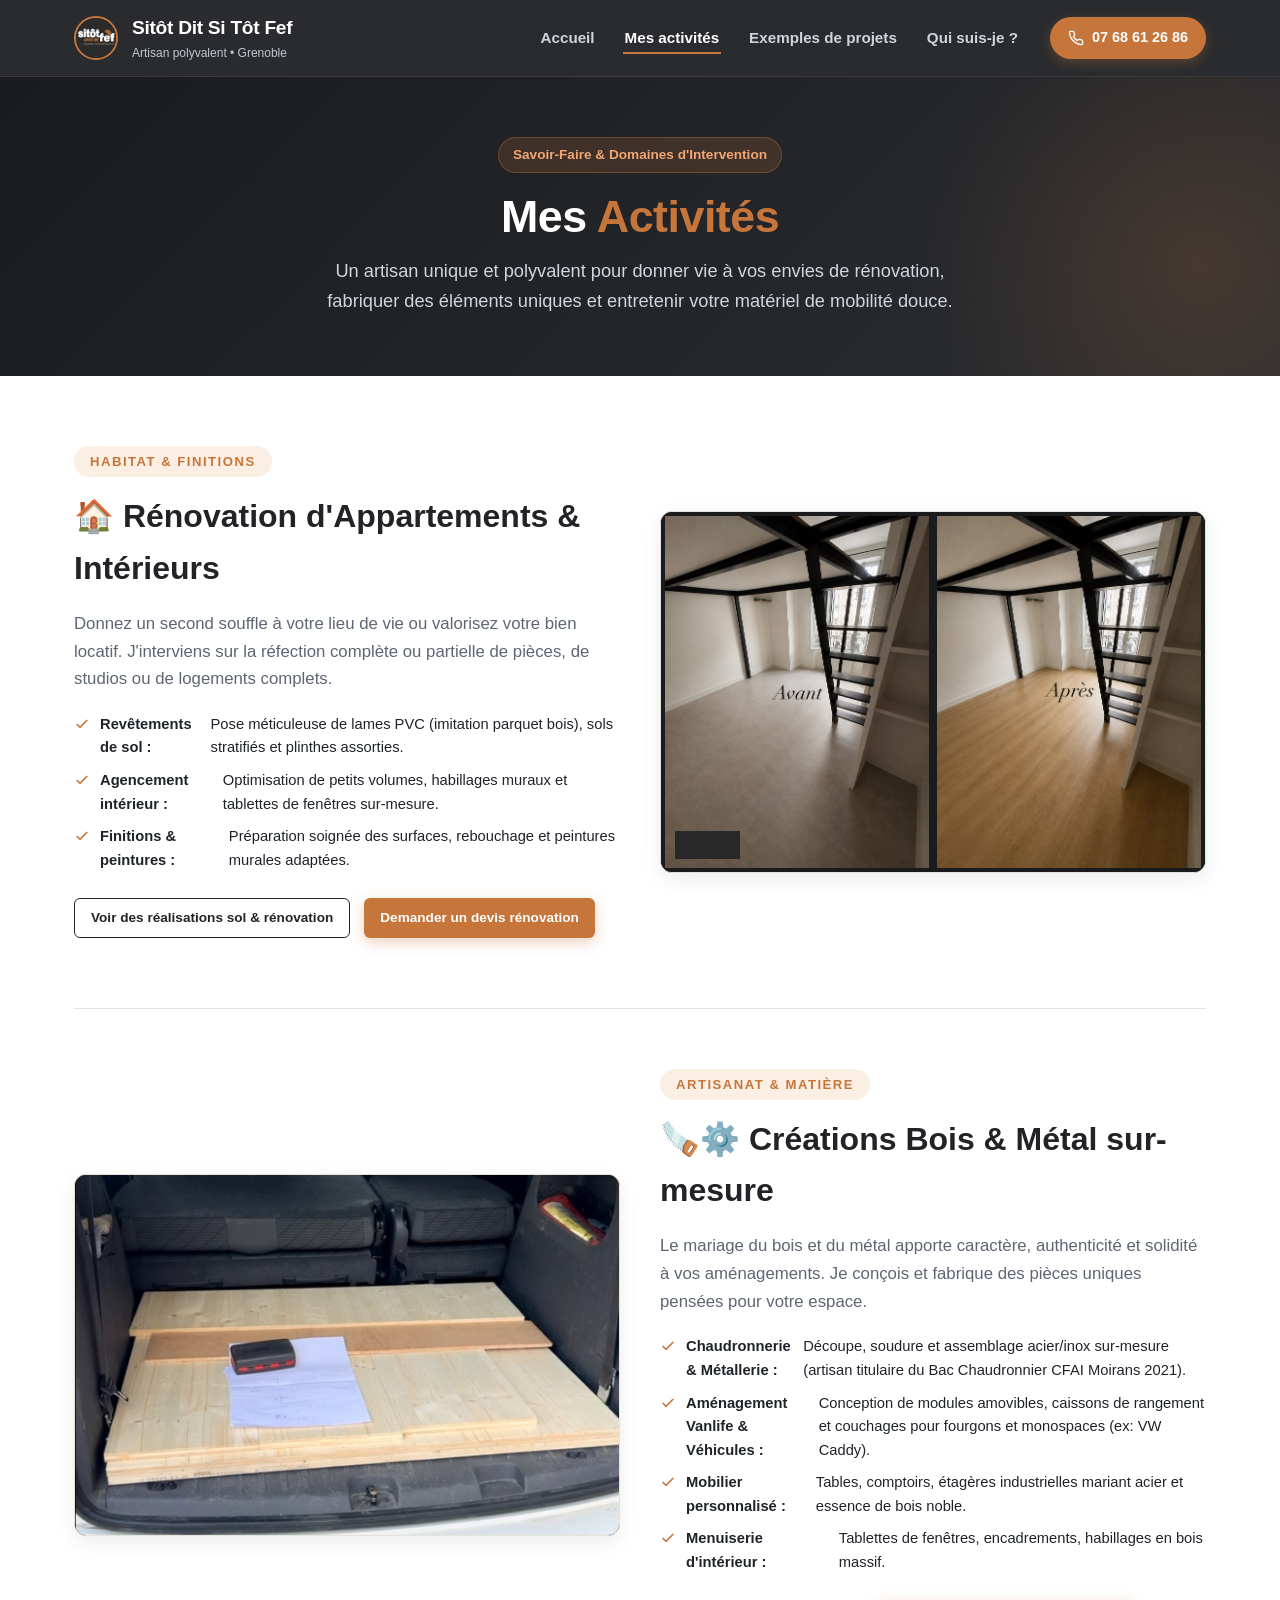
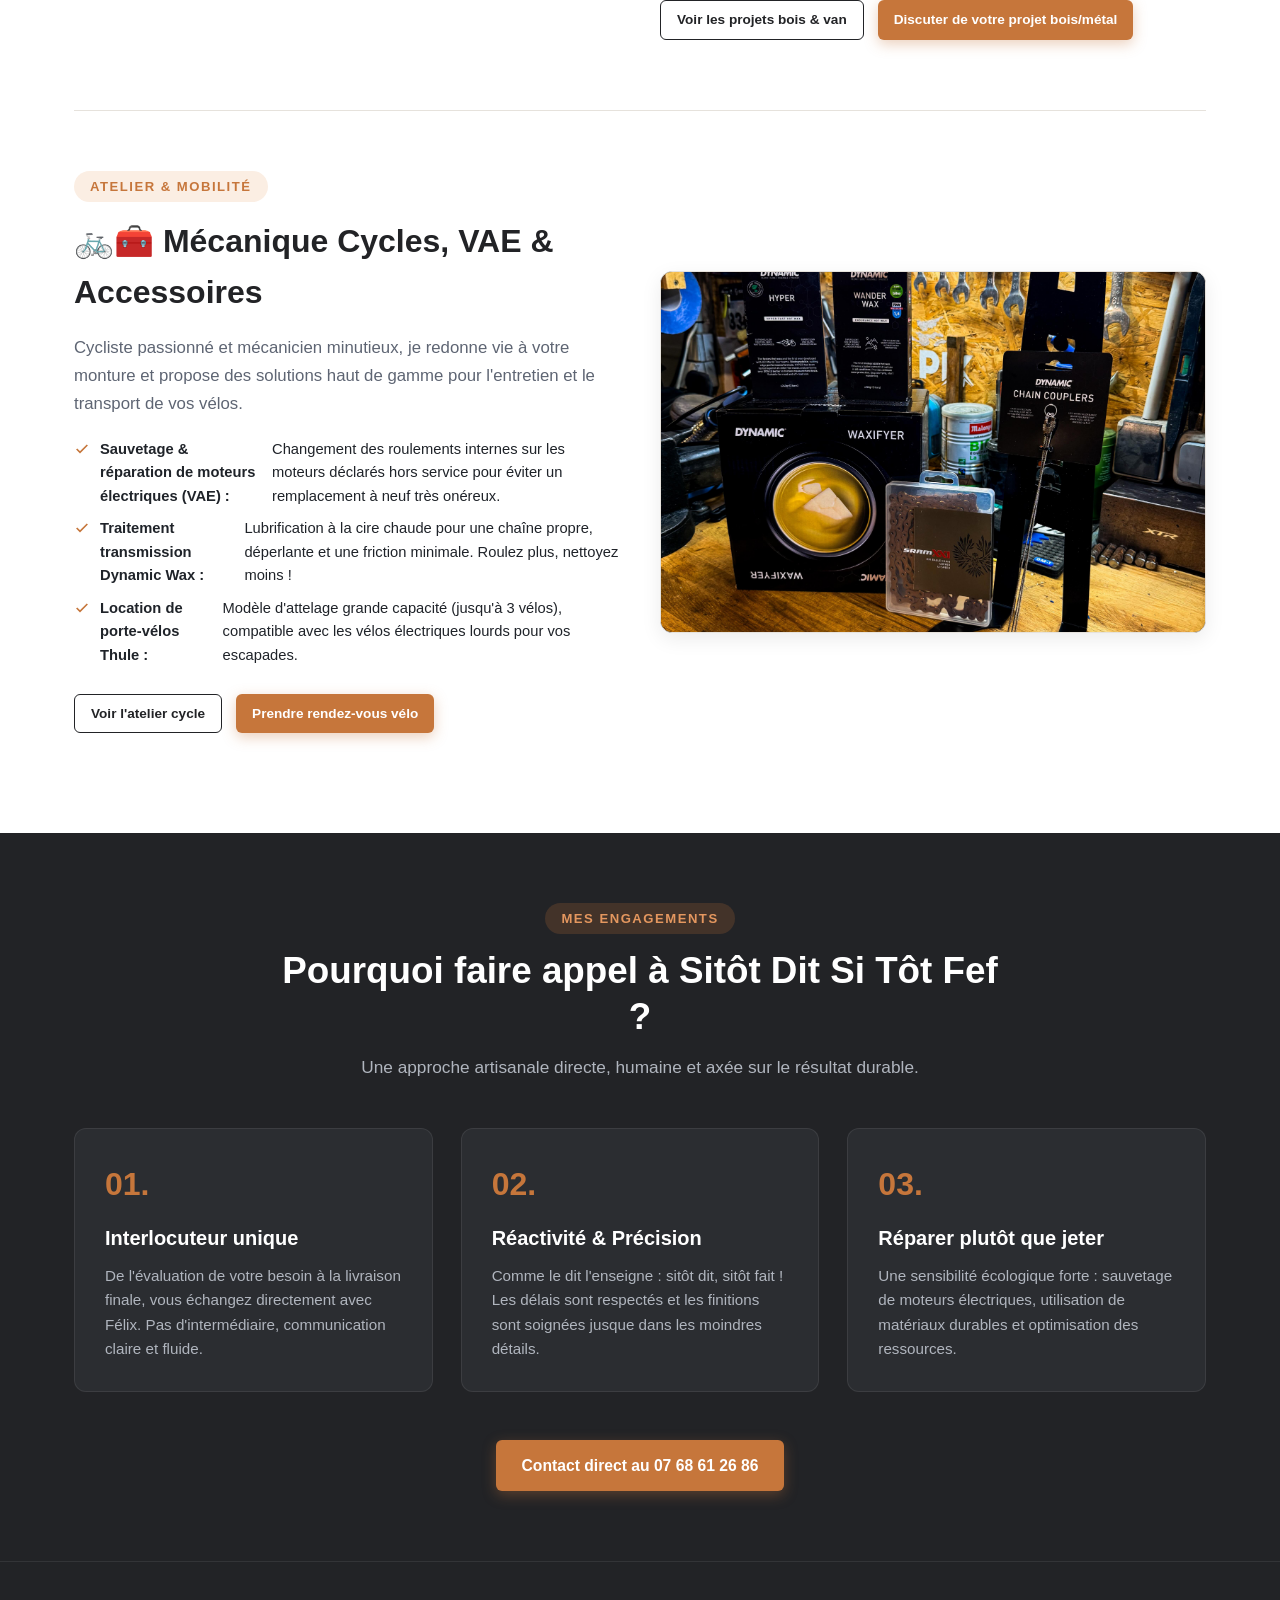
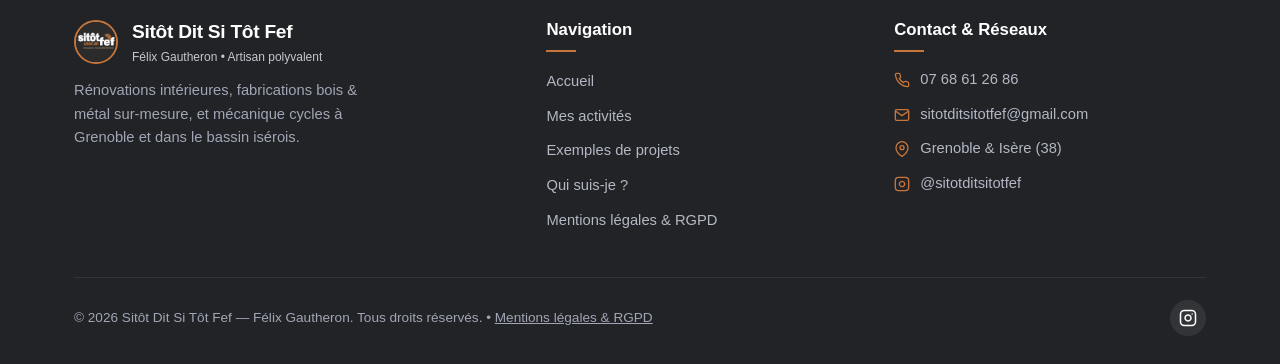
==== activites.html @ c66fec31 "Ajout de l'affichage Avant / Après pour la rénovation dans Mes activités" ====
<!DOCTYPE html>
<html lang="fr">
<head>
  <meta charset="UTF-8">
  <meta name="viewport" content="width=device-width, initial-scale=1.0">
  <title>Mes Activités | Sitôt Dit Si Tôt Fef - Artisan Polyvalent</title>
  <meta name="description" content="Découvrez l'ensemble des activités de Félix Gautheron : rénovation d'appartements, créations bois & métal sur-mesure, mécanique vélo et VAE à Grenoble.">
  <link rel="stylesheet" href="style.css">
</head>
<body>

  <!-- HEADER -->
  <header class="site-header">
    <div class="container nav-container">
      <a href="index.html" class="brand-link" aria-label="Accueil Sitôt Dit Si Tôt Fef">
        <img src="images/logo.jpg" alt="Logo Sitôt Dit Si Tôt Fef" class="brand-logo">
        <div class="brand-text">
          <span class="brand-name">Sitôt Dit Si Tôt Fef</span>
          <span class="brand-tagline">Artisan polyvalent &bull; Grenoble</span>
        </div>
      </a>

      <button class="mobile-menu-btn" aria-label="Ouvrir le menu" aria-expanded="false">
        <svg viewBox="0 0 24 24" fill="none" stroke="currentColor" stroke-width="2" stroke-linecap="round" stroke-linejoin="round">
          <line x1="3" y1="12" x2="21" y2="12"></line>
          <line x1="3" y1="6" x2="21" y2="6"></line>
          <line x1="3" y1="18" x2="21" y2="18"></line>
        </svg>
      </button>

      <nav class="main-nav">
        <ul class="nav-links">
          <li><a href="index.html" class="nav-link">Accueil</a></li>
          <li><a href="activites.html" class="nav-link active">Mes activités</a></li>
          <li><a href="projets.html" class="nav-link">Exemples de projets</a></li>
          <li><a href="qui-suis-je.html" class="nav-link">Qui suis-je ?</a></li>
        </ul>
        <a href="tel:0768612686" class="header-cta-btn">
          <svg width="16" height="16" viewBox="0 0 24 24" fill="none" stroke="currentColor" stroke-width="2" stroke-linecap="round" stroke-linejoin="round">
            <path d="M22 16.92v3a2 2 0 0 1-2.18 2 19.79 19.79 0 0 1-8.63-3.07 19.5 19.5 0 0 1-6-6 19.79 19.79 0 0 1-3.07-8.67A2 2 0 0 1 4.11 2h3a2 2 0 0 1 2 1.72 12.84 12.84 0 0 0 .7 2.81 2 2 0 0 1-.45 2.11L8.09 9.91a16 16 0 0 0 6 6l1.27-1.27a2 2 0 0 1 2.11-.45 12.84 12.84 0 0 0 2.81.7A2 2 0 0 1 22 16.92z"></path>
          </svg>
          07 68 61 26 86
        </a>
      </nav>
    </div>
  </header>

  <!-- BANNIÈRE DE PAGE -->
  <section class="hero" style="padding: 60px 0;">
    <div class="container" style="text-align: center;">
      <span class="hero-badge">Savoir-Faire & Domaines d'Intervention</span>
      <h1 class="hero-title" style="font-size: 2.8rem; margin-bottom: 14px;">Mes <span>Activités</span></h1>
      <p class="hero-description" style="margin: 0 auto; max-width: 680px;">
        Un artisan unique et polyvalent pour donner vie à vos envies de rénovation, fabriquer des éléments uniques et entretenir votre matériel de mobilité douce.
      </p>
    </div>
  </section>

  <!-- SECTION DÉTAIL DES ACTIVITÉS -->
  <main class="section section-light">
    <div class="container">

      <!-- ACTIVITÉ 1 : RÉNOVATION -->
      <div id="renovation" class="activity-item">
        <div class="activity-block">
          <div class="activity-content">
            <span class="section-tag">Habitat & Finitions</span>
            <h2>
              🏠 Rénovation d'Appartements & Intérieurs
            </h2>
            <p class="activity-desc">
              Donnez un second souffle à votre lieu de vie ou valorisez votre bien locatif. J'interviens sur la réfection complète ou partielle de pièces, de studios ou de logements complets.
            </p>
            <ul class="service-list" style="margin-bottom: 26px;">
              <li class="service-list-item">
                <svg viewBox="0 0 24 24" fill="none" stroke="currentColor" stroke-width="2.5"><polyline points="20 6 9 17 4 12"></polyline></svg>
                <strong>Revêtements de sol :</strong> Pose méticuleuse de lames PVC (imitation parquet bois), sols stratifiés et plinthes assorties.
              </li>
              <li class="service-list-item">
                <svg viewBox="0 0 24 24" fill="none" stroke="currentColor" stroke-width="2.5"><polyline points="20 6 9 17 4 12"></polyline></svg>
                <strong>Agencement intérieur :</strong> Optimisation de petits volumes, habillages muraux et tablettes de fenêtres sur-mesure.
              </li>
              <li class="service-list-item">
                <svg viewBox="0 0 24 24" fill="none" stroke="currentColor" stroke-width="2.5"><polyline points="20 6 9 17 4 12"></polyline></svg>
                <strong>Finitions & peintures :</strong> Préparation soignée des surfaces, rebouchage et peintures murales adaptées.
              </li>
            </ul>
            <div class="activity-actions">
              <a href="projets.html?filter=renovation" class="btn btn-outline-dark btn-sm">Voir des réalisations sol & rénovation</a>
              <a href="tel:0768612686" class="btn btn-primary btn-sm">Demander un devis rénovation</a>
            </div>
          </div>
          <div class="activity-media">
            <div class="before-after-grid activity-before-after">
              <div class="before-after-item">
                <img src="images/projet-renovation-sol-avant.jpg" alt="Pose de sol PVC studio à Grenoble - Avant travaux">
                <span class="badge-state avant">Avant</span>
              </div>
              <div class="before-after-item">
                <img src="images/projet-renovation-sol-apres.jpg" alt="Pose de sol PVC studio à Grenoble - Après travaux">
                <span class="badge-state apres">Après</span>
              </div>
            </div>
          </div>
        </div>
      </div>

      <hr style="border: 0; border-top: 1px solid var(--color-border); margin: 60px 0;">

      <!-- ACTIVITÉ 2 : BOIS ET MÉTAL -->
      <div id="bois-metal" class="activity-item">
        <div class="activity-block reverse">
          <div class="activity-content">
            <span class="section-tag">Artisanat & Matière</span>
            <h2>
              🪚⚙️ Créations Bois & Métal sur-mesure
            </h2>
            <p class="activity-desc">
              Le mariage du bois et du métal apporte caractère, authenticité et solidité à vos aménagements. Je conçois et fabrique des pièces uniques pensées pour votre espace.
            </p>
            <ul class="service-list" style="margin-bottom: 26px;">
              <li class="service-list-item">
                <svg viewBox="0 0 24 24" fill="none" stroke="currentColor" stroke-width="2.5"><polyline points="20 6 9 17 4 12"></polyline></svg>
                <strong>Chaudronnerie & Métallerie :</strong> Découpe, soudure et assemblage acier/inox sur-mesure (artisan titulaire du Bac Chaudronnier CFAI Moirans 2021).
              </li>
              <li class="service-list-item">
                <svg viewBox="0 0 24 24" fill="none" stroke="currentColor" stroke-width="2.5"><polyline points="20 6 9 17 4 12"></polyline></svg>
                <strong>Aménagement Vanlife & Véhicules :</strong> Conception de modules amovibles, caissons de rangement et couchages pour fourgons et monospaces (ex: VW Caddy).
              </li>
              <li class="service-list-item">
                <svg viewBox="0 0 24 24" fill="none" stroke="currentColor" stroke-width="2.5"><polyline points="20 6 9 17 4 12"></polyline></svg>
                <strong>Mobilier personnalisé :</strong> Tables, comptoirs, étagères industrielles mariant acier et essence de bois noble.
              </li>
              <li class="service-list-item">
                <svg viewBox="0 0 24 24" fill="none" stroke="currentColor" stroke-width="2.5"><polyline points="20 6 9 17 4 12"></polyline></svg>
                <strong>Menuiserie d'intérieur :</strong> Tablettes de fenêtres, encadrements, habillages en bois massif.
              </li>
            </ul>
            <div class="activity-actions">
              <a href="projets.html?filter=bois-metal" class="btn btn-outline-dark btn-sm">Voir les projets bois & van</a>
              <a href="tel:0768612686" class="btn btn-primary btn-sm">Discuter de votre projet bois/métal</a>
            </div>
          </div>
          <div class="activity-media">
            <img src="images/projet-caddy-vanlife.jpg" alt="Aménagement bois pour Volkswagen Caddy" class="activity-img">
          </div>
        </div>
      </div>

      <hr style="border: 0; border-top: 1px solid var(--color-border); margin: 60px 0;">

      <!-- ACTIVITÉ 3 : CYCLES ET VAE -->
      <div id="cycles" class="activity-item" style="margin-bottom: 30px;">
        <div class="activity-block">
          <div class="activity-content">
            <span class="section-tag">Atelier & Mobilité</span>
            <h2>
              🚲🧰 Mécanique Cycles, VAE & Accessoires
            </h2>
            <p class="activity-desc">
              Cycliste passionné et mécanicien minutieux, je redonne vie à votre monture et propose des solutions haut de gamme pour l'entretien et le transport de vos vélos.
            </p>
            <ul class="service-list" style="margin-bottom: 26px;">
              <li class="service-list-item">
                <svg viewBox="0 0 24 24" fill="none" stroke="currentColor" stroke-width="2.5"><polyline points="20 6 9 17 4 12"></polyline></svg>
                <strong>Sauvetage & réparation de moteurs électriques (VAE) :</strong> Changement des roulements internes sur les moteurs déclarés hors service pour éviter un remplacement à neuf très onéreux.
              </li>
              <li class="service-list-item">
                <svg viewBox="0 0 24 24" fill="none" stroke="currentColor" stroke-width="2.5"><polyline points="20 6 9 17 4 12"></polyline></svg>
                <strong>Traitement transmission Dynamic Wax :</strong> Lubrification à la cire chaude pour une chaîne propre, déperlante et une friction minimale. Roulez plus, nettoyez moins !
              </li>
              <li class="service-list-item">
                <svg viewBox="0 0 24 24" fill="none" stroke="currentColor" stroke-width="2.5"><polyline points="20 6 9 17 4 12"></polyline></svg>
                <strong>Location de porte-vélos Thule :</strong> Modèle d'attelage grande capacité (jusqu'à 3 vélos), compatible avec les vélos électriques lourds pour vos escapades.
              </li>
            </ul>
            <div class="activity-actions">
              <a href="projets.html?filter=cycles" class="btn btn-outline-dark btn-sm">Voir l'atelier cycle</a>
              <a href="tel:0768612686" class="btn btn-primary btn-sm">Prendre rendez-vous vélo</a>
            </div>
          </div>
          <div class="activity-media">
            <img src="images/projet-atelier-wax.jpg" alt="Atelier mécanique vélo et cire Dynamic Wax" class="activity-img">
          </div>
        </div>
      </div>

    </div>
  </main>

  <!-- POURQUOI CHOISIR SITÔT DIT SI TÔT FEF -->
  <section class="section section-dark">
    <div class="container">
      <div class="section-title-wrap">
        <span class="section-tag">Mes Engagements</span>
        <h2 class="section-title">Pourquoi faire appel à Sitôt Dit Si Tôt Fef ?</h2>
        <p class="section-subtitle">Une approche artisanale directe, humaine et axée sur le résultat durable.</p>
      </div>

      <div class="cards-grid">
        <div style="background: #2b2d31; padding: 30px; border-radius: var(--radius-md); border: 1px solid rgba(255,255,255,0.08);">
          <div style="color: var(--color-accent); font-size: 2rem; margin-bottom: 12px; font-weight: 800;">01.</div>
          <h3 style="color: white; font-size: 1.25rem; font-weight: 700; margin-bottom: 10px;">Interlocuteur unique</h3>
          <p style="color: #b0b5be; font-size: 0.95rem;">De l'évaluation de votre besoin à la livraison finale, vous échangez directement avec Félix. Pas d'intermédiaire, communication claire et fluide.</p>
        </div>

        <div style="background: #2b2d31; padding: 30px; border-radius: var(--radius-md); border: 1px solid rgba(255,255,255,0.08);">
          <div style="color: var(--color-accent); font-size: 2rem; margin-bottom: 12px; font-weight: 800;">02.</div>
          <h3 style="color: white; font-size: 1.25rem; font-weight: 700; margin-bottom: 10px;">Réactivité & Précision</h3>
          <p style="color: #b0b5be; font-size: 0.95rem;">Comme le dit l'enseigne : sitôt dit, sitôt fait ! Les délais sont respectés et les finitions sont soignées jusque dans les moindres détails.</p>
        </div>

        <div style="background: #2b2d31; padding: 30px; border-radius: var(--radius-md); border: 1px solid rgba(255,255,255,0.08);">
          <div style="color: var(--color-accent); font-size: 2rem; margin-bottom: 12px; font-weight: 800;">03.</div>
          <h3 style="color: white; font-size: 1.25rem; font-weight: 700; margin-bottom: 10px;">Réparer plutôt que jeter</h3>
          <p style="color: #b0b5be; font-size: 0.95rem;">Une sensibilité écologique forte : sauvetage de moteurs électriques, utilisation de matériaux durables et optimisation des ressources.</p>
        </div>
      </div>

      <div style="text-align: center; margin-top: 48px;">
        <a href="tel:0768612686" class="btn btn-primary">
          Contact direct au 07 68 61 26 86
        </a>
      </div>
    </div>
  </section>

  <!-- FOOTER -->
  <footer class="site-footer">
    <div class="container">
      <div class="footer-grid">
        <div class="footer-col-brand">
          <div class="brand-link">
            <img src="images/logo.jpg" alt="Logo" class="brand-logo">
            <div class="brand-text">
              <span class="brand-name">Sitôt Dit Si Tôt Fef</span>
              <span class="brand-tagline">Félix Gautheron &bull; Artisan polyvalent</span>
            </div>
          </div>
          <p class="footer-desc">
            Rénovations intérieures, fabrications bois & métal sur-mesure, et mécanique cycles à Grenoble et dans le bassin isérois.
          </p>
        </div>

        <div>
          <h4 class="footer-heading">Navigation</h4>
          <ul class="footer-links-list">
            <li><a href="index.html">Accueil</a></li>
            <li><a href="activites.html">Mes activités</a></li>
            <li><a href="projets.html">Exemples de projets</a></li>
            <li><a href="qui-suis-je.html">Qui suis-je ?</a></li>
            <li><a href="mentions-legales.html">Mentions légales & RGPD</a></li>
          </ul>
        </div>

        <div>
          <h4 class="footer-heading">Contact & Réseaux</h4>
          <div class="footer-contact-item">
            <svg viewBox="0 0 24 24" fill="none" stroke="currentColor" stroke-width="2">
              <path d="M22 16.92v3a2 2 0 0 1-2.18 2 19.79 19.79 0 0 1-8.63-3.07 19.5 19.5 0 0 1-6-6 19.79 19.79 0 0 1-3.07-8.67A2 2 0 0 1 4.11 2h3a2 2 0 0 1 2 1.72 12.84 12.84 0 0 0 .7 2.81 2 2 0 0 1-.45 2.11L8.09 9.91a16 16 0 0 0 6 6l1.27-1.27a2 2 0 0 1 2.11-.45 12.84 12.84 0 0 0 2.81.7A2 2 0 0 1 22 16.92z"></path>
            </svg>
            <a href="tel:0768612686">07 68 61 26 86</a>
          </div>
          <div class="footer-contact-item">
            <svg viewBox="0 0 24 24" fill="none" stroke="currentColor" stroke-width="2">
              <path d="M4 4h16c1.1 0 2 .9 2 2v12c0 1.1-.9 2-2 2H4c-1.1 0-2-.9-2-2V6c0-1.1.9-2 2-2z"></path>
              <polyline points="22,6 12,13 2,6"></polyline>
            </svg>
            <a href="mailto:sitotditsitotfef@gmail.com">sitotditsitotfef@gmail.com</a>
          </div>
          <div class="footer-contact-item">
            <svg viewBox="0 0 24 24" fill="none" stroke="currentColor" stroke-width="2">
              <path d="M21 10c0 7-9 13-9 13s-9-6-9-13a9 9 0 0 1 18 0z"></path>
              <circle cx="12" cy="10" r="3"></circle>
            </svg>
            <span>Grenoble & Isère (38)</span>
          </div>
          <div class="footer-contact-item">
            <svg viewBox="0 0 24 24" fill="none" stroke="currentColor" stroke-width="2">
              <rect x="2" y="2" width="20" height="20" rx="5" ry="5"></rect>
              <path d="M16 11.37A4 4 0 1 1 12.63 8 4 4 0 0 1 16 11.37z"></path>
              <line x1="17.5" y1="6.5" x2="17.51" y2="6.5"></line>
            </svg>
            <a href="https://www.instagram.com/sitotditsitotfef/" target="_blank" rel="noopener noreferrer">@sitotditsitotfef</a>
          </div>
        </div>
      </div>

      <div class="footer-bottom">
        <p>&copy; 2026 Sitôt Dit Si Tôt Fef — Félix Gautheron. Tous droits réservés. &bull; <a href="mentions-legales.html" style="text-decoration: underline; color: #a0a6b5;">Mentions légales & RGPD</a></p>
        <div class="social-links">
          <a href="https://www.instagram.com/sitotditsitotfef/" target="_blank" rel="noopener noreferrer" class="social-icon-btn" aria-label="Instagram">
            <svg viewBox="0 0 24 24" fill="none" stroke="currentColor" stroke-width="2" stroke-linecap="round" stroke-linejoin="round">
              <rect x="2" y="2" width="20" height="20" rx="5" ry="5"></rect>
              <path d="M16 11.37A4 4 0 1 1 12.63 8 4 4 0 0 1 16 11.37z"></path>
              <line x1="17.5" y1="6.5" x2="17.51" y2="6.5"></line>
            </svg>
          </a>
        </div>
      </div>
    </div>
  </footer>

  <script src="script.js"></script>
</body>
</html>
---- style.css ----
/* ==========================================================================
   STYLE GLOBAL & VARIABLES - SITÔT DIT SI TÔT FEF
   ========================================================================== */

:root {
  --color-primary: #222326;
  --color-primary-light: #323438;
  --color-accent: #c6763b;
  --color-accent-hover: #b06228;
  --color-accent-light: #fbeee3;
  --color-text-dark: #1f2329;
  --color-text-muted: #5e6573;
  --color-bg-light: #f9f8f5;
  --color-bg-white: #ffffff;
  --color-border: #e6e2dc;
  --color-border-dark: #3a3d42;
  
  --font-main: -apple-system, BlinkMacSystemFont, "Segoe UI", Roboto, "Helvetica Neue", Arial, sans-serif;
  
  --shadow-sm: 0 2px 8px rgba(0, 0, 0, 0.06);
  --shadow-md: 0 6px 20px rgba(0, 0, 0, 0.08);
  --shadow-lg: 0 12px 32px rgba(0, 0, 0, 0.12);
  
  --radius-sm: 6px;
  --radius-md: 12px;
  --radius-lg: 20px;
  --radius-full: 9999px;
  
  --transition: all 0.25s ease-in-out;
}

*, *::before, *::after {
  box-sizing: border-box;
  margin: 0;
  padding: 0;
}

html {
  scroll-behavior: smooth;
}

body {
  font-family: var(--font-main);
  background-color: var(--color-bg-light);
  color: var(--color-text-dark);
  line-height: 1.6;
  font-size: 16px;
  display: flex;
  flex-direction: column;
  min-height: 100vh;
}

img {
  max-width: 100%;
  height: auto;
  display: block;
}

a {
  color: inherit;
  text-decoration: none;
  transition: var(--transition);
}

ul {
  list-style: none;
}

/* ==========================================================================
   LAYOUT & CONTAINER
   ========================================================================== */

.container {
  width: 100%;
  max-width: 1180px;
  margin: 0 auto;
  padding: 0 24px;
}

.section {
  padding: 70px 0;
}

.section-light {
  background-color: var(--color-bg-white);
}

.section-dark {
  background-color: var(--color-primary);
  color: #ffffff;
}

.section-title-wrap {
  text-align: center;
  max-width: 720px;
  margin: 0 auto 46px auto;
}

.section-tag {
  display: inline-block;
  font-size: 0.82rem;
  font-weight: 700;
  text-transform: uppercase;
  letter-spacing: 1.5px;
  color: var(--color-accent);
  background: var(--color-accent-light);
  padding: 5px 16px;
  border-radius: var(--radius-full);
  margin-bottom: 14px;
}

.section-dark .section-tag {
  background: rgba(198, 118, 59, 0.2);
  color: #e4975f;
}

.section-title {
  font-size: 2.3rem;
  font-weight: 800;
  line-height: 1.25;
  color: var(--color-primary);
  margin-bottom: 14px;
}

.section-dark .section-title {
  color: #ffffff;
}

.section-subtitle {
  font-size: 1.08rem;
  color: var(--color-text-muted);
}

.section-dark .section-subtitle {
  color: #b0b5be;
}

/* ==========================================================================
   HEADER & NAVIGATION
   ========================================================================== */

.site-header {
  position: sticky;
  top: 0;
  z-index: 100;
  background-color: rgba(34, 35, 38, 0.96);
  backdrop-filter: blur(10px);
  border-bottom: 1px solid rgba(255, 255, 255, 0.08);
  transition: var(--transition);
}

.nav-container {
  display: flex;
  align-items: center;
  justify-content: space-between;
  height: 76px;
}

.brand-link {
  display: flex;
  align-items: center;
  gap: 14px;
}

.brand-logo {
  width: 44px;
  height: 44px;
  border-radius: 50%;
  object-fit: cover;
  border: 2px solid var(--color-accent);
}

.brand-text {
  display: flex;
  flex-direction: column;
}

.brand-name {
  font-size: 1.2rem;
  font-weight: 800;
  color: #ffffff;
  letter-spacing: -0.3px;
}

.brand-tagline {
  font-size: 0.75rem;
  color: #c4c7d0;
  font-weight: 500;
}

.main-nav {
  display: flex;
  align-items: center;
  gap: 30px;
}

.nav-links {
  display: flex;
  align-items: center;
  gap: 26px;
}

.nav-link {
  color: #d1d4dc;
  font-weight: 600;
  font-size: 0.95rem;
  padding: 8px 2px;
  position: relative;
}

.nav-link::after {
  content: '';
  position: absolute;
  bottom: 0;
  left: 0;
  width: 0%;
  height: 2px;
  background-color: var(--color-accent);
  transition: var(--transition);
}

.nav-link:hover,
.nav-link.active {
  color: #ffffff;
}

.nav-link.active::after,
.nav-link:hover::after {
  width: 100%;
}

.header-cta-btn {
  display: inline-flex;
  align-items: center;
  gap: 8px;
  background-color: var(--color-accent);
  color: #ffffff;
  padding: 9px 18px;
  border-radius: var(--radius-full);
  font-weight: 700;
  font-size: 0.9rem;
  box-shadow: 0 4px 12px rgba(198, 118, 59, 0.3);
}

.header-cta-btn:hover {
  background-color: var(--color-accent-hover);
  transform: translateY(-1px);
}

.mobile-menu-btn {
  display: none;
  background: none;
  border: none;
  color: #ffffff;
  cursor: pointer;
  padding: 8px;
}

.mobile-menu-btn svg {
  width: 28px;
  height: 28px;
  display: block;
}

/* ==========================================================================
   HERO BANNER
   ========================================================================== */

.hero {
  background: linear-gradient(135deg, #1a1b1d 0%, #2b2d31 100%);
  color: #ffffff;
  padding: 85px 0 75px 0;
  position: relative;
  overflow: hidden;
}

.hero::before {
  content: '';
  position: absolute;
  top: -30%;
  right: -15%;
  width: 550px;
  height: 550px;
  background: radial-gradient(circle, rgba(198, 118, 59, 0.18) 0%, rgba(0, 0, 0, 0) 70%);
  pointer-events: none;
}

.hero-grid {
  display: grid;
  grid-template-columns: 1.1fr 0.9fr;
  align-items: center;
  gap: 48px;
}

.hero-badge {
  display: inline-flex;
  align-items: center;
  gap: 8px;
  background: rgba(198, 118, 59, 0.18);
  border: 1px solid rgba(198, 118, 59, 0.35);
  color: #f2a673;
  padding: 6px 14px;
  border-radius: var(--radius-full);
  font-size: 0.85rem;
  font-weight: 700;
  margin-bottom: 18px;
}

.hero-title {
  font-size: 3rem;
  font-weight: 900;
  line-height: 1.15;
  margin-bottom: 20px;
  letter-spacing: -0.5px;
}

.hero-title span {
  color: var(--color-accent);
}

.hero-description {
  font-size: 1.14rem;
  color: #d1d5de;
  margin-bottom: 32px;
  max-width: 560px;
  line-height: 1.65;
}

.hero-actions {
  display: flex;
  flex-wrap: wrap;
  gap: 16px;
  margin-bottom: 34px;
}

.hero-image-wrap {
  display: flex;
  justify-content: center;
  align-items: center;
}

.hero-image-card {
  position: relative;
  border-radius: var(--radius-lg);
  overflow: hidden;
  box-shadow: 0 20px 40px rgba(0, 0, 0, 0.4);
  border: 1px solid rgba(255, 255, 255, 0.1);
  background: #222326;
  max-width: 420px;
}

.hero-image-card img {
  width: 100%;
  height: auto;
  display: block;
}

.hero-pill-overlay {
  position: absolute;
  bottom: 16px;
  left: 16px;
  right: 16px;
  background: rgba(26, 27, 30, 0.9);
  backdrop-filter: blur(8px);
  padding: 12px 16px;
  border-radius: var(--radius-md);
  display: flex;
  align-items: center;
  justify-content: space-between;
  border: 1px solid rgba(255, 255, 255, 0.1);
}

.hero-pill-text {
  font-size: 0.85rem;
  font-weight: 600;
  color: #f0f2f5;
}

.hero-pill-tag {
  font-size: 0.75rem;
  font-weight: 700;
  background: var(--color-accent);
  color: white;
  padding: 3px 10px;
  border-radius: var(--radius-full);
}

.hero-features {
  display: flex;
  flex-wrap: wrap;
  gap: 22px;
  padding-top: 22px;
  border-top: 1px solid rgba(255, 255, 255, 0.1);
}

.hero-feature-item {
  display: flex;
  align-items: center;
  gap: 8px;
  font-size: 0.92rem;
  font-weight: 600;
  color: #ced2dc;
}

.hero-feature-item svg {
  color: var(--color-accent);
  width: 18px;
  height: 18px;
}

/* ==========================================================================
   BUTTONS
   ========================================================================== */

.btn {
  display: inline-flex;
  align-items: center;
  justify-content: center;
  gap: 10px;
  font-weight: 700;
  font-size: 0.98rem;
  padding: 13px 26px;
  border-radius: var(--radius-sm);
  cursor: pointer;
  border: none;
  transition: var(--transition);
  text-align: center;
}

.btn-primary {
  background-color: var(--color-accent);
  color: #ffffff;
  box-shadow: 0 4px 14px rgba(198, 118, 59, 0.35);
}

.btn-primary:hover {
  background-color: var(--color-accent-hover);
  transform: translateY(-2px);
  box-shadow: 0 6px 18px rgba(198, 118, 59, 0.45);
}

.btn-secondary {
  background-color: transparent;
  color: #ffffff;
  border: 1.5px solid rgba(255, 255, 255, 0.35);
}

.btn-secondary:hover {
  background-color: rgba(255, 255, 255, 0.08);
  border-color: #ffffff;
}

.btn-outline-dark {
  background-color: transparent;
  color: var(--color-primary);
  border: 1.5px solid var(--color-primary);
}

.btn-outline-dark:hover {
  background-color: var(--color-primary);
  color: #ffffff;
}

.btn-sm {
  padding: 8px 16px;
  font-size: 0.85rem;
}

/* ==========================================================================
   CARDS & GRIDS
   ========================================================================== */

.cards-grid {
  display: grid;
  grid-template-columns: repeat(auto-fit, minmax(320px, 1fr));
  gap: 28px;
}

.service-card {
  background: var(--color-bg-white);
  border: 1px solid var(--color-border);
  border-radius: var(--radius-md);
  padding: 34px 28px;
  transition: var(--transition);
  display: flex;
  flex-direction: column;
  position: relative;
  overflow: hidden;
}

.service-card::before {
  content: '';
  position: absolute;
  top: 0;
  left: 0;
  width: 4px;
  height: 0;
  background-color: var(--color-accent);
  transition: var(--transition);
}

.service-card:hover {
  transform: translateY(-5px);
  box-shadow: var(--shadow-md);
  border-color: rgba(198, 118, 59, 0.3);
}

.service-card:hover::before {
  height: 100%;
}

.service-icon-wrap {
  width: 58px;
  height: 58px;
  border-radius: var(--radius-md);
  background-color: var(--color-accent-light);
  color: var(--color-accent);
  display: flex;
  align-items: center;
  justify-content: center;
  margin-bottom: 22px;
}

.service-icon-wrap svg {
  width: 28px;
  height: 28px;
}

.service-title {
  font-size: 1.38rem;
  font-weight: 800;
  color: var(--color-primary);
  margin-bottom: 12px;
}

.service-text {
  color: var(--color-text-muted);
  font-size: 0.96rem;
  margin-bottom: 20px;
  flex-grow: 1;
}

.service-list {
  margin-bottom: 22px;
}

.service-list-item {
  display: flex;
  align-items: flex-start;
  gap: 10px;
  font-size: 0.92rem;
  color: var(--color-text-dark);
  margin-bottom: 9px;
}

.service-list-item svg {
  width: 16px;
  height: 16px;
  color: var(--color-accent);
  flex-shrink: 0;
  margin-top: 3px;
}

.card-link-action {
  display: inline-flex;
  align-items: center;
  gap: 8px;
  font-weight: 700;
  font-size: 0.92rem;
  color: var(--color-accent);
  margin-top: auto;
}

.card-link-action:hover {
  color: var(--color-accent-hover);
  transform: translateX(4px);
}

/* ==========================================================================
   PAGE ACTIVITÉS
   ========================================================================== */

.activity-item {
  margin-bottom: 70px;
  scroll-margin-top: 100px;
}

.activity-block {
  display: grid;
  grid-template-columns: 1fr 1fr;
  gap: 40px;
  align-items: center;
}

.activity-content h2 {
  font-size: 2rem;
  font-weight: 800;
  color: var(--color-primary);
  margin-bottom: 16px;
}

.activity-desc {
  color: var(--color-text-muted);
  font-size: 1.05rem;
  margin-bottom: 20px;
  line-height: 1.65;
}

.activity-actions {
  display: flex;
  gap: 14px;
  flex-wrap: wrap;
}

.activity-media {
  border-radius: var(--radius-md);
  overflow: hidden;
  box-shadow: var(--shadow-md);
  border: 1px solid var(--color-border);
  background-color: #222326;
  width: 100%;
}

.activity-img {
  width: 100%;
  height: 360px;
  object-fit: cover;
  display: block;
}

.activity-before-after {
  height: 360px;
  width: 100%;
}

.activity-before-after .before-after-item {
  height: 100%;
}

@media (min-width: 993px) {
  .activity-block.reverse .activity-content {
    order: 2;
  }
  .activity-block.reverse .activity-media {
    order: 1;
  }
}

/* ==========================================================================
   PROJETS & GALLERY
   ========================================================================== */

.filter-bar {
  display: flex;
  justify-content: center;
  flex-wrap: wrap;
  gap: 10px;
  margin-bottom: 38px;
}

.filter-btn {
  background: var(--color-bg-white);
  border: 1px solid var(--color-border);
  color: var(--color-text-muted);
  padding: 8px 20px;
  border-radius: var(--radius-full);
  font-size: 0.92rem;
  font-weight: 600;
  cursor: pointer;
  transition: var(--transition);
}

.filter-btn:hover,
.filter-btn.active {
  background: var(--color-primary);
  color: #ffffff;
  border-color: var(--color-primary);
}

.projects-grid {
  display: grid;
  grid-template-columns: repeat(auto-fill, minmax(330px, 1fr));
  gap: 28px;
}

.project-card {
  background: var(--color-bg-white);
  border-radius: var(--radius-md);
  overflow: hidden;
  border: 1px solid var(--color-border);
  box-shadow: var(--shadow-sm);
  transition: var(--transition);
  display: flex;
  flex-direction: column;
}

.project-card:hover {
  transform: translateY(-5px);
  box-shadow: var(--shadow-lg);
}

.project-img-container {
  position: relative;
  height: 240px;
  overflow: hidden;
  background-color: #222326;
  cursor: pointer;
}

.project-img {
  width: 100%;
  height: 100%;
  object-fit: cover;
  transition: transform 0.4s ease;
}

.project-card:hover .project-img {
  transform: scale(1.05);
}

.project-category-badge {
  position: absolute;
  top: 14px;
  left: 14px;
  background: rgba(34, 35, 38, 0.88);
  color: #ffffff;
  backdrop-filter: blur(4px);
  padding: 4px 12px;
  border-radius: var(--radius-full);
  font-size: 0.76rem;
  font-weight: 700;
  letter-spacing: 0.5px;
}

.zoom-overlay {
  position: absolute;
  inset: 0;
  background: rgba(0, 0, 0, 0.4);
  display: flex;
  align-items: center;
  justify-content: center;
  opacity: 0;
  transition: var(--transition);
  color: #ffffff;
}

.project-img-container:hover .zoom-overlay {
  opacity: 1;
}

.zoom-overlay svg {
  width: 32px;
  height: 32px;
}

.project-content {
  padding: 22px;
  display: flex;
  flex-direction: column;
  flex-grow: 1;
}

.project-title {
  font-size: 1.25rem;
  font-weight: 800;
  color: var(--color-primary);
  margin-bottom: 8px;
}

.project-desc {
  font-size: 0.92rem;
  color: var(--color-text-muted);
  line-height: 1.55;
  margin-bottom: 16px;
  flex-grow: 1;
}

.project-tags {
  display: flex;
  flex-wrap: wrap;
  gap: 7px;
}

.tag-item {
  font-size: 0.76rem;
  background-color: var(--color-bg-light);
  border: 1px solid var(--color-border);
  padding: 3px 10px;
  border-radius: var(--radius-sm);
  color: var(--color-text-dark);
  font-weight: 600;
}

/* ==========================================================================
   QUI SUIS-JE / ABOUT
   ========================================================================== */

.about-grid {
  display: grid;
  grid-template-columns: 0.85fr 1.15fr;
  align-items: center;
  gap: 50px;
}

.about-image-card {
  position: relative;
  border-radius: var(--radius-lg);
  overflow: hidden;
  box-shadow: var(--shadow-lg);
  border: 5px solid #ffffff;
  background: #25262a;
}

.about-image-card img {
  width: 100%;
  height: auto;
  display: block;
}

.about-content h3 {
  font-size: 2rem;
  font-weight: 800;
  color: var(--color-primary);
  margin-bottom: 16px;
}

.about-lead {
  font-size: 1.12rem;
  font-weight: 600;
  color: var(--color-accent);
  margin-bottom: 18px;
}

.about-paragraphs p {
  color: var(--color-text-muted);
  font-size: 0.98rem;
  margin-bottom: 14px;
  line-height: 1.65;
}

.values-grid {
  display: grid;
  grid-template-columns: repeat(2, 1fr);
  gap: 16px;
  margin-top: 24px;
}

.value-item {
  background: var(--color-bg-white);
  border: 1px solid var(--color-border);
  border-radius: var(--radius-sm);
  padding: 16px;
  display: flex;
  align-items: center;
  gap: 14px;
}

.value-icon {
  width: 40px;
  height: 40px;
  border-radius: 50%;
  background: var(--color-accent-light);
  color: var(--color-accent);
  display: flex;
  align-items: center;
  justify-content: center;
  flex-shrink: 0;
}

.value-icon svg {
  width: 20px;
  height: 20px;
}

.value-title {
  font-size: 0.95rem;
  font-weight: 700;
  color: var(--color-primary);
}

.value-sub {
  font-size: 0.8rem;
  color: var(--color-text-muted);
}

/* ==========================================================================
   ONGLETS QUI SUIS-JE & CARTE DIPLÔME
   ========================================================================== */

.about-tabs-nav {
  display: flex;
  gap: 10px;
  margin-bottom: 24px;
  flex-wrap: wrap;
}

.about-tab-btn {
  display: inline-flex;
  align-items: center;
  gap: 8px;
  background: var(--color-bg-light);
  border: 1px solid var(--color-border);
  color: var(--color-text-muted);
  padding: 9px 18px;
  border-radius: var(--radius-full);
  font-size: 0.92rem;
  font-weight: 700;
  cursor: pointer;
  transition: var(--transition);
  font-family: inherit;
}

.about-tab-btn svg {
  width: 17px;
  height: 17px;
}

.about-tab-btn:hover {
  border-color: var(--color-accent);
  color: var(--color-accent);
  background: var(--color-accent-light);
}

.about-tab-btn.active {
  background: var(--color-primary);
  border-color: var(--color-primary);
  color: #ffffff;
  box-shadow: var(--shadow-sm);
}

.about-tab-btn.active svg {
  stroke: #ffffff;
}

.about-tab-pane {
  display: none;
  animation: tabFadeIn 0.3s cubic-bezier(0.16, 1, 0.3, 1);
}

.about-tab-pane.active {
  display: block;
}

@keyframes tabFadeIn {
  from {
    opacity: 0;
    transform: translateY(8px);
  }
  to {
    opacity: 1;
    transform: translateY(0);
  }
}

/* Carte Diplôme */
.diploma-card {
  background: var(--color-bg-white);
  border: 1px solid var(--color-border);
  border-left: 5px solid var(--color-accent);
  border-radius: var(--radius-md);
  padding: 26px;
  box-shadow: var(--shadow-md);
  margin-top: 6px;
  margin-bottom: 16px;
}

.diploma-header {
  display: flex;
  align-items: flex-start;
  justify-content: space-between;
  gap: 16px;
  margin-bottom: 18px;
  flex-wrap: wrap;
}

.diploma-title-wrap {
  display: flex;
  align-items: center;
  gap: 14px;
}

.diploma-icon {
  width: 52px;
  height: 52px;
  border-radius: var(--radius-md);
  background: var(--color-accent-light);
  color: var(--color-accent);
  display: flex;
  align-items: center;
  justify-content: center;
  flex-shrink: 0;
}

.diploma-icon svg {
  width: 28px;
  height: 28px;
}

.diploma-name {
  font-size: 1.25rem;
  font-weight: 800;
  color: var(--color-primary);
  line-height: 1.3;
}

.diploma-school {
  font-size: 0.95rem;
  font-weight: 700;
  color: var(--color-accent);
  display: flex;
  align-items: center;
  gap: 6px;
  margin-top: 3px;
}

.diploma-year-badge {
  display: inline-flex;
  align-items: center;
  gap: 6px;
  background: var(--color-primary);
  color: #ffffff;
  padding: 6px 14px;
  border-radius: var(--radius-full);
  font-size: 0.85rem;
  font-weight: 700;
  letter-spacing: 0.5px;
}

.diploma-details {
  background: var(--color-bg-light);
  border-radius: var(--radius-sm);
  border: 1px solid var(--color-border);
  padding: 18px 20px;
  margin-top: 14px;
}

.diploma-details h4 {
  font-size: 0.95rem;
  font-weight: 800;
  color: var(--color-primary);
  margin-bottom: 12px;
  display: flex;
  align-items: center;
  gap: 8px;
  text-transform: uppercase;
  letter-spacing: 0.5px;
}

.diploma-skills-list {
  display: grid;
  grid-template-columns: repeat(auto-fit, minmax(240px, 1fr));
  gap: 12px;
}

.diploma-skill-item {
  display: flex;
  align-items: flex-start;
  gap: 10px;
  font-size: 0.9rem;
  color: var(--color-text-dark);
  line-height: 1.45;
}

.diploma-skill-item svg {
  width: 17px;
  height: 17px;
  color: var(--color-accent);
  flex-shrink: 0;
  margin-top: 2px;
}

.diploma-note {
  margin-top: 18px;
  font-size: 0.93rem;
  font-style: italic;
  color: var(--color-text-muted);
  border-top: 1px dashed var(--color-border);
  padding-top: 14px;
  line-height: 1.55;
}

/* ==========================================================================
   CONTACT SECTION
   ========================================================================== */

.contact-wrapper {
  display: grid;
  grid-template-columns: 1fr 1fr;
  gap: 46px;
  background: var(--color-bg-white);
  border: 1px solid var(--color-border);
  border-radius: var(--radius-lg);
  padding: 46px;
  box-shadow: var(--shadow-sm);
}

.contact-info {
  display: flex;
  flex-direction: column;
  justify-content: center;
}

.contact-info h3 {
  font-size: 2rem;
  font-weight: 800;
  color: var(--color-primary);
  margin-bottom: 12px;
}

.contact-info p {
  color: var(--color-text-muted);
  margin-bottom: 26px;
  font-size: 1.02rem;
}

.contact-cards-list {
  display: flex;
  flex-direction: column;
  gap: 16px;
}

.contact-channel-card {
  display: flex;
  align-items: center;
  gap: 16px;
  padding: 15px 18px;
  background: var(--color-bg-light);
  border: 1px solid var(--color-border);
  border-radius: var(--radius-md);
  transition: var(--transition);
}

.contact-channel-card:hover {
  border-color: var(--color-accent);
  background: #fff;
  transform: translateX(4px);
}

.channel-icon {
  width: 44px;
  height: 44px;
  border-radius: 50%;
  background: var(--color-accent);
  color: white;
  display: flex;
  align-items: center;
  justify-content: center;
  flex-shrink: 0;
}

.channel-icon svg {
  width: 22px;
  height: 22px;
}

.channel-label {
  font-size: 0.8rem;
  text-transform: uppercase;
  font-weight: 700;
  color: var(--color-text-muted);
}

.channel-value {
  font-size: 1.08rem;
  font-weight: 800;
  color: var(--color-primary);
}

/* Contact Form */
.contact-form-wrap {
  background: var(--color-bg-light);
  border-radius: var(--radius-md);
  padding: 30px;
  border: 1px solid var(--color-border);
}

.form-group {
  margin-bottom: 16px;
}

.form-label {
  display: block;
  font-size: 0.88rem;
  font-weight: 600;
  color: var(--color-primary);
  margin-bottom: 6px;
}

.form-control {
  width: 100%;
  padding: 11px 14px;
  font-size: 0.95rem;
  font-family: inherit;
  border: 1px solid var(--color-border);
  border-radius: var(--radius-sm);
  background: #ffffff;
  color: var(--color-text-dark);
  transition: var(--transition);
}

.form-control:focus {
  outline: none;
  border-color: var(--color-accent);
  box-shadow: 0 0 0 3px rgba(198, 118, 59, 0.15);
}

textarea.form-control {
  resize: vertical;
  min-height: 110px;
}

/* ==========================================================================
   FOOTER
   ========================================================================== */

.site-footer {
  background-color: var(--color-primary);
  color: #a0a6b5;
  padding: 55px 0 28px 0;
  margin-top: auto;
  border-top: 1px solid rgba(255, 255, 255, 0.08);
}

.footer-grid {
  display: grid;
  grid-template-columns: 1.4fr 1fr 1fr;
  gap: 36px;
  margin-bottom: 36px;
}

.footer-col-brand .brand-name {
  color: #ffffff;
}

.footer-desc {
  font-size: 0.92rem;
  margin-top: 12px;
  line-height: 1.6;
  max-width: 320px;
}

.footer-heading {
  font-size: 1.05rem;
  font-weight: 700;
  color: #ffffff;
  margin-bottom: 16px;
  position: relative;
}

.footer-heading::after {
  content: '';
  display: block;
  width: 30px;
  height: 2px;
  background-color: var(--color-accent);
  margin-top: 6px;
}

.footer-links-list li {
  margin-bottom: 9px;
}

.footer-links-list a {
  color: #b3b8c5;
  font-size: 0.92rem;
}

.footer-links-list a:hover {
  color: #ffffff;
  padding-left: 4px;
}

.footer-contact-item {
  display: flex;
  align-items: center;
  gap: 10px;
  font-size: 0.92rem;
  margin-bottom: 11px;
  color: #b3b8c5;
}

.footer-contact-item svg {
  width: 16px;
  height: 16px;
  color: var(--color-accent);
  flex-shrink: 0;
}

.footer-bottom {
  border-top: 1px solid rgba(255, 255, 255, 0.08);
  padding-top: 22px;
  display: flex;
  align-items: center;
  justify-content: space-between;
  font-size: 0.85rem;
}

.social-links {
  display: flex;
  gap: 12px;
}

.social-icon-btn {
  width: 36px;
  height: 36px;
  border-radius: 50%;
  background: rgba(255, 255, 255, 0.08);
  display: flex;
  align-items: center;
  justify-content: center;
  color: #ffffff;
  transition: var(--transition);
}

.social-icon-btn:hover {
  background: var(--color-accent);
  transform: translateY(-2px);
}

.social-icon-btn svg {
  width: 18px;
  height: 18px;
}

/* ==========================================================================
   MODAL / LIGHTBOX
   ========================================================================== */

.lightbox-modal {
  position: fixed;
  inset: 0;
  background: rgba(0, 0, 0, 0.92);
  z-index: 1000;
  display: none;
  align-items: center;
  justify-content: center;
  padding: 24px;
  backdrop-filter: blur(5px);
}

.lightbox-modal.active {
  display: flex;
}

.lightbox-content {
  position: relative;
  max-width: 860px;
  width: 100%;
  background: #1e2023;
  border-radius: var(--radius-md);
  overflow: hidden;
  box-shadow: 0 25px 50px rgba(0,0,0,0.5);
  animation: modalFadeIn 0.25s ease-out;
}

@keyframes modalFadeIn {
  from { opacity: 0; transform: scale(0.95); }
  to { opacity: 1; transform: scale(1); }
}

.lightbox-img-wrap {
  max-height: 72vh;
  display: flex;
  align-items: center;
  justify-content: center;
  background: #121315;
}

.lightbox-img-wrap img {
  max-height: 72vh;
  width: auto;
  max-width: 100%;
  object-fit: contain;
}

.lightbox-info {
  padding: 16px 22px;
  color: #ffffff;
  background: #1e2023;
}

.lightbox-title {
  font-size: 1.2rem;
  font-weight: 700;
  margin-bottom: 4px;
}

.lightbox-desc {
  font-size: 0.88rem;
  color: #b0b5be;
}

.lightbox-close {
  position: absolute;
  top: 12px;
  right: 12px;
  background: rgba(0, 0, 0, 0.65);
  border: none;
  color: #ffffff;
  width: 36px;
  height: 36px;
  border-radius: 50%;
  cursor: pointer;
  display: flex;
  align-items: center;
  justify-content: center;
  transition: var(--transition);
  z-index: 10;
}

.lightbox-close:hover {
  background: var(--color-accent);
}

/* ==========================================================================
   RESPONSIVE MEDIA QUERIES
   ========================================================================== */

@media (max-width: 992px) {
  .hero-grid {
    grid-template-columns: 1fr;
    text-align: center;
  }
  
  .hero-description {
    margin-left: auto;
    margin-right: auto;
  }
  
  .hero-actions {
    justify-content: center;
  }
  
  .hero-features {
    justify-content: center;
  }
  
  .about-grid {
    grid-template-columns: 1fr;
    gap: 36px;
  }
  
  .contact-wrapper {
    grid-template-columns: 1fr;
    padding: 30px;
  }
  
  .footer-grid {
    grid-template-columns: 1fr 1fr;
  }

  .activity-block {
    grid-template-columns: 1fr;
    gap: 32px;
  }

  .activity-block .activity-content,
  .activity-block .activity-media {
    order: unset !important;
  }

  .activity-img,
  .activity-before-after {
    height: 300px;
  }
}

@media (max-width: 768px) {
  .hero-title {
    font-size: 2.3rem;
  }
  
  .section {
    padding: 50px 0;
  }
  
  .section-title {
    font-size: 1.85rem;
  }
  
  .main-nav {
    display: none;
  }
  
  .mobile-menu-btn {
    display: block;
  }
  
  .mobile-nav-active .main-nav {
    display: flex;
    flex-direction: column;
    position: absolute;
    top: 76px;
    left: 0;
    right: 0;
    background: #1c1d1f;
    padding: 24px;
    border-bottom: 1px solid rgba(255, 255, 255, 0.1);
    box-shadow: 0 10px 20px rgba(0,0,0,0.3);
  }
  
  .mobile-nav-active .nav-links {
    flex-direction: column;
    width: 100%;
    gap: 14px;
    margin-bottom: 18px;
  }
  
  .mobile-nav-active .nav-link {
    width: 100%;
    font-size: 1.05rem;
    padding: 6px 0;
  }
  
  .mobile-nav-active .header-cta-btn {
    width: 100%;
    justify-content: center;
  }
  
  .values-grid {
    grid-template-columns: 1fr;
  }
  
  .footer-grid {
    grid-template-columns: 1fr;
  }
  
  .footer-bottom {
    flex-direction: column;
    gap: 14px;
    text-align: center;
  }
}

/* ==========================================================================
   AVANT / APRÈS COMPOSANT
   ========================================================================== */

.before-after-grid {
  display: grid;
  grid-template-columns: 1fr 1fr;
  gap: 8px;
  background-color: #1a1b1d;
  padding: 4px;
}

.before-after-item {
  position: relative;
  height: 240px;
  overflow: hidden;
  cursor: pointer;
}

.before-after-item img {
  width: 100%;
  height: 100%;
  object-fit: cover;
  transition: transform 0.4s ease;
}

.before-after-item:hover img {
  transform: scale(1.05);
}

.badge-state {
  position: absolute;
  bottom: 10px;
  left: 10px;
  padding: 3px 10px;
  border-radius: var(--radius-full);
  font-size: 0.75rem;
  font-weight: 800;
  letter-spacing: 0.5px;
  text-transform: uppercase;
  backdrop-filter: blur(4px);
  z-index: 2;
}

.badge-state.avant {
  background: rgba(30, 32, 36, 0.85);
  color: #ffffff;
  border: 1px solid rgba(255, 255, 255, 0.2);
}

.badge-state.apres {
  background: var(--color-accent);
  color: #ffffff;
  box-shadow: 0 2px 8px rgba(198, 118, 59, 0.4);
}
@media (max-width: 768px) {
  .activity-item {
    margin-bottom: 50px;
  }
  .activity-block {
    grid-template-columns: 1fr !important;
    gap: 22px;
  }
  .activity-content h2 {
    font-size: 1.6rem;
  }
  .activity-img,
  .activity-before-after {
    width: 100%;
    height: 240px;
  }
  .projects-grid {
    grid-template-columns: 1fr;
    gap: 20px;
  }
  .projects-grid .project-card[style*="grid-column: span 2"] {
    grid-column: span 1 !important;
  }
  .cards-grid {
    grid-template-columns: 1fr;
    gap: 20px;
  }
  .before-after-grid {
    grid-template-columns: 1fr 1fr;
    gap: 6px;
    padding: 3px;
  }
  .before-after-item {
    height: 220px;
  }
}
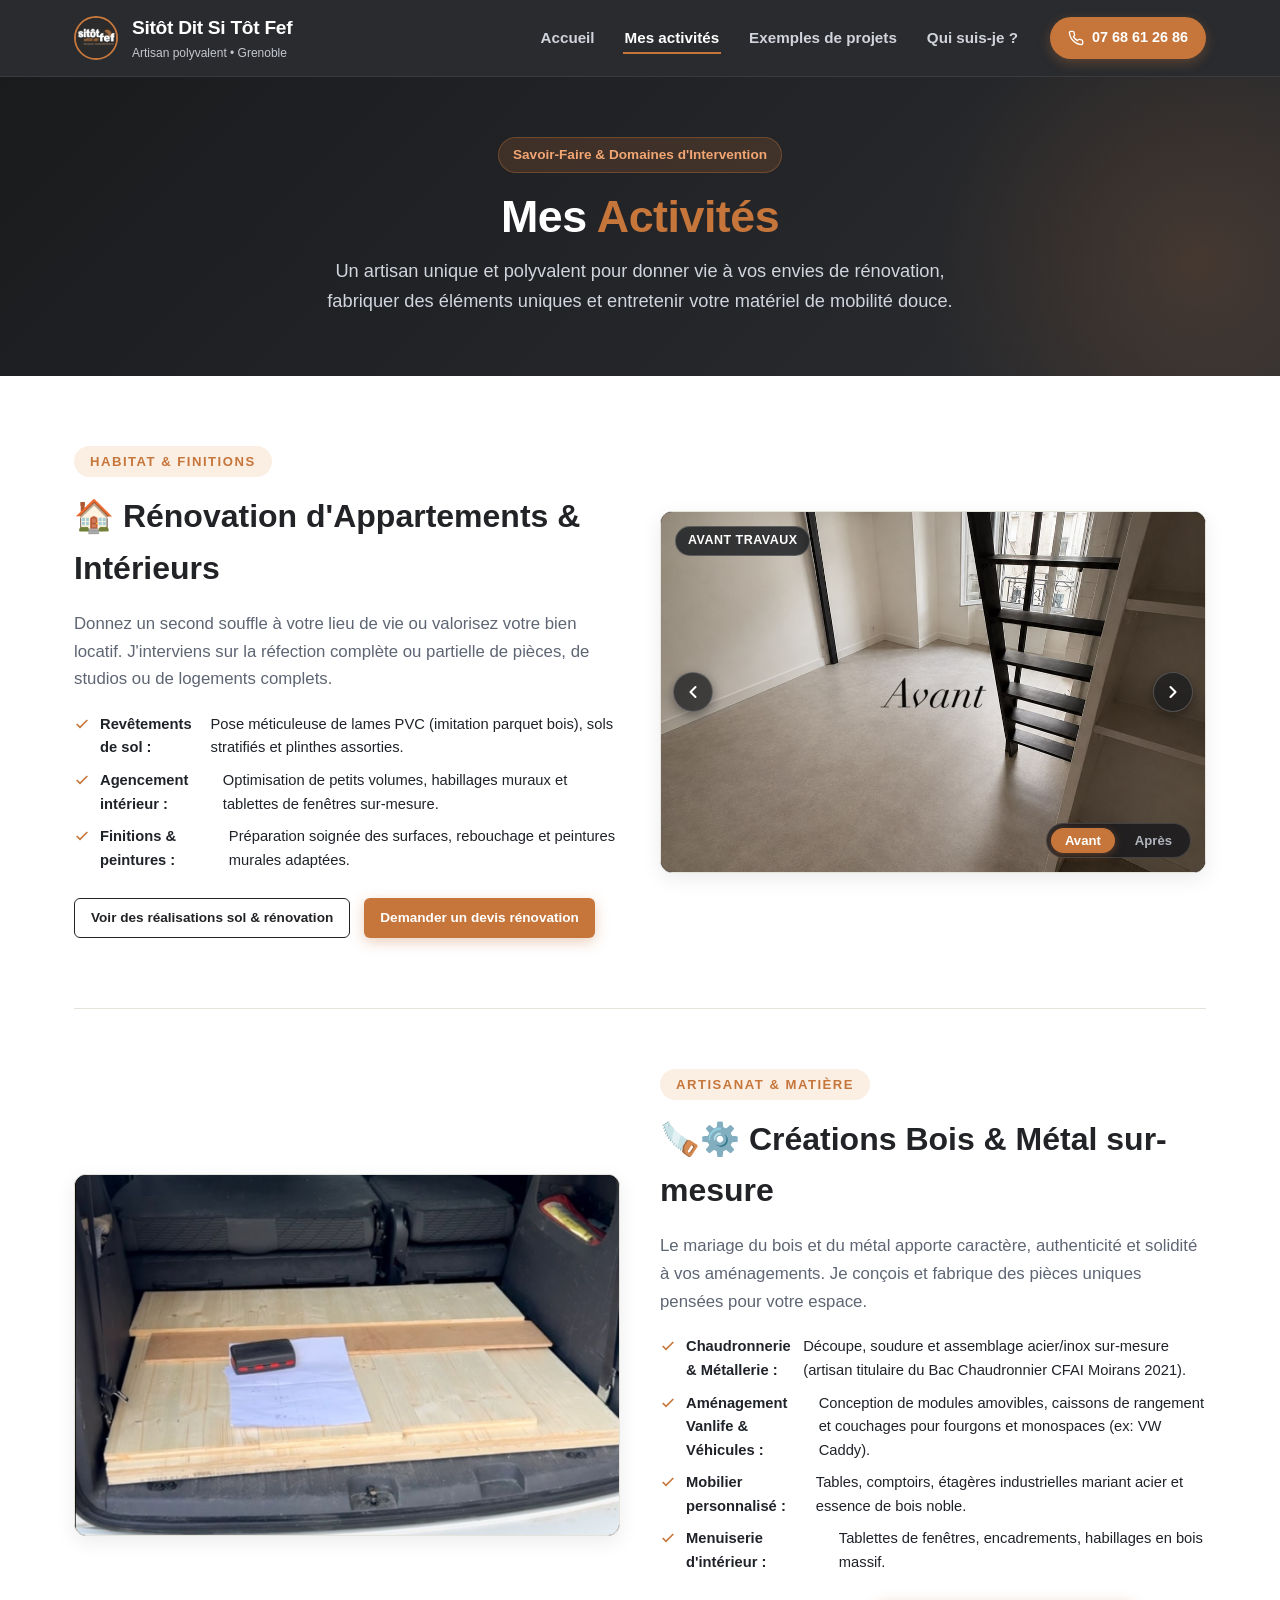
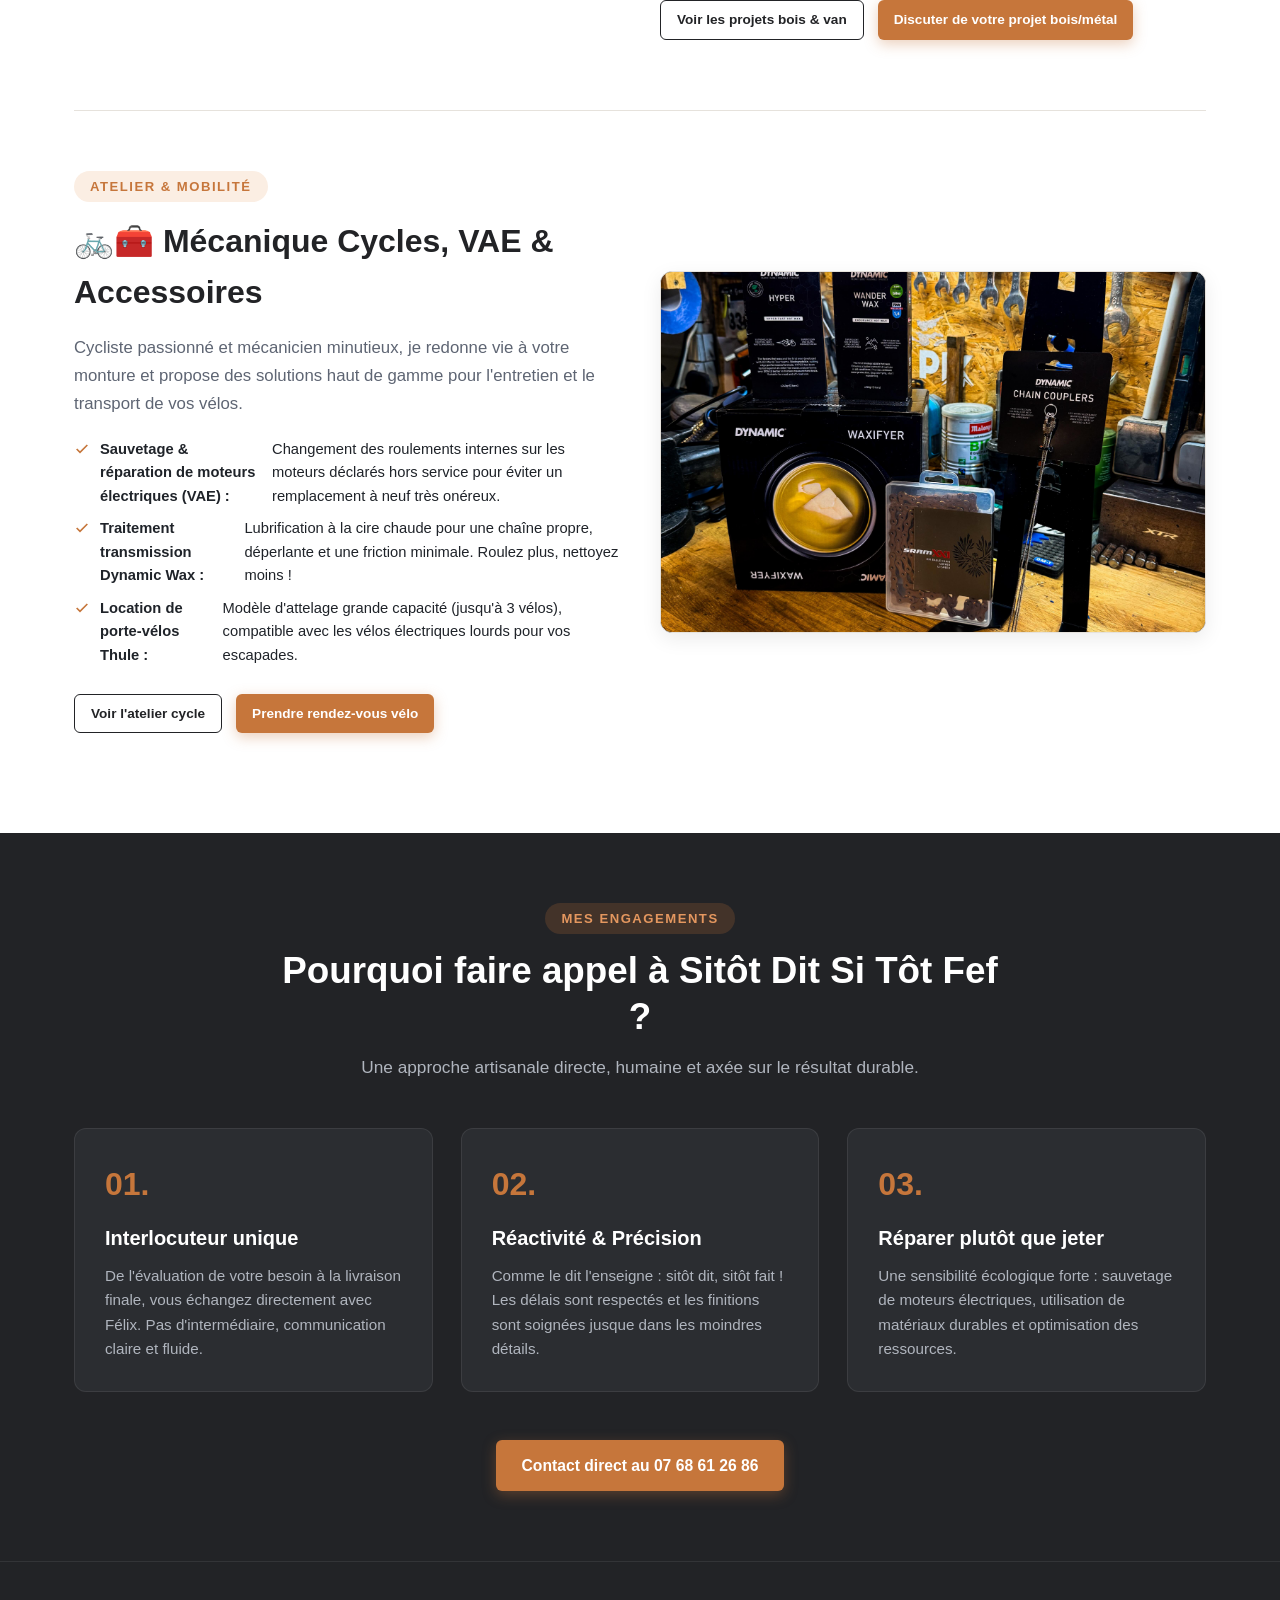
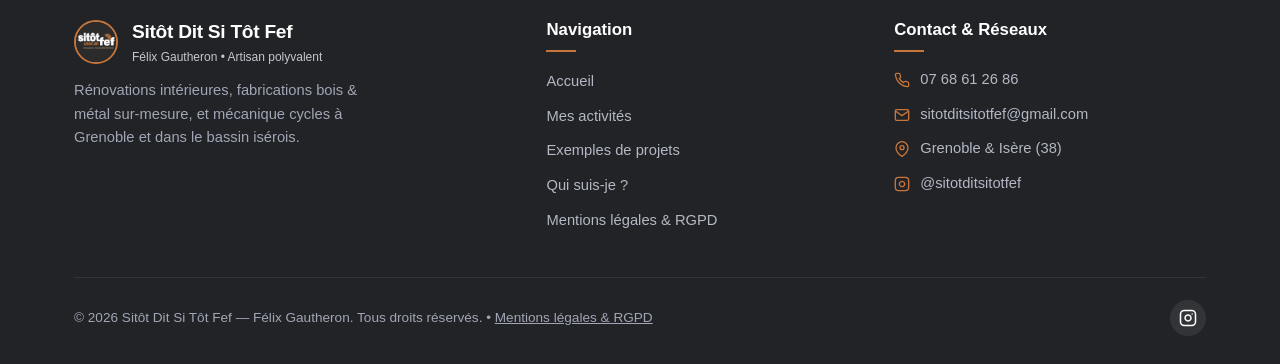
==== commit 73bed648: "Remplacement de l'affichage côte à côte par un carrousel défilant Avant / Après" ====
--- a/activites.html
+++ b/activites.html
@@ -91,14 +91,36 @@
             </div>
           </div>
           <div class="activity-media">
-            <div class="before-after-grid activity-before-after">
-              <div class="before-after-item">
-                <img src="images/projet-renovation-sol-avant.jpg" alt="Pose de sol PVC studio à Grenoble - Avant travaux">
-                <span class="badge-state avant">Avant</span>
+            <div class="before-after-carousel" aria-label="Défilement photo Avant / Après rénovation">
+              <div class="carousel-track">
+                <!-- Slide 1 : Avant -->
+                <div class="carousel-slide active">
+                  <img src="images/projet-renovation-sol-avant.jpg" alt="Pose de sol PVC studio à Grenoble - Avant travaux">
+                  <span class="carousel-badge avant">Avant travaux</span>
+                </div>
+                <!-- Slide 2 : Après -->
+                <div class="carousel-slide">
+                  <img src="images/projet-renovation-sol-apres.jpg" alt="Pose de sol PVC studio à Grenoble - Après travaux">
+                  <span class="carousel-badge apres">Après travaux</span>
+                </div>
               </div>
-              <div class="before-after-item">
-                <img src="images/projet-renovation-sol-apres.jpg" alt="Pose de sol PVC studio à Grenoble - Après travaux">
-                <span class="badge-state apres">Après</span>
+
+              <!-- Boutons précédent / suivant -->
+              <button type="button" class="carousel-btn prev" aria-label="Photo précédente">
+                <svg viewBox="0 0 24 24" fill="none" stroke="currentColor" stroke-width="2.5" stroke-linecap="round" stroke-linejoin="round">
+                  <polyline points="15 18 9 12 15 6"></polyline>
+                </svg>
+              </button>
+              <button type="button" class="carousel-btn next" aria-label="Photo suivante">
+                <svg viewBox="0 0 24 24" fill="none" stroke="currentColor" stroke-width="2.5" stroke-linecap="round" stroke-linejoin="round">
+                  <polyline points="9 18 15 12 9 6"></polyline>
+                </svg>
+              </button>
+
+              <!-- Sélecteurs Avant / Après -->
+              <div class="carousel-pills">
+                <button type="button" class="carousel-pill active" data-slide="0">Avant</button>
+                <button type="button" class="carousel-pill" data-slide="1">Après</button>
               </div>
             </div>
           </div>
--- a/style.css
+++ b/style.css
@@ -637,6 +637,141 @@
   height: 100%;
 }
 
+/* Carousel défilant Avant / Après */
+.before-after-carousel {
+  position: relative;
+  width: 100%;
+  height: 360px;
+  overflow: hidden;
+  background-color: #1a1b1d;
+  user-select: none;
+  touch-action: pan-y;
+}
+
+.carousel-track {
+  display: flex;
+  width: 100%;
+  height: 100%;
+  transition: transform 0.45s cubic-bezier(0.25, 1, 0.5, 1);
+}
+
+.carousel-slide {
+  position: relative;
+  flex: 0 0 100%;
+  width: 100%;
+  height: 100%;
+  overflow: hidden;
+}
+
+.carousel-slide img {
+  width: 100%;
+  height: 100%;
+  object-fit: cover;
+  display: block;
+}
+
+.carousel-badge {
+  position: absolute;
+  top: 14px;
+  left: 14px;
+  padding: 4px 12px;
+  border-radius: var(--radius-full);
+  font-size: 0.78rem;
+  font-weight: 700;
+  letter-spacing: 0.5px;
+  text-transform: uppercase;
+  backdrop-filter: blur(4px);
+  z-index: 3;
+}
+
+.carousel-badge.avant {
+  background: rgba(30, 32, 36, 0.85);
+  color: #ffffff;
+  border: 1px solid rgba(255, 255, 255, 0.2);
+}
+
+.carousel-badge.apres {
+  background: var(--color-accent);
+  color: #ffffff;
+  box-shadow: 0 2px 8px rgba(198, 118, 59, 0.4);
+}
+
+.carousel-btn {
+  position: absolute;
+  top: 50%;
+  transform: translateY(-50%);
+  width: 40px;
+  height: 40px;
+  border-radius: 50%;
+  background: rgba(26, 27, 30, 0.75);
+  backdrop-filter: blur(6px);
+  border: 1px solid rgba(255, 255, 255, 0.2);
+  color: #ffffff;
+  display: flex;
+  align-items: center;
+  justify-content: center;
+  cursor: pointer;
+  z-index: 5;
+  transition: var(--transition);
+  box-shadow: 0 4px 12px rgba(0, 0, 0, 0.4);
+}
+
+.carousel-btn svg {
+  width: 20px;
+  height: 20px;
+}
+
+.carousel-btn:hover {
+  background: var(--color-accent);
+  border-color: var(--color-accent);
+  color: #ffffff;
+  transform: translateY(-50%) scale(1.08);
+}
+
+.carousel-btn.prev {
+  left: 12px;
+}
+
+.carousel-btn.next {
+  right: 12px;
+}
+
+.carousel-pills {
+  position: absolute;
+  bottom: 14px;
+  right: 14px;
+  display: flex;
+  gap: 6px;
+  background: rgba(26, 27, 30, 0.85);
+  backdrop-filter: blur(8px);
+  padding: 4px;
+  border-radius: var(--radius-full);
+  border: 1px solid rgba(255, 255, 255, 0.15);
+  z-index: 5;
+}
+
+.carousel-pill {
+  border: none;
+  background: transparent;
+  color: #b0b5be;
+  font-size: 0.82rem;
+  font-weight: 700;
+  padding: 5px 14px;
+  border-radius: var(--radius-full);
+  cursor: pointer;
+  transition: var(--transition);
+}
+
+.carousel-pill:hover {
+  color: #ffffff;
+}
+
+.carousel-pill.active {
+  background: var(--color-accent);
+  color: #ffffff;
+  box-shadow: 0 2px 8px rgba(198, 118, 59, 0.4);
+}
+
 @media (min-width: 993px) {
   .activity-block.reverse .activity-content {
     order: 2;
@@ -1460,7 +1595,8 @@
   }
 
   .activity-img,
-  .activity-before-after {
+  .activity-before-after,
+  .before-after-carousel {
     height: 300px;
   }
 }
@@ -1599,9 +1735,32 @@
     font-size: 1.6rem;
   }
   .activity-img,
-  .activity-before-after {
+  .activity-before-after,
+  .before-after-carousel {
     width: 100%;
     height: 240px;
+  }
+  .carousel-btn {
+    width: 34px;
+    height: 34px;
+  }
+  .carousel-btn svg {
+    width: 16px;
+    height: 16px;
+  }
+  .carousel-btn.prev {
+    left: 8px;
+  }
+  .carousel-btn.next {
+    right: 8px;
+  }
+  .carousel-pills {
+    bottom: 10px;
+    right: 10px;
+  }
+  .carousel-pill {
+    font-size: 0.75rem;
+    padding: 4px 10px;
   }
   .projects-grid {
     grid-template-columns: 1fr;
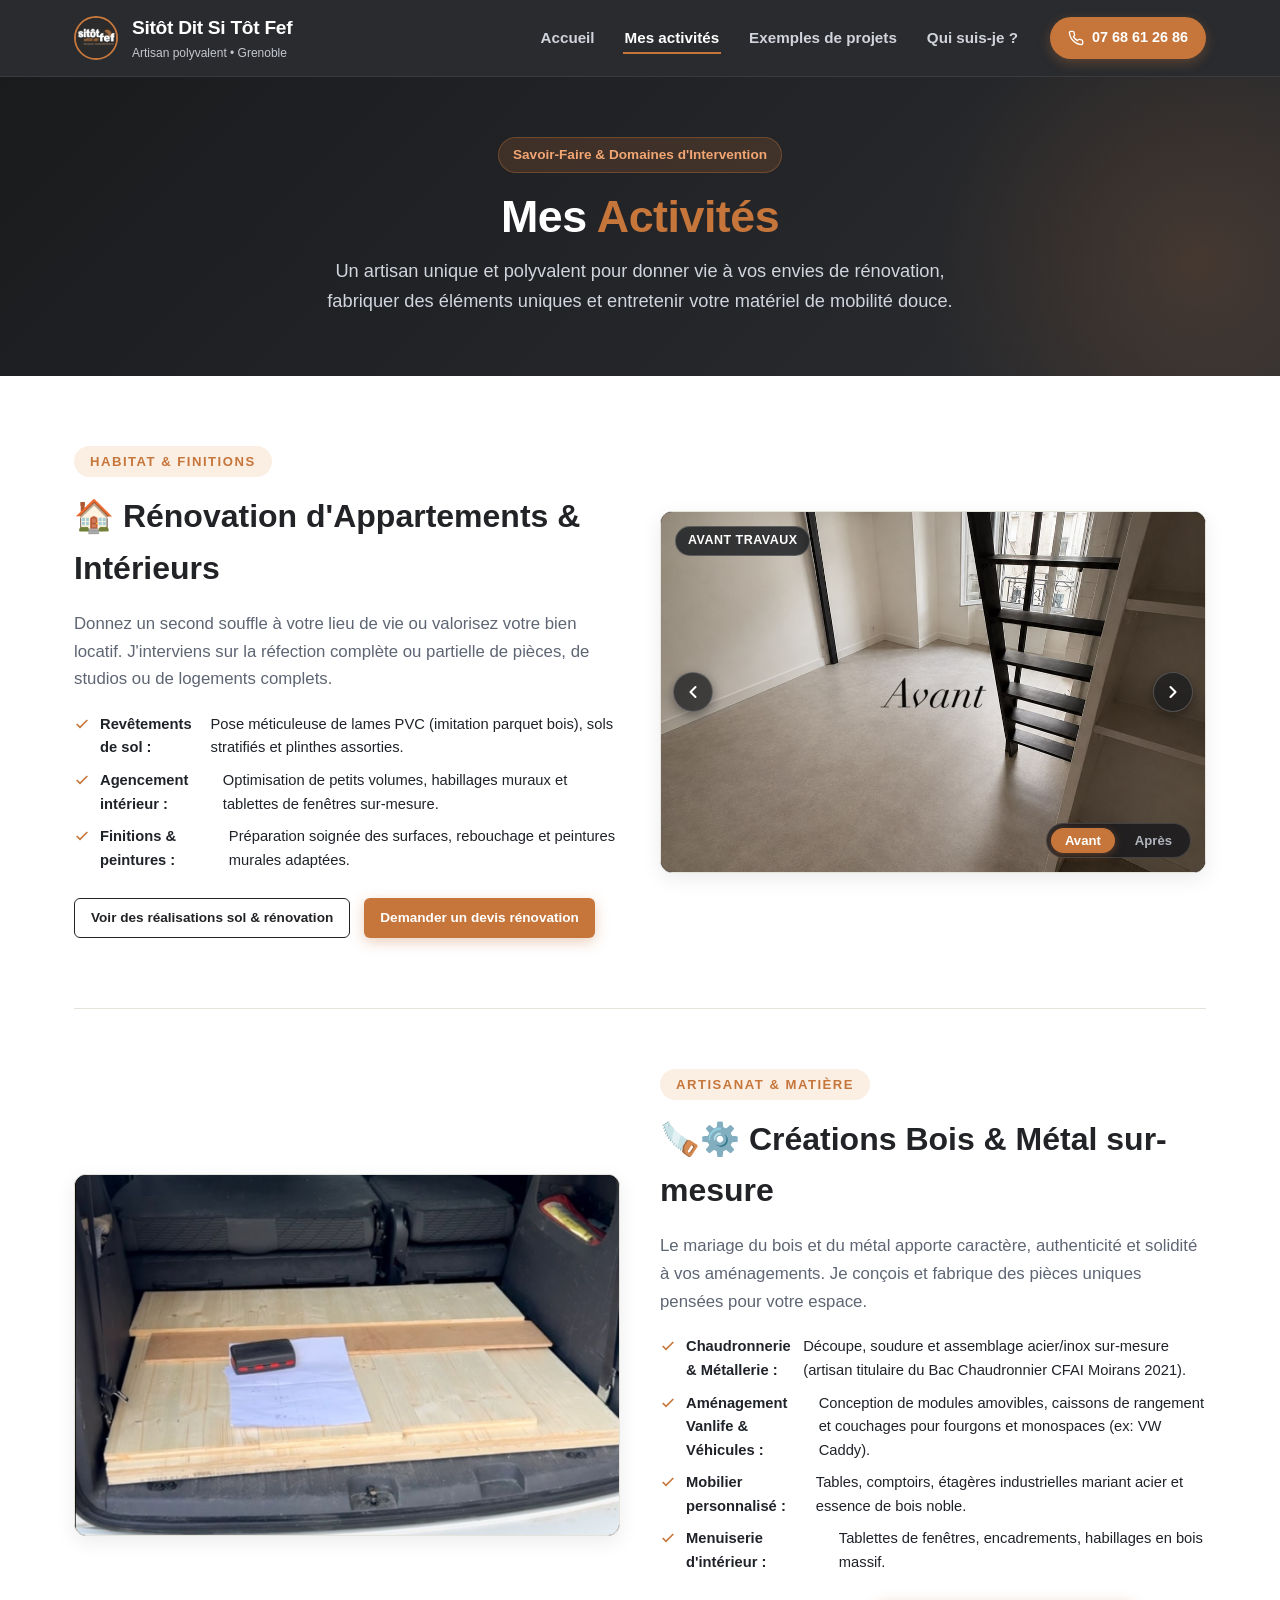
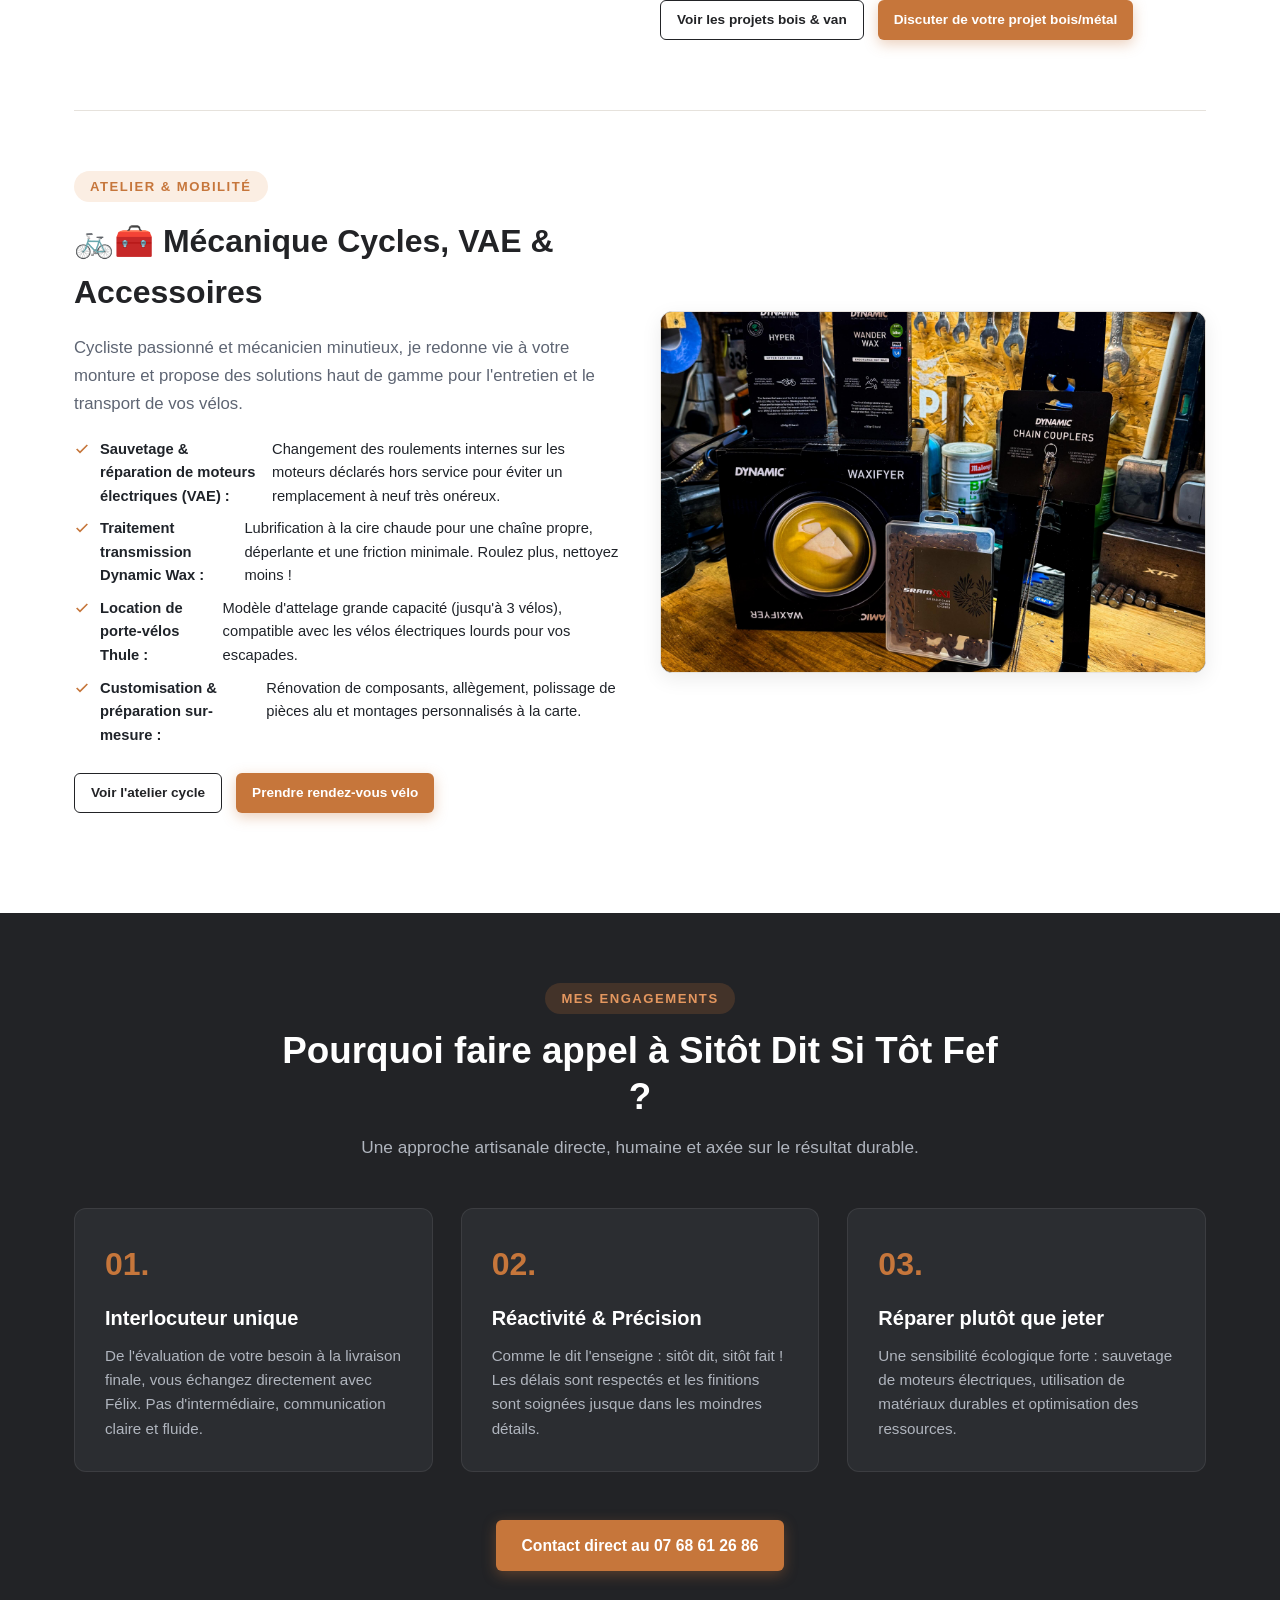
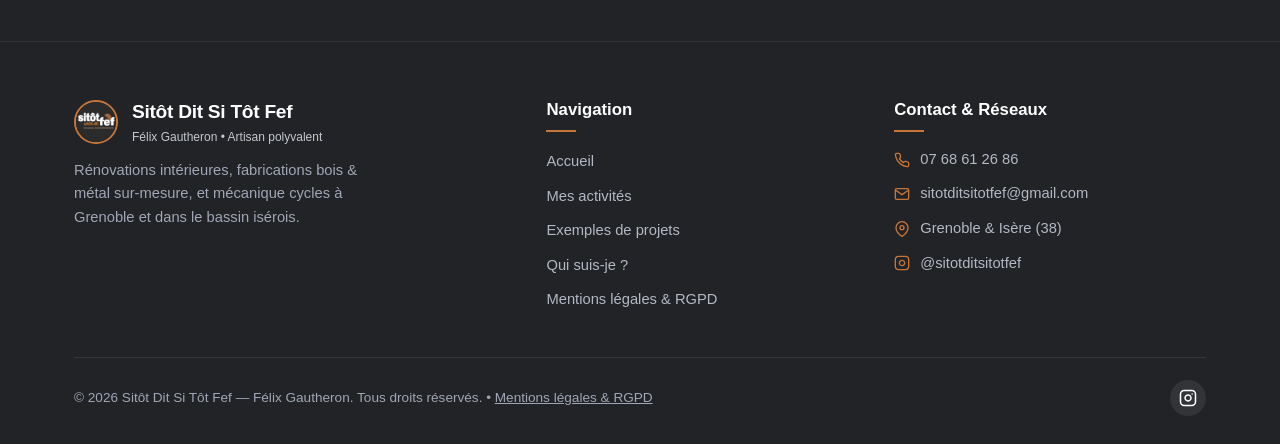
==== commit 9bf9c11a: "Ajout du projet Customisation vélo (rénovation et polissage dérailleur)" ====
--- a/activites.html
+++ b/activites.html
@@ -18,6 +18,14 @@
           <span class="brand-name">Sitôt Dit Si Tôt Fef</span>
           <span class="brand-tagline">Artisan polyvalent &bull; Grenoble</span>
         </div>
+      </a>
+
+      <!-- Bouton appel direct mobile (à droite de Sitôt Dit Si Tôt Fef) -->
+      <a href="tel:0768612686" class="header-phone-mobile" aria-label="Téléphoner au 07 68 61 26 86">
+        <svg viewBox="0 0 24 24" fill="none" stroke="currentColor" stroke-width="2.2" stroke-linecap="round" stroke-linejoin="round">
+          <path d="M22 16.92v3a2 2 0 0 1-2.18 2 19.79 19.79 0 0 1-8.63-3.07 19.5 19.5 0 0 1-6-6 19.79 19.79 0 0 1-3.07-8.67A2 2 0 0 1 4.11 2h3a2 2 0 0 1 2 1.72 12.84 12.84 0 0 0 .7 2.81 2 2 0 0 1-.45 2.11L8.09 9.91a16 16 0 0 0 6 6l1.27-1.27a2 2 0 0 1 2.11-.45 12.84 12.84 0 0 0 2.81.7A2 2 0 0 1 22 16.92z"></path>
+        </svg>
+        <span>07 68 61 26 86</span>
       </a>
 
       <button class="mobile-menu-btn" aria-label="Ouvrir le menu" aria-expanded="false">
@@ -195,6 +203,10 @@
                 <svg viewBox="0 0 24 24" fill="none" stroke="currentColor" stroke-width="2.5"><polyline points="20 6 9 17 4 12"></polyline></svg>
                 <strong>Location de porte-vélos Thule :</strong> Modèle d'attelage grande capacité (jusqu'à 3 vélos), compatible avec les vélos électriques lourds pour vos escapades.
               </li>
+              <li class="service-list-item">
+                <svg viewBox="0 0 24 24" fill="none" stroke="currentColor" stroke-width="2.5"><polyline points="20 6 9 17 4 12"></polyline></svg>
+                <strong>Customisation & préparation sur-mesure :</strong> Rénovation de composants, allègement, polissage de pièces alu et montages personnalisés à la carte.
+              </li>
             </ul>
             <div class="activity-actions">
               <a href="projets.html?filter=cycles" class="btn btn-outline-dark btn-sm">Voir l'atelier cycle</a>
--- a/style.css
+++ b/style.css
@@ -247,6 +247,10 @@
   transform: translateY(-1px);
 }
 
+.header-phone-mobile {
+  display: none;
+}
+
 .mobile-menu-btn {
   display: none;
   background: none;
@@ -1617,6 +1621,55 @@
   .main-nav {
     display: none;
   }
+
+  .header-phone-mobile {
+    display: inline-flex;
+    align-items: center;
+    gap: 6px;
+    background-color: var(--color-accent);
+    color: #ffffff;
+    padding: 6px 11px;
+    border-radius: var(--radius-full);
+    font-size: 0.8rem;
+    font-weight: 700;
+    text-decoration: none;
+    white-space: nowrap;
+    box-shadow: 0 2px 8px rgba(198, 118, 59, 0.35);
+    flex-shrink: 0;
+    transition: var(--transition);
+    margin-left: auto;
+    margin-right: 6px;
+  }
+
+  .header-phone-mobile:hover,
+  .header-phone-mobile:active {
+    background-color: var(--color-accent-hover);
+    transform: translateY(-1px);
+  }
+
+  .header-phone-mobile svg {
+    width: 13px;
+    height: 13px;
+    flex-shrink: 0;
+  }
+
+  .brand-logo {
+    width: 38px;
+    height: 38px;
+  }
+
+  .brand-link {
+    gap: 10px;
+  }
+
+  .brand-name {
+    font-size: 1.05rem;
+    white-space: nowrap;
+  }
+
+  .brand-tagline {
+    font-size: 0.68rem;
+  }
   
   .mobile-menu-btn {
     display: block;
@@ -1782,3 +1835,29 @@
     height: 220px;
   }
 }
+
+@media (max-width: 480px) {
+  .nav-container {
+    padding: 0 10px;
+  }
+
+  .brand-name {
+    font-size: 0.95rem;
+  }
+
+  .brand-tagline {
+    display: none;
+  }
+
+  .header-phone-mobile {
+    padding: 5px 9px;
+    font-size: 0.74rem;
+    gap: 4px;
+    margin-right: 2px;
+  }
+
+  .header-phone-mobile svg {
+    width: 12px;
+    height: 12px;
+  }
+}
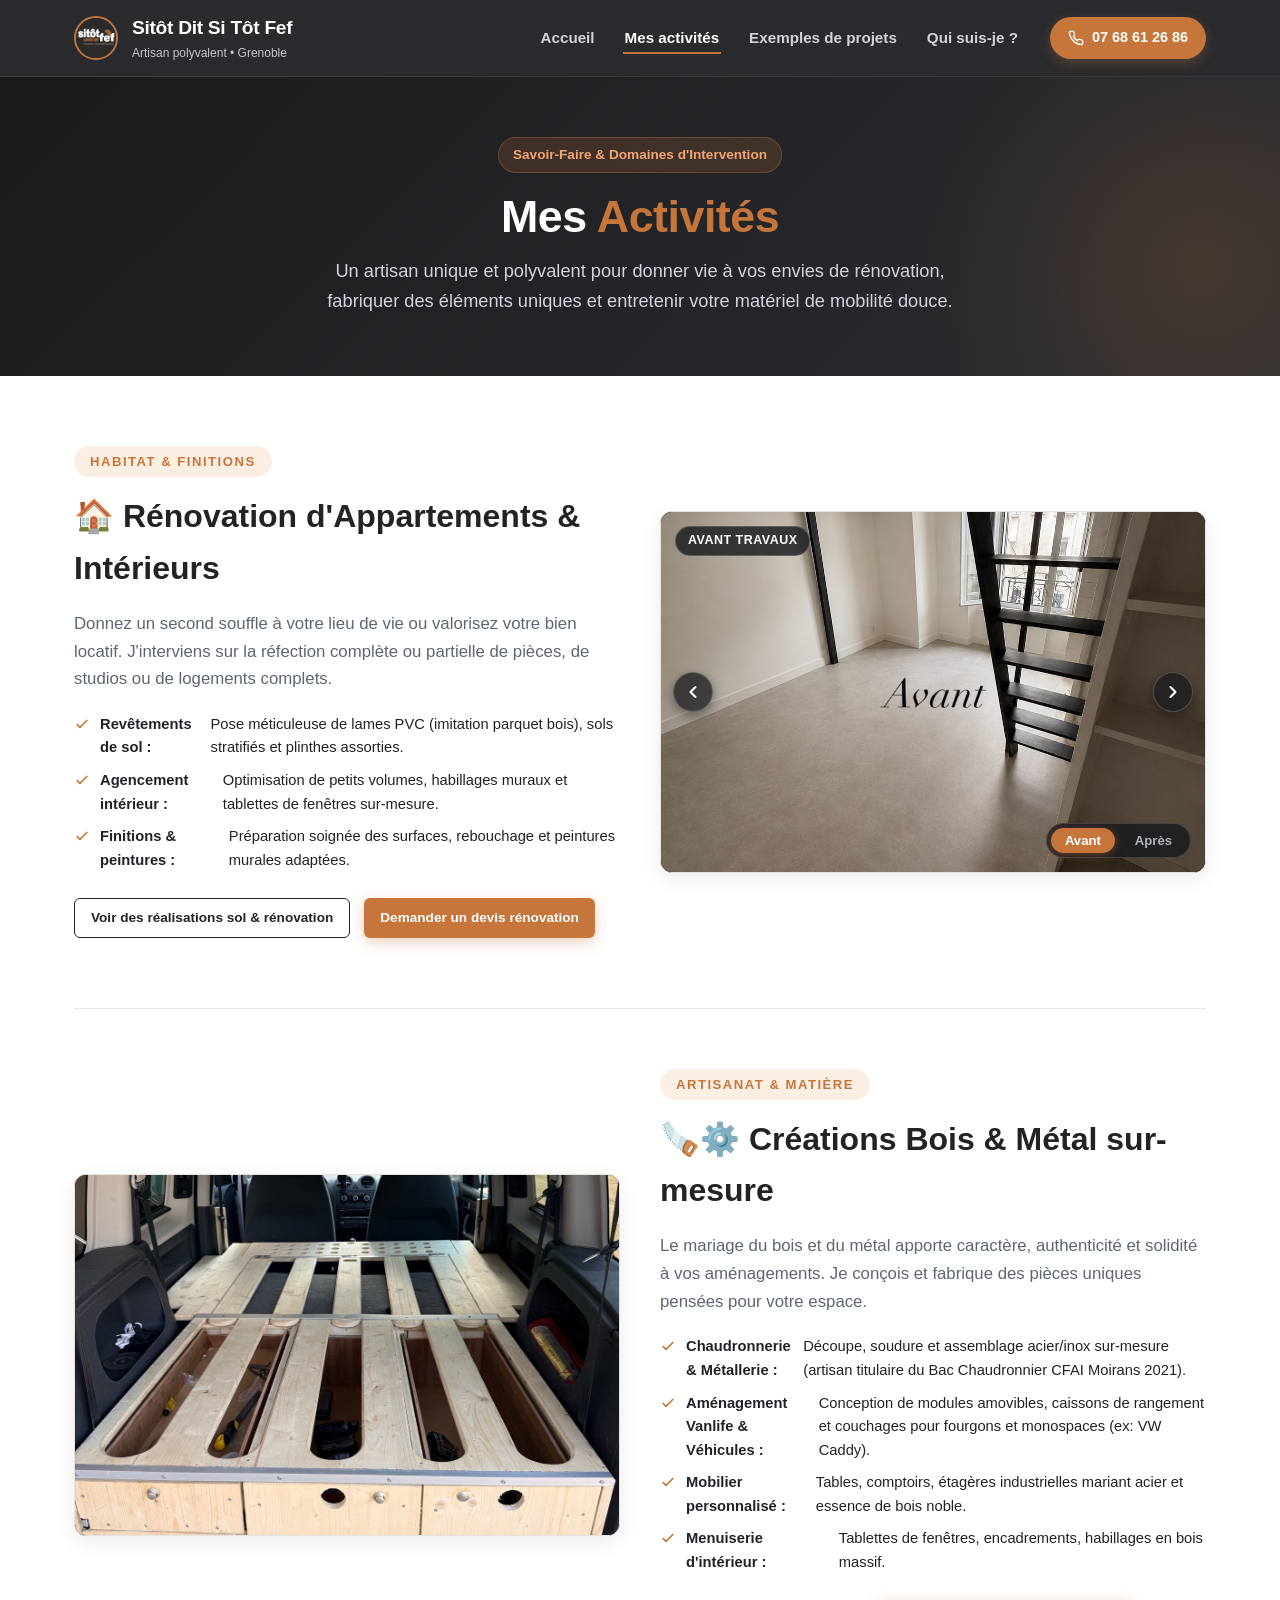
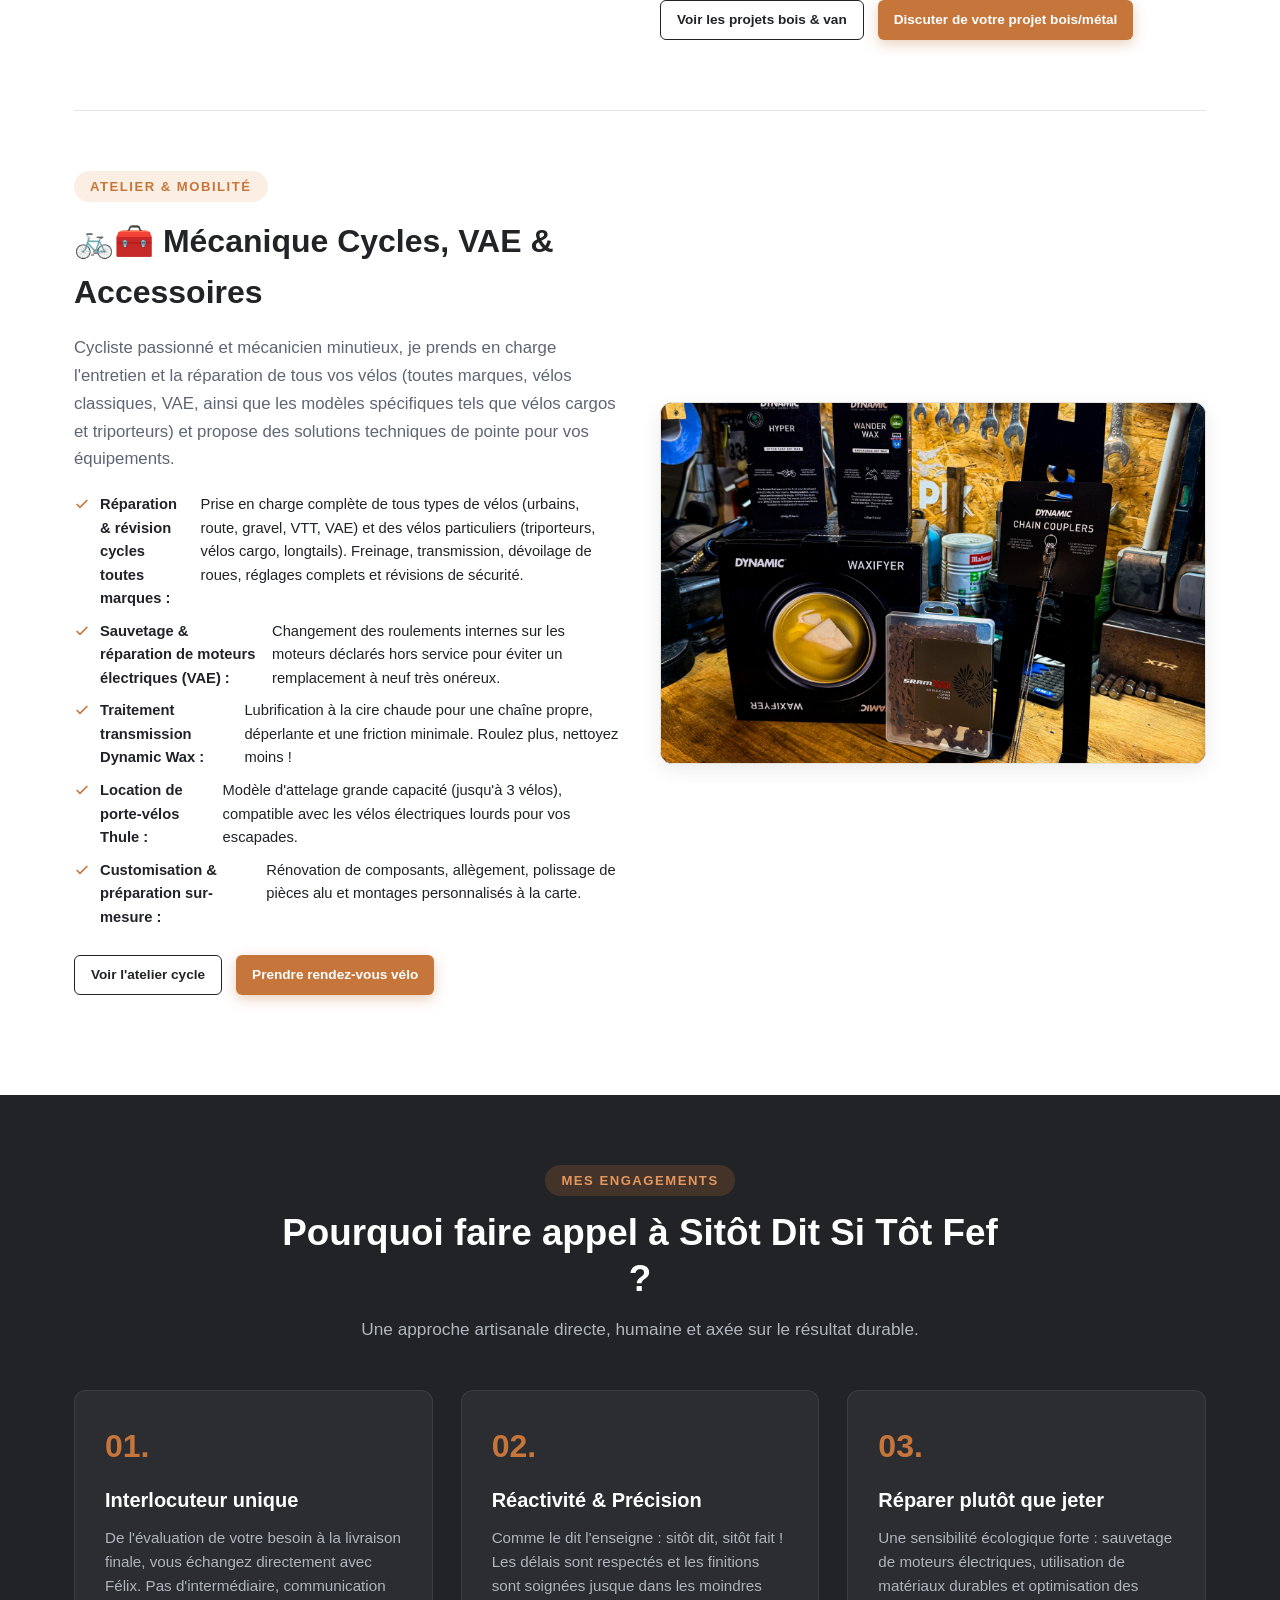
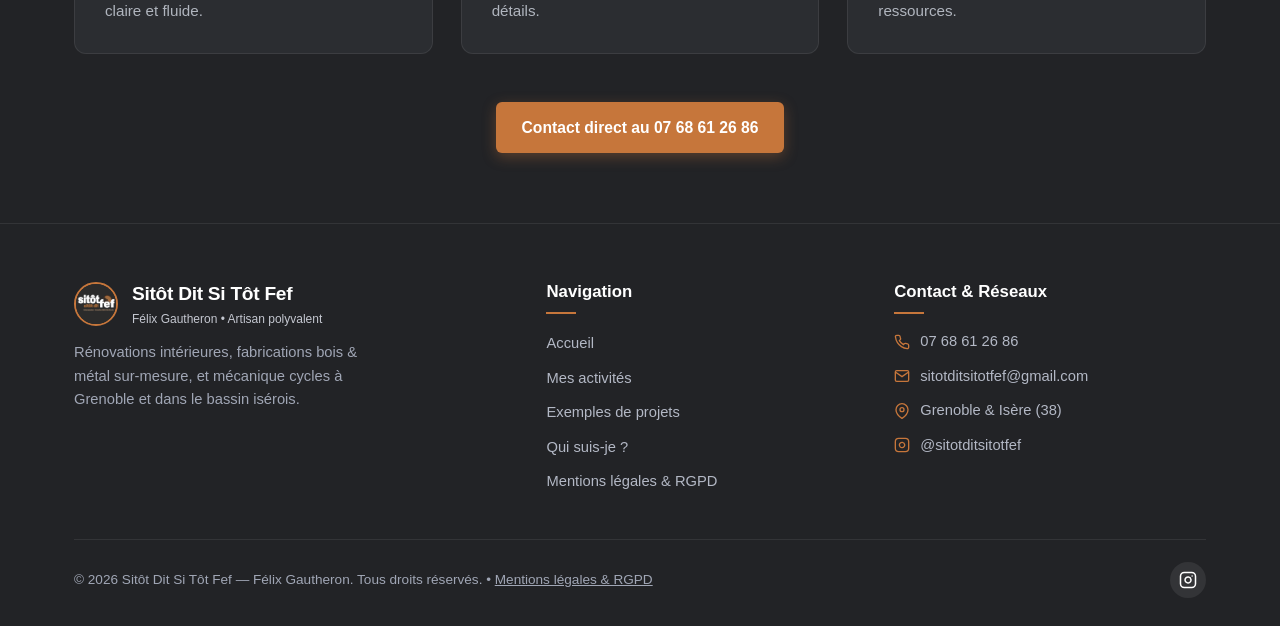
==== commit e558bc41: "Mise en avant de la réparation cycles toutes marques et vélos particuliers (cargos, triporteurs)" ====
--- a/activites.html
+++ b/activites.html
@@ -188,9 +188,13 @@
               🚲🧰 Mécanique Cycles, VAE & Accessoires
             </h2>
             <p class="activity-desc">
-              Cycliste passionné et mécanicien minutieux, je redonne vie à votre monture et propose des solutions haut de gamme pour l'entretien et le transport de vos vélos.
+              Cycliste passionné et mécanicien minutieux, je prends en charge l'entretien et la réparation de tous vos vélos (toutes marques, vélos classiques, VAE, ainsi que les modèles spécifiques tels que vélos cargos et triporteurs) et propose des solutions techniques de pointe pour vos équipements.
             </p>
             <ul class="service-list" style="margin-bottom: 26px;">
+              <li class="service-list-item">
+                <svg viewBox="0 0 24 24" fill="none" stroke="currentColor" stroke-width="2.5"><polyline points="20 6 9 17 4 12"></polyline></svg>
+                <strong>Réparation & révision cycles toutes marques :</strong> Prise en charge complète de tous types de vélos (urbains, route, gravel, VTT, VAE) et des vélos particuliers (triporteurs, vélos cargo, longtails). Freinage, transmission, dévoilage de roues, réglages complets et révisions de sécurité.
+              </li>
               <li class="service-list-item">
                 <svg viewBox="0 0 24 24" fill="none" stroke="currentColor" stroke-width="2.5"><polyline points="20 6 9 17 4 12"></polyline></svg>
                 <strong>Sauvetage & réparation de moteurs électriques (VAE) :</strong> Changement des roulements internes sur les moteurs déclarés hors service pour éviter un remplacement à neuf très onéreux.
--- a/style.css
+++ b/style.css
@@ -910,7 +910,7 @@
   font-size: 0.92rem;
   color: var(--color-text-muted);
   line-height: 1.55;
-  margin-bottom: 16px;
+  margin-bottom: 0;
   flex-grow: 1;
 }
 
@@ -1776,6 +1776,339 @@
   color: #ffffff;
   box-shadow: 0 2px 8px rgba(198, 118, 59, 0.4);
 }
+
+/* ==========================================================================
+   IMAGE COMPARISON SLIDER (EFFET GLISSER AVANT / APRÈS)
+   ========================================================================== */
+
+.image-comparison {
+  --position: 50%;
+  position: relative;
+  width: 100%;
+  height: 270px;
+  overflow: hidden;
+  background-color: #1a1b1d;
+  user-select: none;
+  -webkit-user-select: none;
+  touch-action: pan-y;
+  cursor: ew-resize;
+}
+
+.image-comparison .comparison-img {
+  position: absolute;
+  top: 0;
+  left: 0;
+  width: 100%;
+  height: 100%;
+  object-fit: cover;
+  object-position: center 62%;
+  pointer-events: none;
+  display: block;
+}
+
+.image-comparison .comparison-overlay {
+  position: absolute;
+  inset: 0;
+  width: 100%;
+  height: 100%;
+  clip-path: inset(0 calc(100% - var(--position, 50%)) 0 0);
+  pointer-events: none;
+  transition: clip-path 0.35s cubic-bezier(0.2, 0.9, 0.3, 1);
+}
+
+.image-comparison.dragging .comparison-overlay,
+.image-comparison.dragging .comparison-handle {
+  transition: none !important;
+}
+
+.image-comparison .comparison-handle {
+  position: absolute;
+  top: 0;
+  bottom: 0;
+  left: var(--position, 50%);
+  transform: translateX(-50%);
+  width: 3px;
+  background: #ffffff;
+  pointer-events: none;
+  z-index: 6;
+  box-shadow: 0 0 10px rgba(0, 0, 0, 0.6);
+  transition: left 0.35s cubic-bezier(0.2, 0.9, 0.3, 1);
+}
+
+.image-comparison .handle-circle {
+  position: absolute;
+  top: 50%;
+  left: 50%;
+  transform: translate(-50%, -50%);
+  width: 38px;
+  height: 38px;
+  border-radius: 50%;
+  background: rgba(255, 255, 255, 0.95);
+  backdrop-filter: blur(4px);
+  box-shadow: 0 3px 12px rgba(0, 0, 0, 0.45);
+  display: flex;
+  align-items: center;
+  justify-content: center;
+  gap: 2px;
+  color: var(--color-primary);
+  border: 2px solid var(--color-accent);
+  transition: transform 0.2s ease, background 0.2s ease;
+}
+
+.image-comparison:hover .handle-circle {
+  transform: translate(-50%, -50%) scale(1.08);
+  background: #ffffff;
+}
+
+.image-comparison.dragging .handle-circle {
+  transform: translate(-50%, -50%) scale(1.12);
+  background: var(--color-accent);
+  color: #ffffff;
+  border-color: #ffffff;
+}
+
+.image-comparison .handle-circle svg {
+  width: 14px;
+  height: 14px;
+}
+
+.comparison-hint {
+  position: absolute;
+  top: 14px;
+  right: 52px;
+  background: rgba(26, 27, 30, 0.85);
+  color: #ffffff;
+  padding: 4px 10px;
+  border-radius: var(--radius-full);
+  font-size: 0.74rem;
+  font-weight: 700;
+  letter-spacing: 0.4px;
+  display: flex;
+  align-items: center;
+  gap: 4px;
+  backdrop-filter: blur(6px);
+  border: 1px solid rgba(255, 255, 255, 0.18);
+  z-index: 5;
+  pointer-events: none;
+  animation: hintPulse 2.5s infinite;
+}
+
+.comparison-hint svg {
+  width: 11px;
+  height: 11px;
+}
+
+@keyframes hintPulse {
+  0%, 100% { opacity: 0.9; }
+  50% { opacity: 0.55; }
+}
+
+.comparison-badge {
+  position: absolute;
+  bottom: 12px;
+  padding: 4px 12px;
+  border-radius: var(--radius-full);
+  font-size: 0.74rem;
+  font-weight: 800;
+  letter-spacing: 0.5px;
+  text-transform: uppercase;
+  color: #ffffff;
+  backdrop-filter: blur(6px);
+  z-index: 5;
+  cursor: pointer;
+  border: 1px solid rgba(255, 255, 255, 0.2);
+  transition: var(--transition);
+  font-family: inherit;
+}
+
+.comparison-badge.left {
+  left: 12px;
+  background: rgba(30, 32, 36, 0.88);
+}
+
+.comparison-badge.left:hover {
+  background: rgba(45, 48, 54, 0.95);
+  transform: translateY(-2px);
+}
+
+.comparison-badge.right {
+  right: 12px;
+  background: var(--color-accent);
+  box-shadow: 0 2px 8px rgba(198, 118, 59, 0.4);
+  border-color: rgba(255, 255, 255, 0.3);
+}
+
+.comparison-badge.right:hover {
+  background: #b56730;
+  transform: translateY(-2px);
+}
+
+.comparison-zoom-btn {
+  position: absolute;
+  top: 14px;
+  right: 14px;
+  width: 30px;
+  height: 30px;
+  border-radius: 50%;
+  background: rgba(26, 27, 30, 0.8);
+  backdrop-filter: blur(4px);
+  border: 1px solid rgba(255, 255, 255, 0.2);
+  color: #ffffff;
+  display: flex;
+  align-items: center;
+  justify-content: center;
+  cursor: pointer;
+  z-index: 7;
+  transition: var(--transition);
+}
+
+.comparison-zoom-btn:hover {
+  background: var(--color-accent);
+  border-color: var(--color-accent);
+  transform: scale(1.1);
+}
+
+.comparison-zoom-btn svg {
+  width: 14px;
+  height: 14px;
+}
+
+/* ==========================================================================
+   PHOTO SWITCHER COMPONENT (Bouton pour alterner entre photos)
+   ========================================================================== */
+
+.photo-switcher {
+  position: relative;
+  height: 250px;
+  overflow: hidden;
+  background-color: #1a1b1d;
+  cursor: pointer;
+  user-select: none;
+}
+
+.photo-switcher .switcher-img {
+  position: absolute;
+  top: 0;
+  left: 0;
+  width: 100%;
+  height: 100%;
+  object-fit: cover;
+  opacity: 0;
+  visibility: hidden;
+  transition: opacity 0.35s ease, transform 0.4s ease, visibility 0.35s ease;
+  pointer-events: none;
+}
+
+.photo-switcher .switcher-img.active {
+  opacity: 1;
+  visibility: visible;
+  pointer-events: auto;
+  z-index: 1;
+}
+
+.project-card:hover .photo-switcher .switcher-img.active {
+  transform: scale(1.05);
+}
+
+.photo-switcher-badge {
+  position: absolute;
+  top: 14px;
+  right: 14px;
+  padding: 4px 12px;
+  border-radius: var(--radius-full);
+  font-size: 0.74rem;
+  font-weight: 700;
+  letter-spacing: 0.4px;
+  backdrop-filter: blur(8px);
+  background: rgba(26, 27, 30, 0.85);
+  color: #ffffff;
+  border: 1px solid rgba(255, 255, 255, 0.2);
+  z-index: 5;
+  transition: var(--transition);
+}
+
+.photo-switch-btn {
+  position: absolute;
+  bottom: 12px;
+  right: 12px;
+  display: inline-flex;
+  align-items: center;
+  gap: 8px;
+  background: rgba(24, 25, 28, 0.9);
+  color: #ffffff;
+  border: 1px solid rgba(255, 255, 255, 0.25);
+  border-radius: var(--radius-full);
+  padding: 7px 16px;
+  font-size: 0.8rem;
+  font-weight: 700;
+  letter-spacing: 0.3px;
+  cursor: pointer;
+  backdrop-filter: blur(8px);
+  box-shadow: 0 4px 14px rgba(0, 0, 0, 0.35);
+  transition: all 0.25s cubic-bezier(0.4, 0, 0.2, 1);
+  font-family: inherit;
+  z-index: 6;
+}
+
+.photo-switch-btn svg {
+  width: 15px;
+  height: 15px;
+  stroke: var(--color-accent);
+  transition: transform 0.3s ease;
+}
+
+.photo-switch-btn:hover {
+  background: var(--color-accent);
+  color: #ffffff;
+  border-color: var(--color-accent);
+  transform: translateY(-2px);
+  box-shadow: 0 6px 18px rgba(198, 118, 59, 0.45);
+}
+
+.photo-switch-btn:hover svg {
+  stroke: #ffffff;
+  transform: rotate(180deg);
+}
+
+.photo-switch-btn:active {
+  transform: translateY(0);
+}
+
+.photo-switcher-dots {
+  position: absolute;
+  bottom: 15px;
+  left: 14px;
+  display: flex;
+  gap: 6px;
+  z-index: 5;
+  background: rgba(26, 27, 30, 0.8);
+  padding: 5px 9px;
+  border-radius: var(--radius-full);
+  backdrop-filter: blur(6px);
+  border: 1px solid rgba(255, 255, 255, 0.15);
+}
+
+.switcher-dot {
+  width: 7px;
+  height: 7px;
+  border-radius: 50%;
+  background: rgba(255, 255, 255, 0.4);
+  border: none;
+  padding: 0;
+  cursor: pointer;
+  transition: all 0.25s ease;
+}
+
+.switcher-dot:hover {
+  background: rgba(255, 255, 255, 0.8);
+}
+
+.switcher-dot.active {
+  width: 18px;
+  border-radius: 4px;
+  background: var(--color-accent);
+}
+
 @media (max-width: 768px) {
   .activity-item {
     margin-bottom: 50px;
@@ -1834,6 +2167,18 @@
   .before-after-item {
     height: 220px;
   }
+  .image-comparison {
+    height: 250px;
+  }
+  .comparison-hint {
+    font-size: 0.68rem;
+    padding: 3px 8px;
+    right: 48px;
+  }
+  .comparison-badge {
+    font-size: 0.68rem;
+    padding: 3px 10px;
+  }
 }
 
 @media (max-width: 480px) {
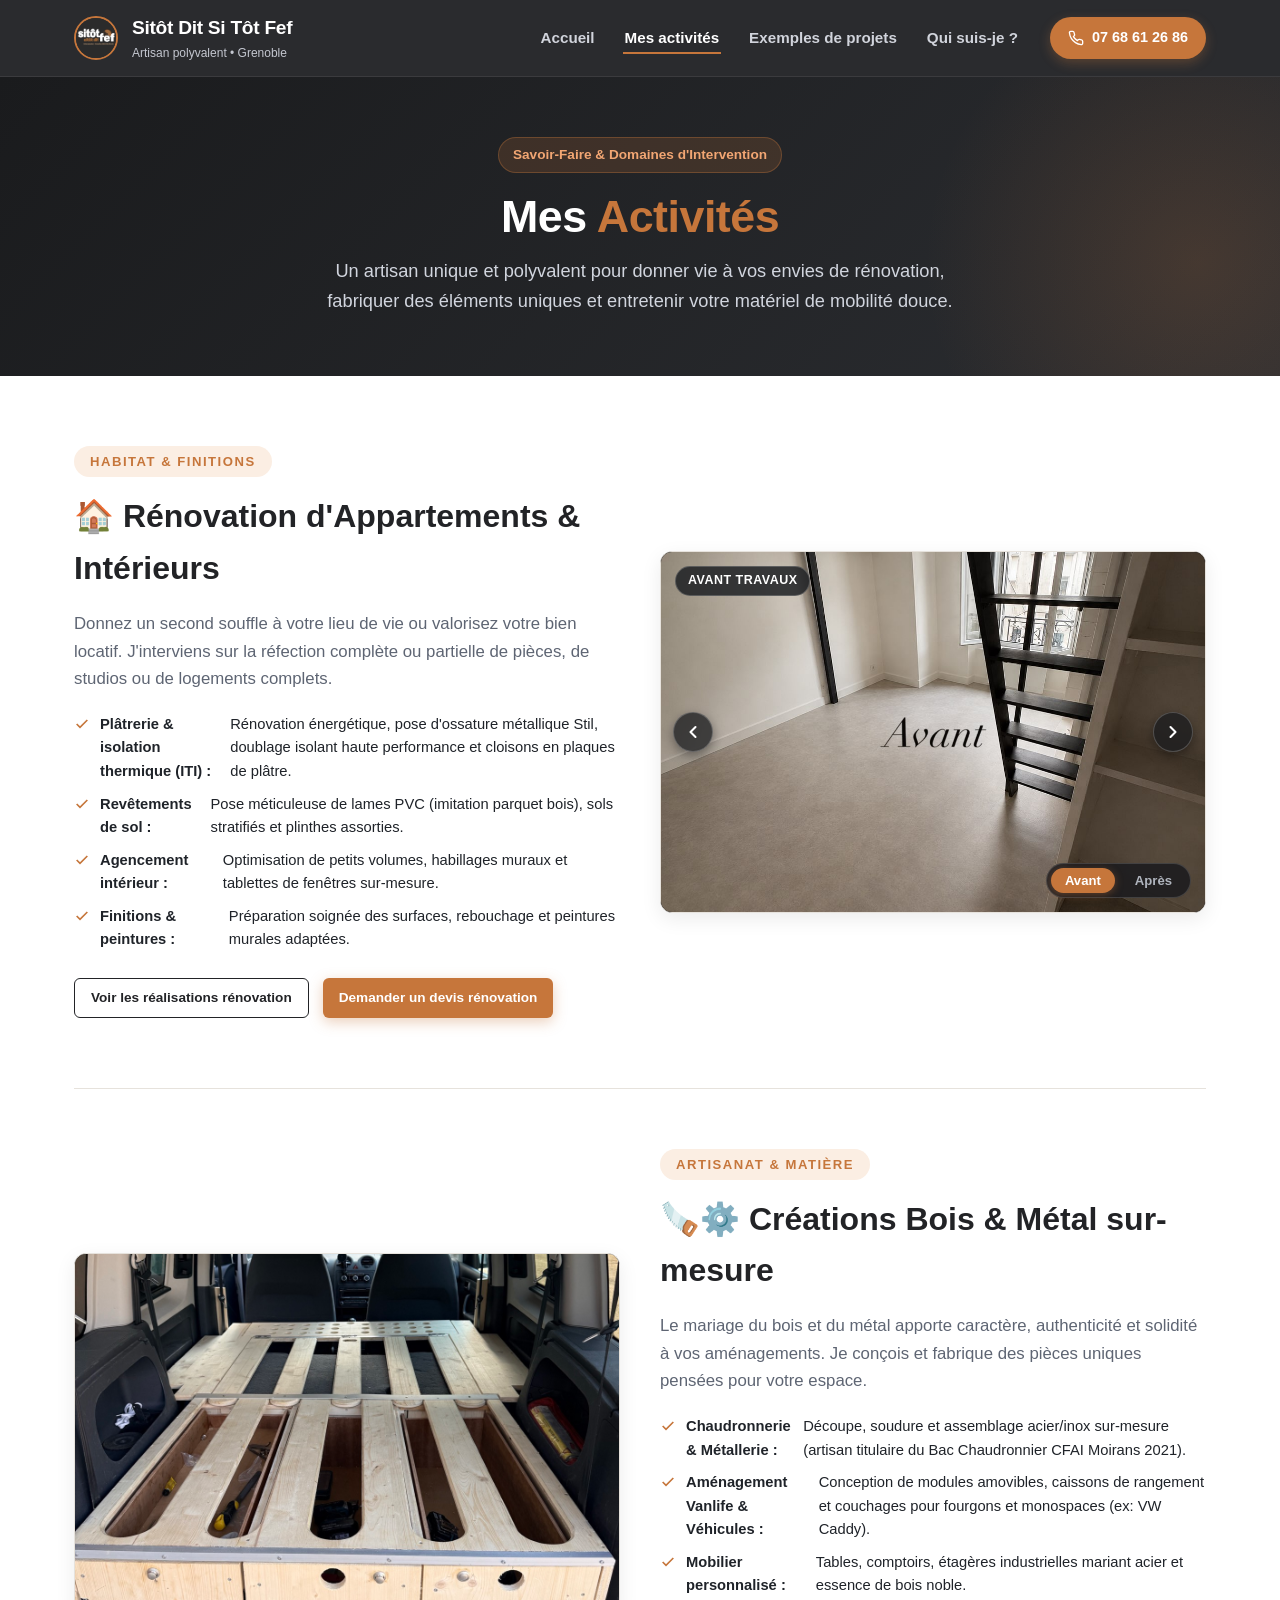
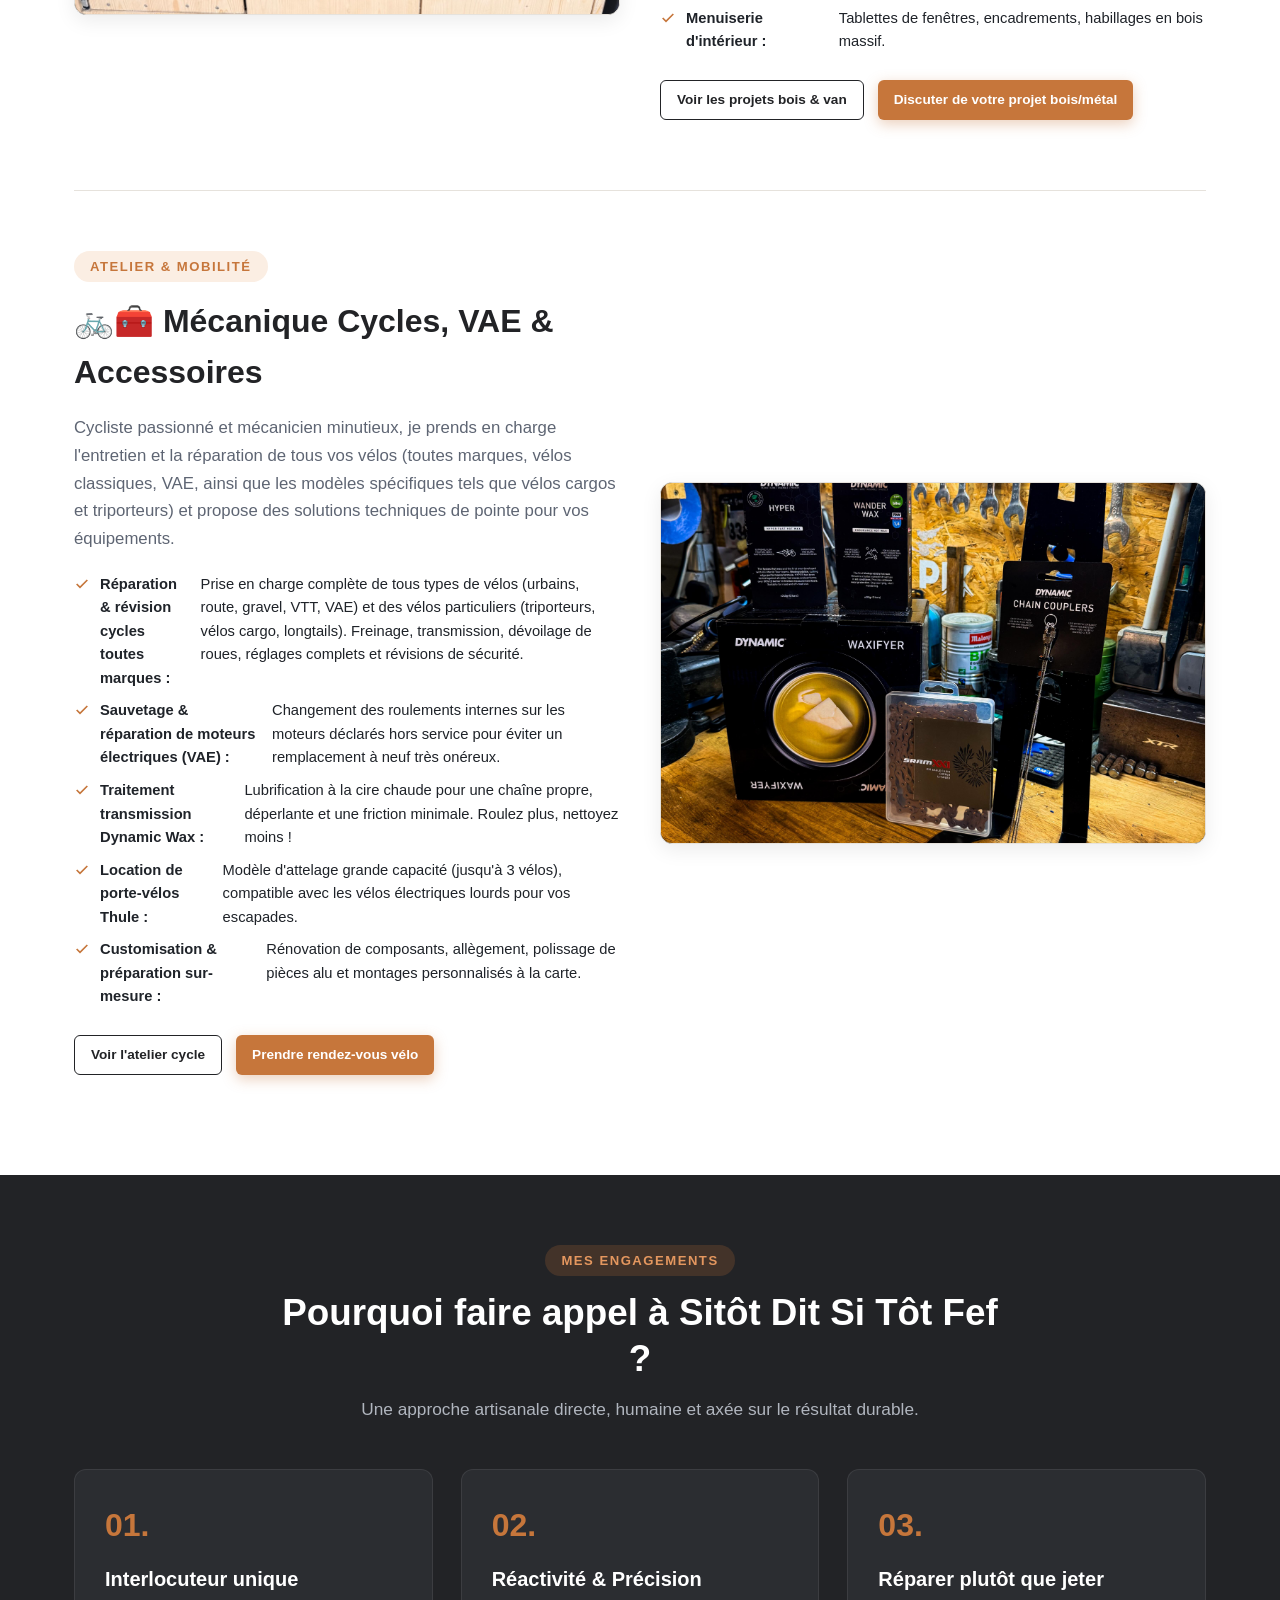
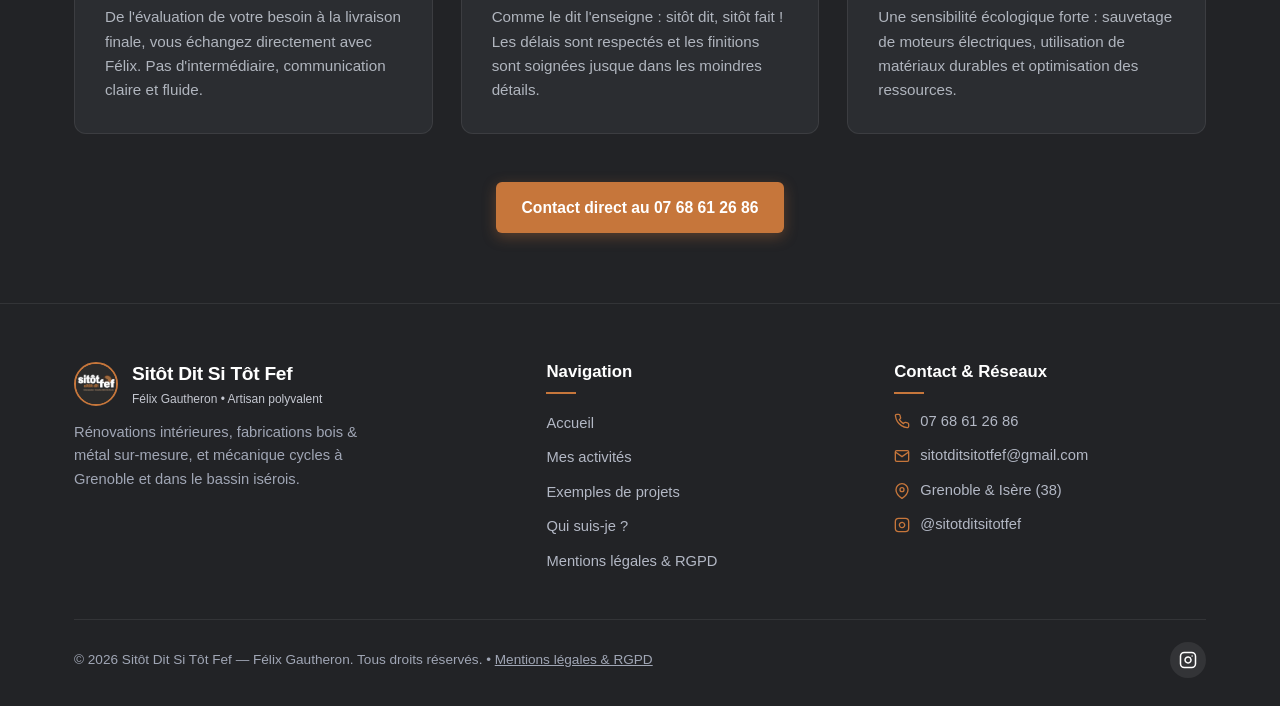
==== commit b3138d76: "Ajout du projet Chantier Placo & Rénovation énergétique (isolation par l'intérieur ITI) avec galerie" ====
--- a/activites.html
+++ b/activites.html
@@ -82,6 +82,10 @@
             <ul class="service-list" style="margin-bottom: 26px;">
               <li class="service-list-item">
                 <svg viewBox="0 0 24 24" fill="none" stroke="currentColor" stroke-width="2.5"><polyline points="20 6 9 17 4 12"></polyline></svg>
+                <strong>Plâtrerie & isolation thermique (ITI) :</strong> Rénovation énergétique, pose d'ossature métallique Stil, doublage isolant haute performance et cloisons en plaques de plâtre.
+              </li>
+              <li class="service-list-item">
+                <svg viewBox="0 0 24 24" fill="none" stroke="currentColor" stroke-width="2.5"><polyline points="20 6 9 17 4 12"></polyline></svg>
                 <strong>Revêtements de sol :</strong> Pose méticuleuse de lames PVC (imitation parquet bois), sols stratifiés et plinthes assorties.
               </li>
               <li class="service-list-item">
@@ -94,7 +98,7 @@
               </li>
             </ul>
             <div class="activity-actions">
-              <a href="projets.html?filter=renovation" class="btn btn-outline-dark btn-sm">Voir des réalisations sol & rénovation</a>
+              <a href="projets.html?filter=renovation" class="btn btn-outline-dark btn-sm">Voir les réalisations rénovation</a>
               <a href="tel:0768612686" class="btn btn-primary btn-sm">Demander un devis rénovation</a>
             </div>
           </div>
--- a/style.css
+++ b/style.css
@@ -2109,6 +2109,94 @@
   background: var(--color-accent);
 }
 
+.photo-switch-arrow {
+  position: absolute;
+  top: 50%;
+  transform: translateY(-50%);
+  width: 38px;
+  height: 38px;
+  border-radius: 50%;
+  background: rgba(24, 25, 28, 0.8);
+  border: 1px solid rgba(255, 255, 255, 0.25);
+  color: #ffffff;
+  display: flex;
+  align-items: center;
+  justify-content: center;
+  cursor: pointer;
+  z-index: 7;
+  backdrop-filter: blur(6px);
+  transition: all 0.25s cubic-bezier(0.4, 0, 0.2, 1);
+  padding: 0;
+  box-shadow: 0 4px 12px rgba(0, 0, 0, 0.35);
+}
+
+.photo-switch-arrow:hover {
+  background: var(--color-accent);
+  border-color: var(--color-accent);
+  color: #ffffff;
+  transform: translateY(-50%) scale(1.1);
+  box-shadow: 0 6px 16px rgba(198, 118, 59, 0.45);
+}
+
+.photo-switch-arrow:active {
+  transform: translateY(-50%) scale(0.95);
+}
+
+.photo-switch-arrow.photo-switch-prev {
+  left: 14px;
+}
+
+.photo-switch-arrow.photo-switch-next {
+  right: 14px;
+}
+
+.photo-switch-arrow svg {
+  width: 18px;
+  height: 18px;
+  stroke: currentColor;
+}
+
+.photo-counter-badge {
+  position: absolute;
+  top: 14px;
+  right: 14px;
+  padding: 4px 12px;
+  border-radius: var(--radius-full);
+  font-size: 0.74rem;
+  font-weight: 700;
+  letter-spacing: 0.4px;
+  backdrop-filter: blur(8px);
+  background: rgba(26, 27, 30, 0.85);
+  color: #ffffff;
+  border: 1px solid rgba(255, 255, 255, 0.2);
+  z-index: 5;
+  transition: var(--transition);
+}
+
+.photo-switcher.gallery-large {
+  height: 380px;
+}
+
+@media (max-width: 768px) {
+  .photo-switcher.gallery-large {
+    height: 280px;
+  }
+  .photo-switch-arrow {
+    width: 32px;
+    height: 32px;
+  }
+  .photo-switch-arrow svg {
+    width: 15px;
+    height: 15px;
+  }
+  .photo-switch-arrow.photo-switch-prev {
+    left: 8px;
+  }
+  .photo-switch-arrow.photo-switch-next {
+    right: 8px;
+  }
+}
+
 @media (max-width: 768px) {
   .activity-item {
     margin-bottom: 50px;
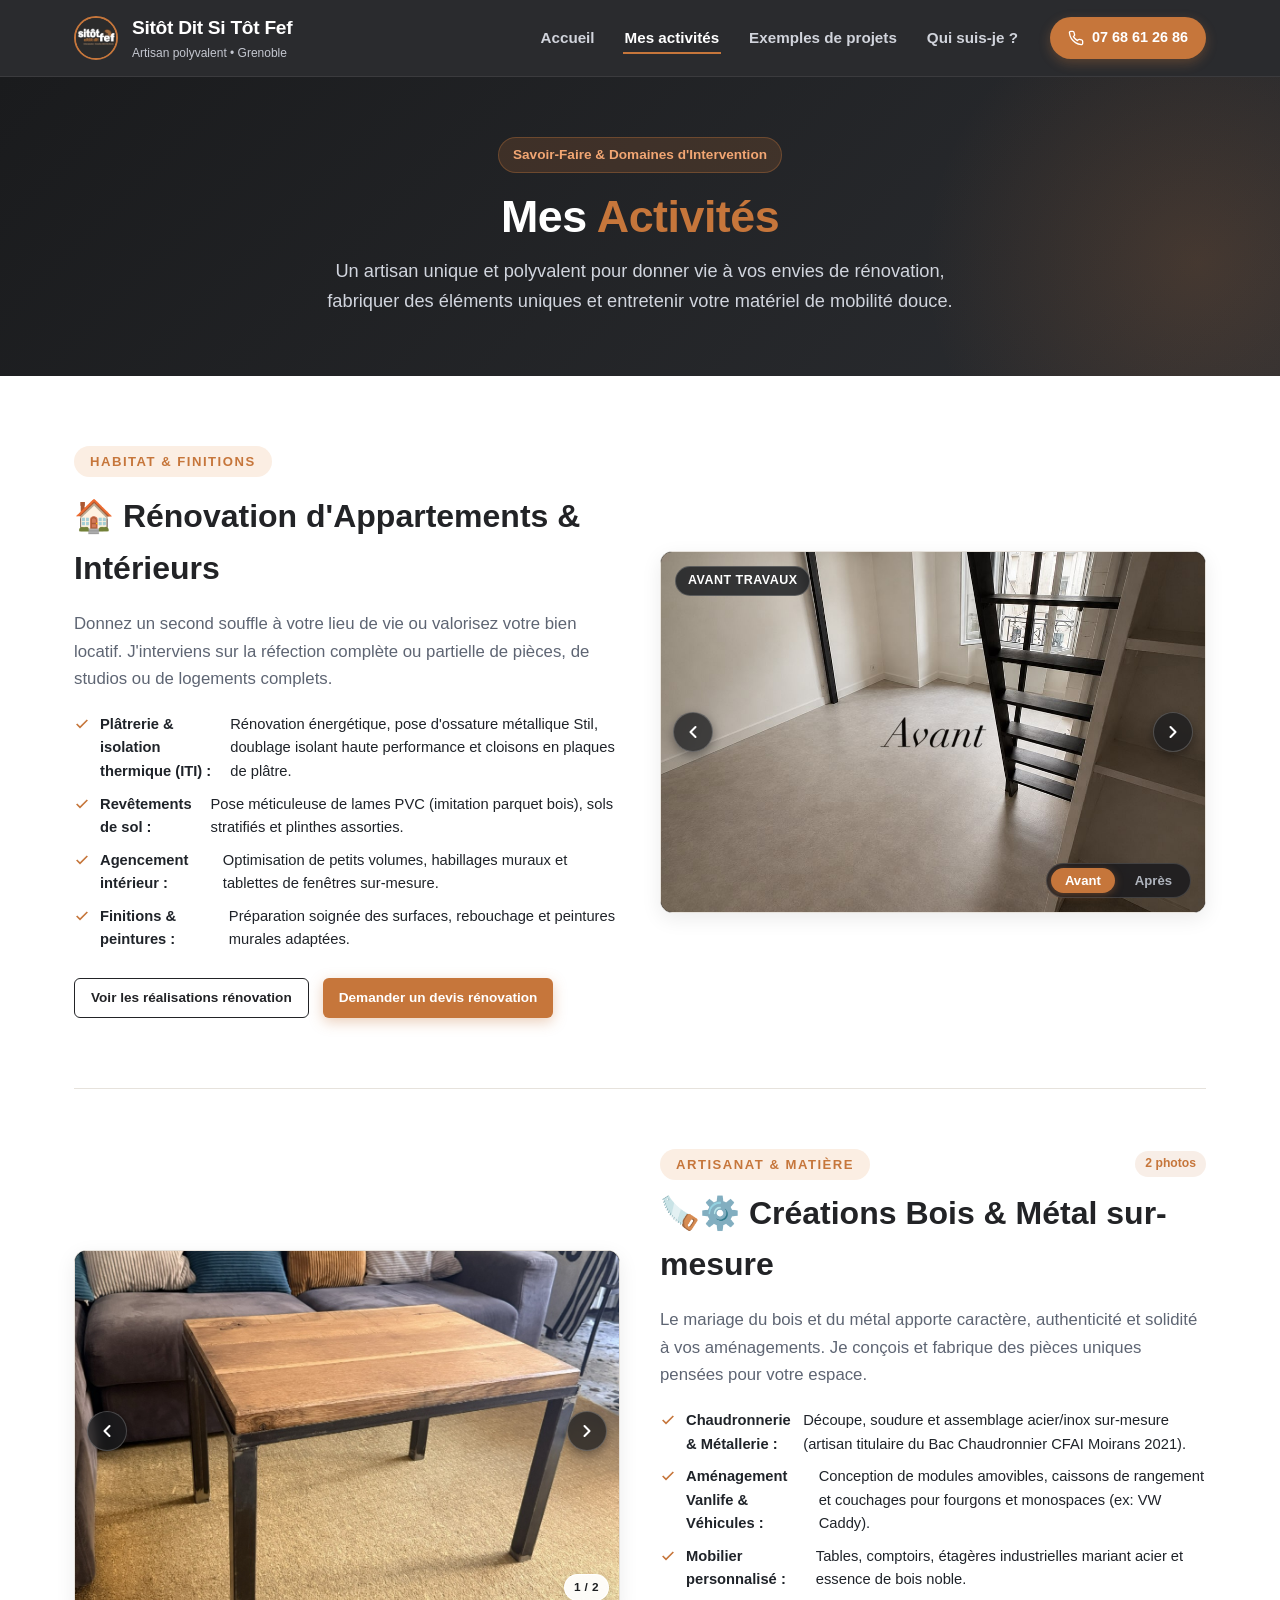
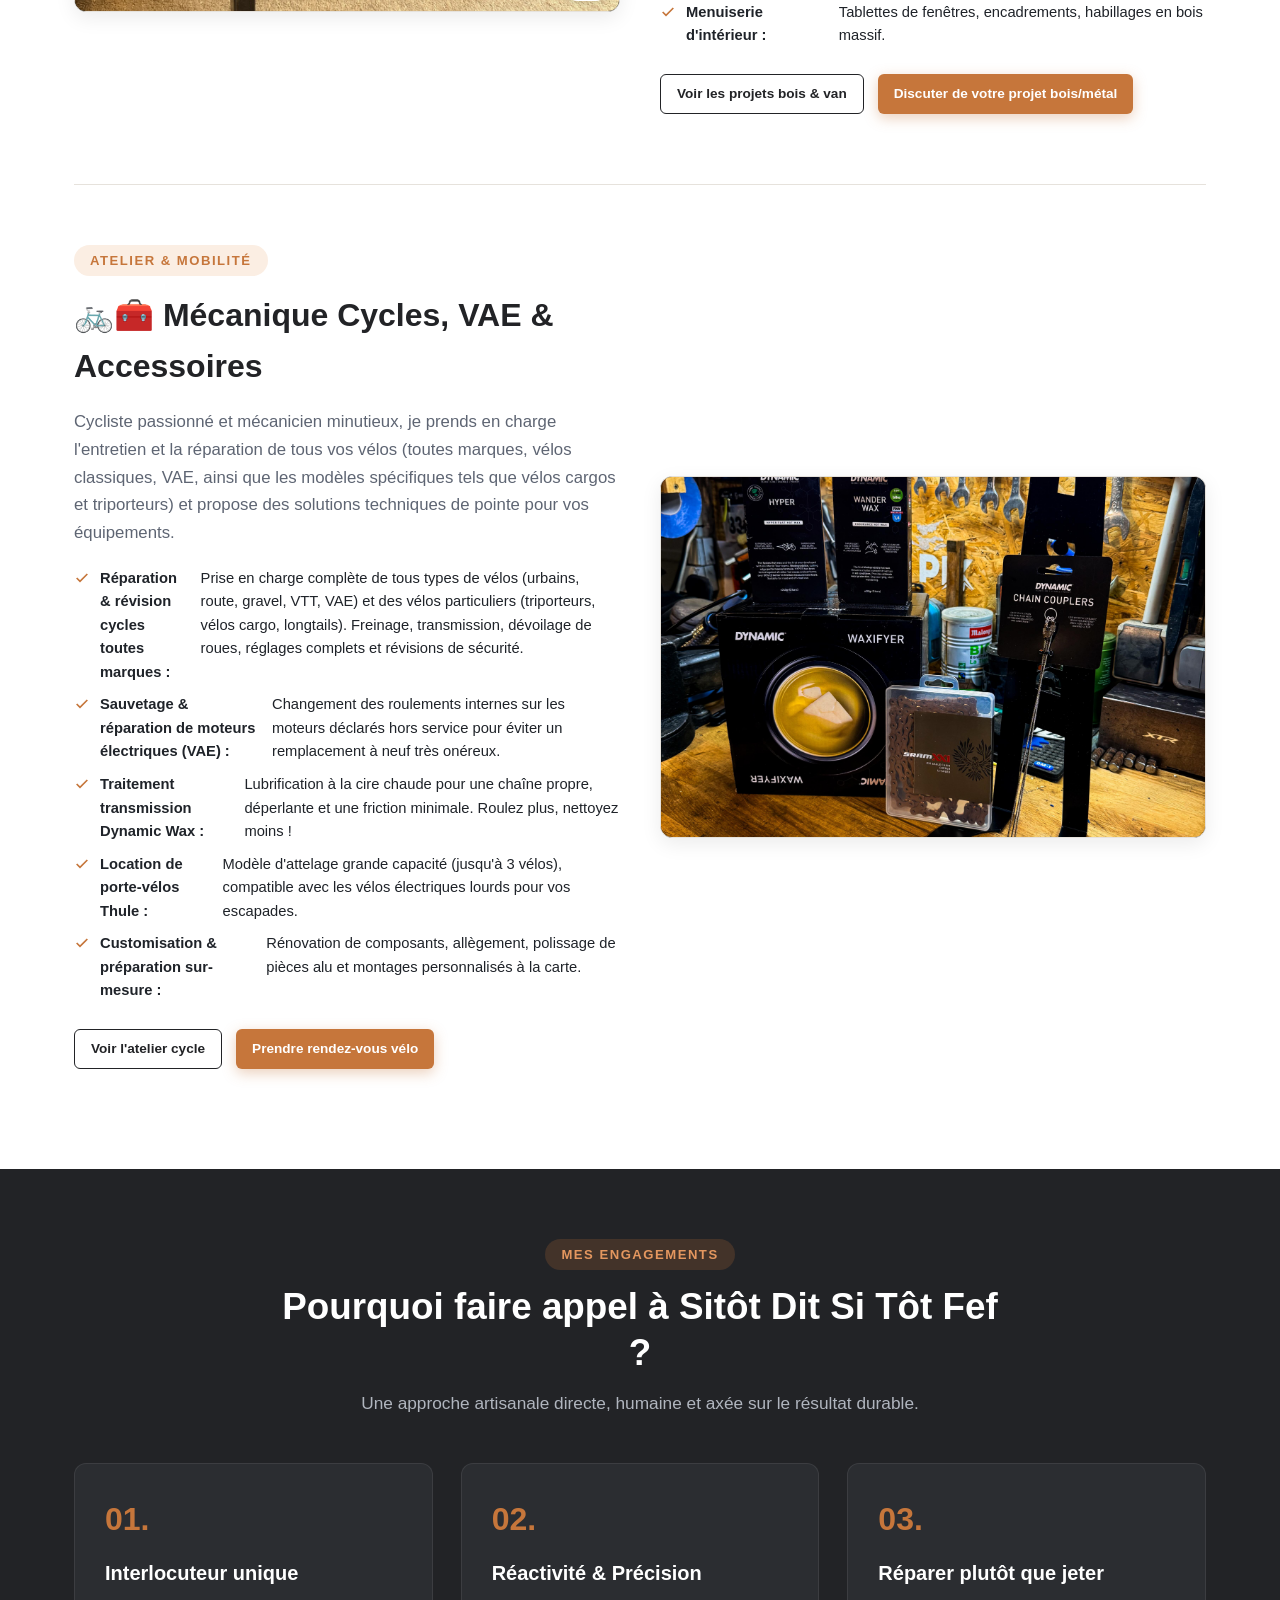
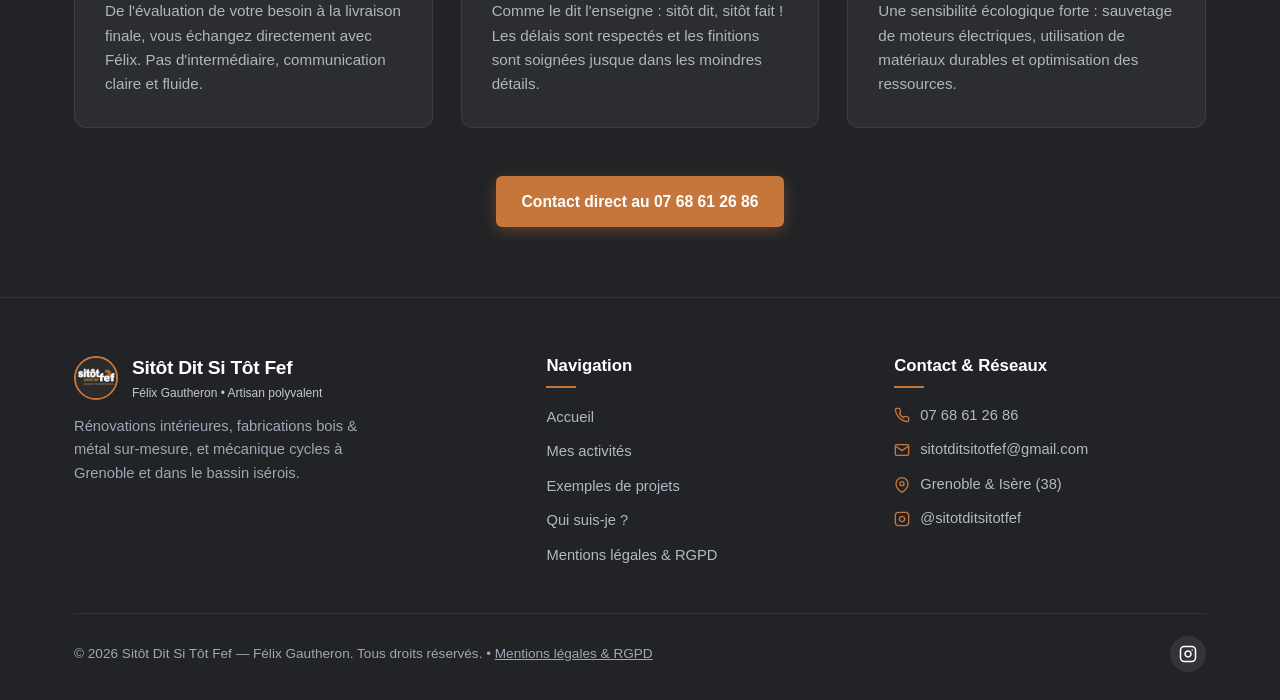
==== commit 4de65a2a: "Ajout du comparateur avant/après pour le studio et carrousel 2 photos pour la table basse" ====
--- a/activites.html
+++ b/activites.html
@@ -145,7 +145,10 @@
       <div id="bois-metal" class="activity-item">
         <div class="activity-block reverse">
           <div class="activity-content">
-            <span class="section-tag">Artisanat & Matière</span>
+            <div style="display: flex; align-items: center; justify-content: space-between; gap: 8px; margin-bottom: 8px; flex-wrap: wrap;">
+              <span class="section-tag" style="margin-bottom: 0;">Artisanat & Matière</span>
+              <span style="font-size: 0.76rem; font-weight: 700; color: var(--color-accent); background: rgba(198, 118, 59, 0.12); padding: 3px 10px; border-radius: var(--radius-full);">2 photos</span>
+            </div>
             <h2>
               🪚⚙️ Créations Bois & Métal sur-mesure
             </h2>
@@ -176,7 +179,35 @@
             </div>
           </div>
           <div class="activity-media">
-            <img src="images/projet-caddy-vanlife.jpg" alt="Aménagement bois pour Volkswagen Caddy" class="activity-img">
+            <div class="before-after-carousel" aria-label="Photos de la table basse artisanale sur-mesure">
+              <div class="carousel-track">
+                <!-- Slide 1 -->
+                <div class="carousel-slide active">
+                  <img src="images/photo%20table%20salon.jpeg" alt="Table basse artisanale en bois massif et piétement acier dans le salon" style="object-position: center 55%;">
+                </div>
+                <!-- Slide 2 -->
+                <div class="carousel-slide">
+                  <img src="images/photo%20table%20basse.jpeg" alt="Détail du plateau en chêne massif et du piétement acier" style="object-position: center 50%;">
+                </div>
+              </div>
+
+              <!-- Boutons précédent / suivant -->
+              <button type="button" class="carousel-btn prev" aria-label="Photo précédente">
+                <svg viewBox="0 0 24 24" fill="none" stroke="currentColor" stroke-width="2.5" stroke-linecap="round" stroke-linejoin="round">
+                  <polyline points="15 18 9 12 15 6"></polyline>
+                </svg>
+              </button>
+              <button type="button" class="carousel-btn next" aria-label="Photo suivante">
+                <svg viewBox="0 0 24 24" fill="none" stroke="currentColor" stroke-width="2.5" stroke-linecap="round" stroke-linejoin="round">
+                  <polyline points="9 18 15 12 9 6"></polyline>
+                </svg>
+              </button>
+
+              <!-- Compteur discret 1 / 2 -->
+              <div class="photo-mini-counter" aria-label="Compteur photos">
+                <span class="mini-counter-text">1 / 2</span>
+              </div>
+            </div>
           </div>
         </div>
       </div>
--- a/style.css
+++ b/style.css
@@ -1498,6 +1498,7 @@
 }
 
 .lightbox-img-wrap {
+  position: relative;
   max-height: 72vh;
   display: flex;
   align-items: center;
@@ -1510,6 +1511,48 @@
   width: auto;
   max-width: 100%;
   object-fit: contain;
+  cursor: pointer;
+}
+
+.lightbox-nav-btn {
+  position: absolute;
+  top: 50%;
+  transform: translateY(-50%);
+  background: rgba(255, 255, 255, 0.16);
+  border: 1px solid rgba(255, 255, 255, 0.3);
+  color: #ffffff;
+  width: 44px;
+  height: 44px;
+  border-radius: var(--radius-full);
+  display: flex;
+  align-items: center;
+  justify-content: center;
+  cursor: pointer;
+  backdrop-filter: blur(8px);
+  transition: all 0.25s cubic-bezier(0.4, 0, 0.2, 1);
+  z-index: 8;
+  padding: 0;
+}
+
+.lightbox-nav-btn:hover {
+  background: var(--color-accent);
+  border-color: var(--color-accent);
+  color: #ffffff;
+  transform: translateY(-50%) scale(1.08);
+}
+
+.lightbox-nav-btn.lightbox-prev {
+  left: 16px;
+}
+
+.lightbox-nav-btn.lightbox-next {
+  right: 16px;
+}
+
+.lightbox-nav-btn svg {
+  width: 20px;
+  height: 20px;
+  stroke: currentColor;
 }
 
 .lightbox-info {
@@ -1518,37 +1561,100 @@
   background: #1e2023;
 }
 
+.lightbox-header-row {
+  display: flex;
+  align-items: center;
+  justify-content: space-between;
+  gap: 16px;
+  margin-bottom: 6px;
+}
+
+.lightbox-counter {
+  font-size: 0.8rem;
+  font-weight: 700;
+  color: var(--color-accent);
+  background: rgba(198, 118, 59, 0.15);
+  border: 1px solid rgba(198, 118, 59, 0.35);
+  padding: 3px 10px;
+  border-radius: var(--radius-full);
+  letter-spacing: 0.5px;
+  white-space: nowrap;
+}
+
 .lightbox-title {
-  font-size: 1.2rem;
+  font-size: 1.15rem;
   font-weight: 700;
-  margin-bottom: 4px;
+  margin: 0;
 }
 
 .lightbox-desc {
   font-size: 0.88rem;
   color: #b0b5be;
+  margin-bottom: 0;
+}
+
+.lightbox-actions {
+  display: flex;
+  align-items: center;
+  justify-content: flex-end;
+  margin-top: 14px;
+  padding-top: 12px;
+  border-top: 1px solid rgba(255, 255, 255, 0.1);
+}
+
+.lightbox-action-btn {
+  display: inline-flex;
+  align-items: center;
+  gap: 8px;
+  padding: 8px 20px;
+  font-size: 0.88rem;
+  font-weight: 700;
+  cursor: pointer;
+  border-radius: var(--radius-full);
+  box-shadow: 0 4px 14px rgba(198, 118, 59, 0.35);
+}
+
+.lightbox-action-btn:hover {
+  transform: translateY(-2px);
+  box-shadow: 0 6px 18px rgba(198, 118, 59, 0.5);
 }
 
 .lightbox-close {
   position: absolute;
-  top: 12px;
-  right: 12px;
-  background: rgba(0, 0, 0, 0.65);
+  top: 10px;
+  right: 14px;
+  background: transparent;
   border: none;
-  color: #ffffff;
-  width: 36px;
-  height: 36px;
-  border-radius: 50%;
+  color: rgba(255, 255, 255, 0.85);
+  width: 40px;
+  height: 40px;
   cursor: pointer;
   display: flex;
   align-items: center;
   justify-content: center;
+  font-size: 2.4rem;
+  line-height: 1;
   transition: var(--transition);
   z-index: 10;
+  border-radius: var(--radius-sm);
 }
 
 .lightbox-close:hover {
-  background: var(--color-accent);
+  color: var(--color-accent);
+  background: rgba(255, 255, 255, 0.12);
+}
+
+@media (max-width: 768px) {
+  .lightbox-nav-btn {
+    width: 38px;
+    height: 38px;
+  }
+  .lightbox-nav-btn.lightbox-prev {
+    left: 8px;
+  }
+  .lightbox-nav-btn.lightbox-next {
+    right: 8px;
+  }
 }
 
 /* ==========================================================================
@@ -1785,7 +1891,7 @@
   --position: 50%;
   position: relative;
   width: 100%;
-  height: 270px;
+  height: 240px;
   overflow: hidden;
   background-color: #1a1b1d;
   user-select: none;
@@ -2109,53 +2215,6 @@
   background: var(--color-accent);
 }
 
-.photo-switch-arrow {
-  position: absolute;
-  top: 50%;
-  transform: translateY(-50%);
-  width: 38px;
-  height: 38px;
-  border-radius: 50%;
-  background: rgba(24, 25, 28, 0.8);
-  border: 1px solid rgba(255, 255, 255, 0.25);
-  color: #ffffff;
-  display: flex;
-  align-items: center;
-  justify-content: center;
-  cursor: pointer;
-  z-index: 7;
-  backdrop-filter: blur(6px);
-  transition: all 0.25s cubic-bezier(0.4, 0, 0.2, 1);
-  padding: 0;
-  box-shadow: 0 4px 12px rgba(0, 0, 0, 0.35);
-}
-
-.photo-switch-arrow:hover {
-  background: var(--color-accent);
-  border-color: var(--color-accent);
-  color: #ffffff;
-  transform: translateY(-50%) scale(1.1);
-  box-shadow: 0 6px 16px rgba(198, 118, 59, 0.45);
-}
-
-.photo-switch-arrow:active {
-  transform: translateY(-50%) scale(0.95);
-}
-
-.photo-switch-arrow.photo-switch-prev {
-  left: 14px;
-}
-
-.photo-switch-arrow.photo-switch-next {
-  right: 14px;
-}
-
-.photo-switch-arrow svg {
-  width: 18px;
-  height: 18px;
-  stroke: currentColor;
-}
-
 .photo-counter-badge {
   position: absolute;
   top: 14px;
@@ -2177,23 +2236,80 @@
   height: 380px;
 }
 
+/* Petits boutons de défilement pour les cartes projets (accueil des exemples de projets) */
+.photo-mini-arrow {
+  position: absolute;
+  top: 50%;
+  transform: translateY(-50%);
+  width: 32px;
+  height: 32px;
+  border-radius: 50%;
+  background: rgba(255, 255, 255, 0.92);
+  border: 1px solid rgba(255, 255, 255, 0.95);
+  color: #1e2023;
+  display: flex;
+  align-items: center;
+  justify-content: center;
+  cursor: pointer;
+  z-index: 6;
+  backdrop-filter: blur(8px);
+  box-shadow: 0 3px 10px rgba(0, 0, 0, 0.2);
+  transition: all 0.2s cubic-bezier(0.4, 0, 0.2, 1);
+  padding: 0;
+  opacity: 0.88;
+  outline: none;
+  user-select: none;
+  -webkit-user-select: none;
+}
+
+.photo-mini-arrow:hover {
+  opacity: 1;
+  background: var(--color-accent);
+  border-color: var(--color-accent);
+  color: #ffffff;
+  transform: translateY(-50%) scale(1.1);
+  box-shadow: 0 4px 14px rgba(198, 118, 59, 0.4);
+}
+
+.photo-mini-arrow:active {
+  transform: translateY(-50%) scale(0.95);
+}
+
+.photo-mini-arrow.prev {
+  left: 10px;
+}
+
+.photo-mini-arrow.next {
+  right: 10px;
+}
+
+.photo-mini-arrow svg {
+  width: 16px;
+  height: 16px;
+  stroke: currentColor;
+}
+
+.photo-mini-counter {
+  position: absolute;
+  bottom: 10px;
+  right: 10px;
+  background: rgba(255, 255, 255, 0.92);
+  color: #1e2023;
+  backdrop-filter: blur(8px);
+  border: 1px solid rgba(255, 255, 255, 0.95);
+  padding: 3px 9px;
+  border-radius: var(--radius-full);
+  font-size: 0.74rem;
+  font-weight: 700;
+  letter-spacing: 0.4px;
+  box-shadow: 0 2px 8px rgba(0, 0, 0, 0.15);
+  z-index: 5;
+  pointer-events: none;
+}
+
 @media (max-width: 768px) {
   .photo-switcher.gallery-large {
     height: 280px;
-  }
-  .photo-switch-arrow {
-    width: 32px;
-    height: 32px;
-  }
-  .photo-switch-arrow svg {
-    width: 15px;
-    height: 15px;
-  }
-  .photo-switch-arrow.photo-switch-prev {
-    left: 8px;
-  }
-  .photo-switch-arrow.photo-switch-next {
-    right: 8px;
   }
 }
 
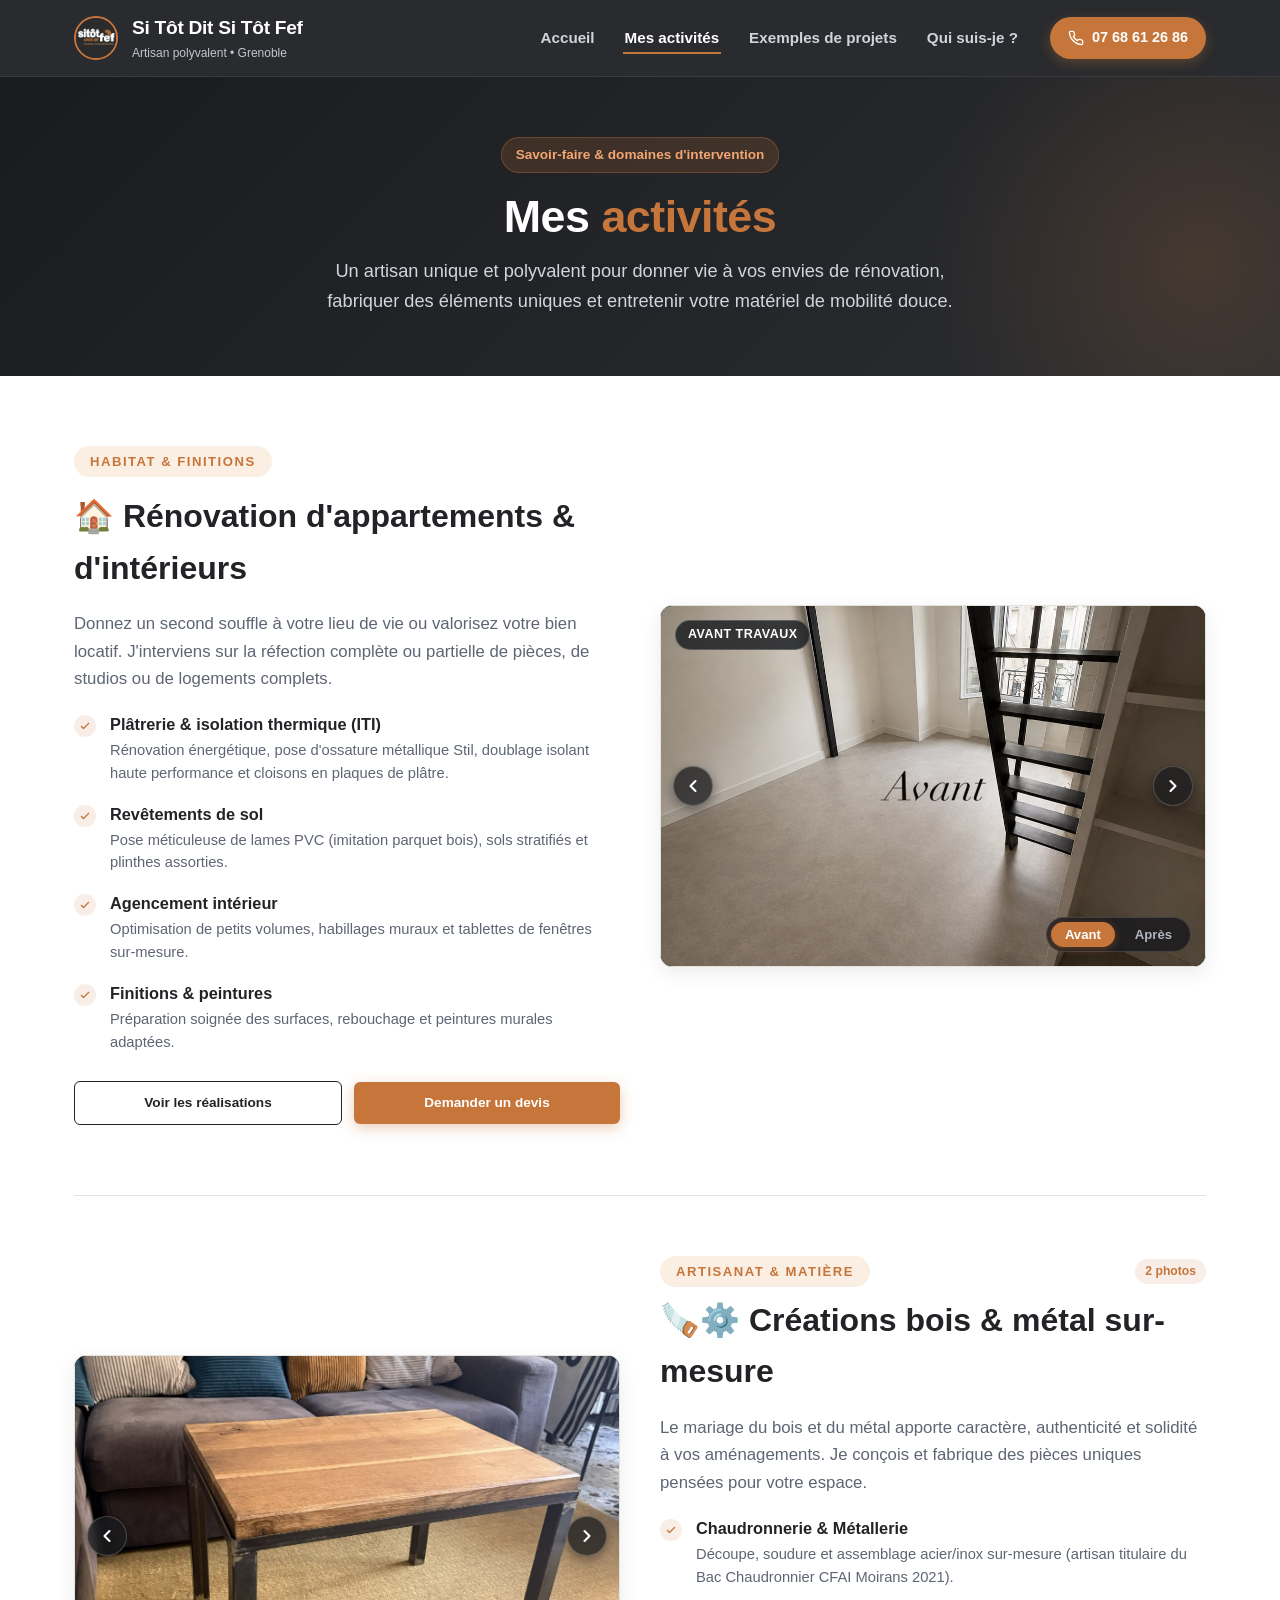
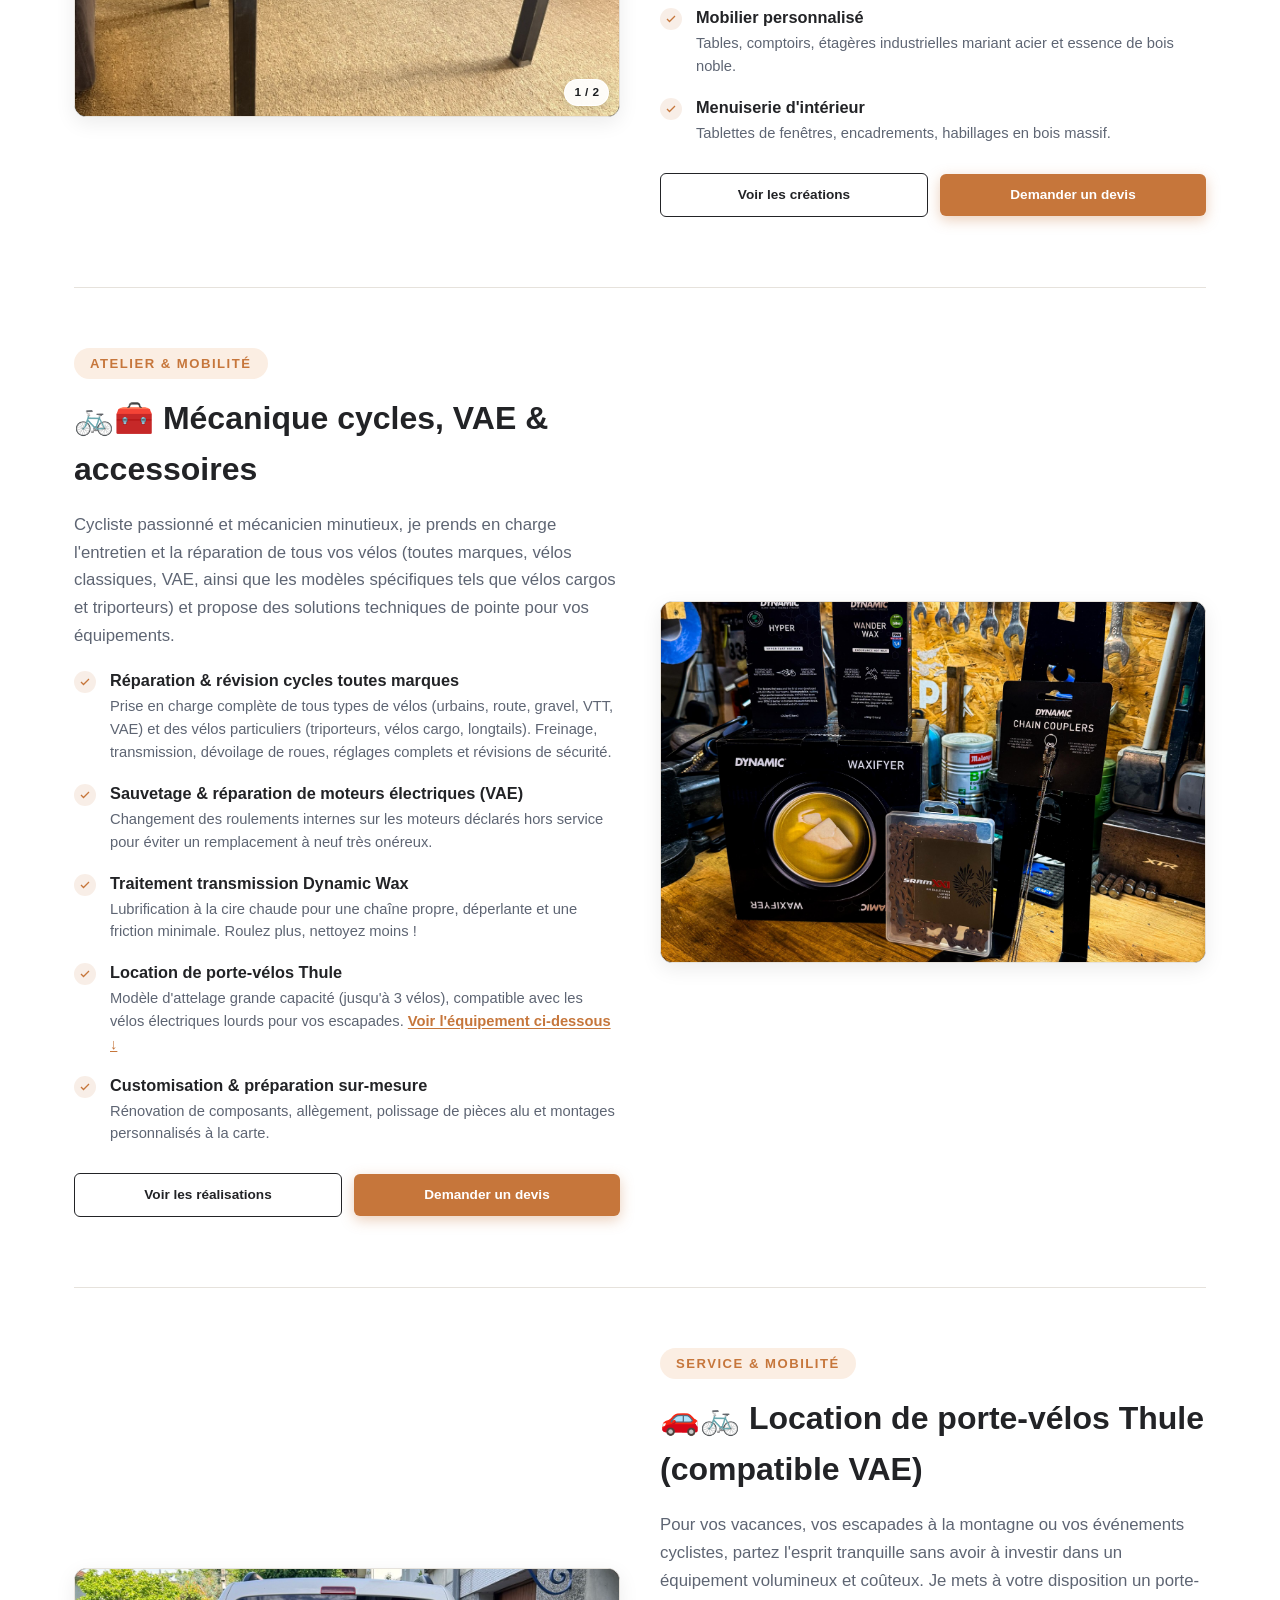
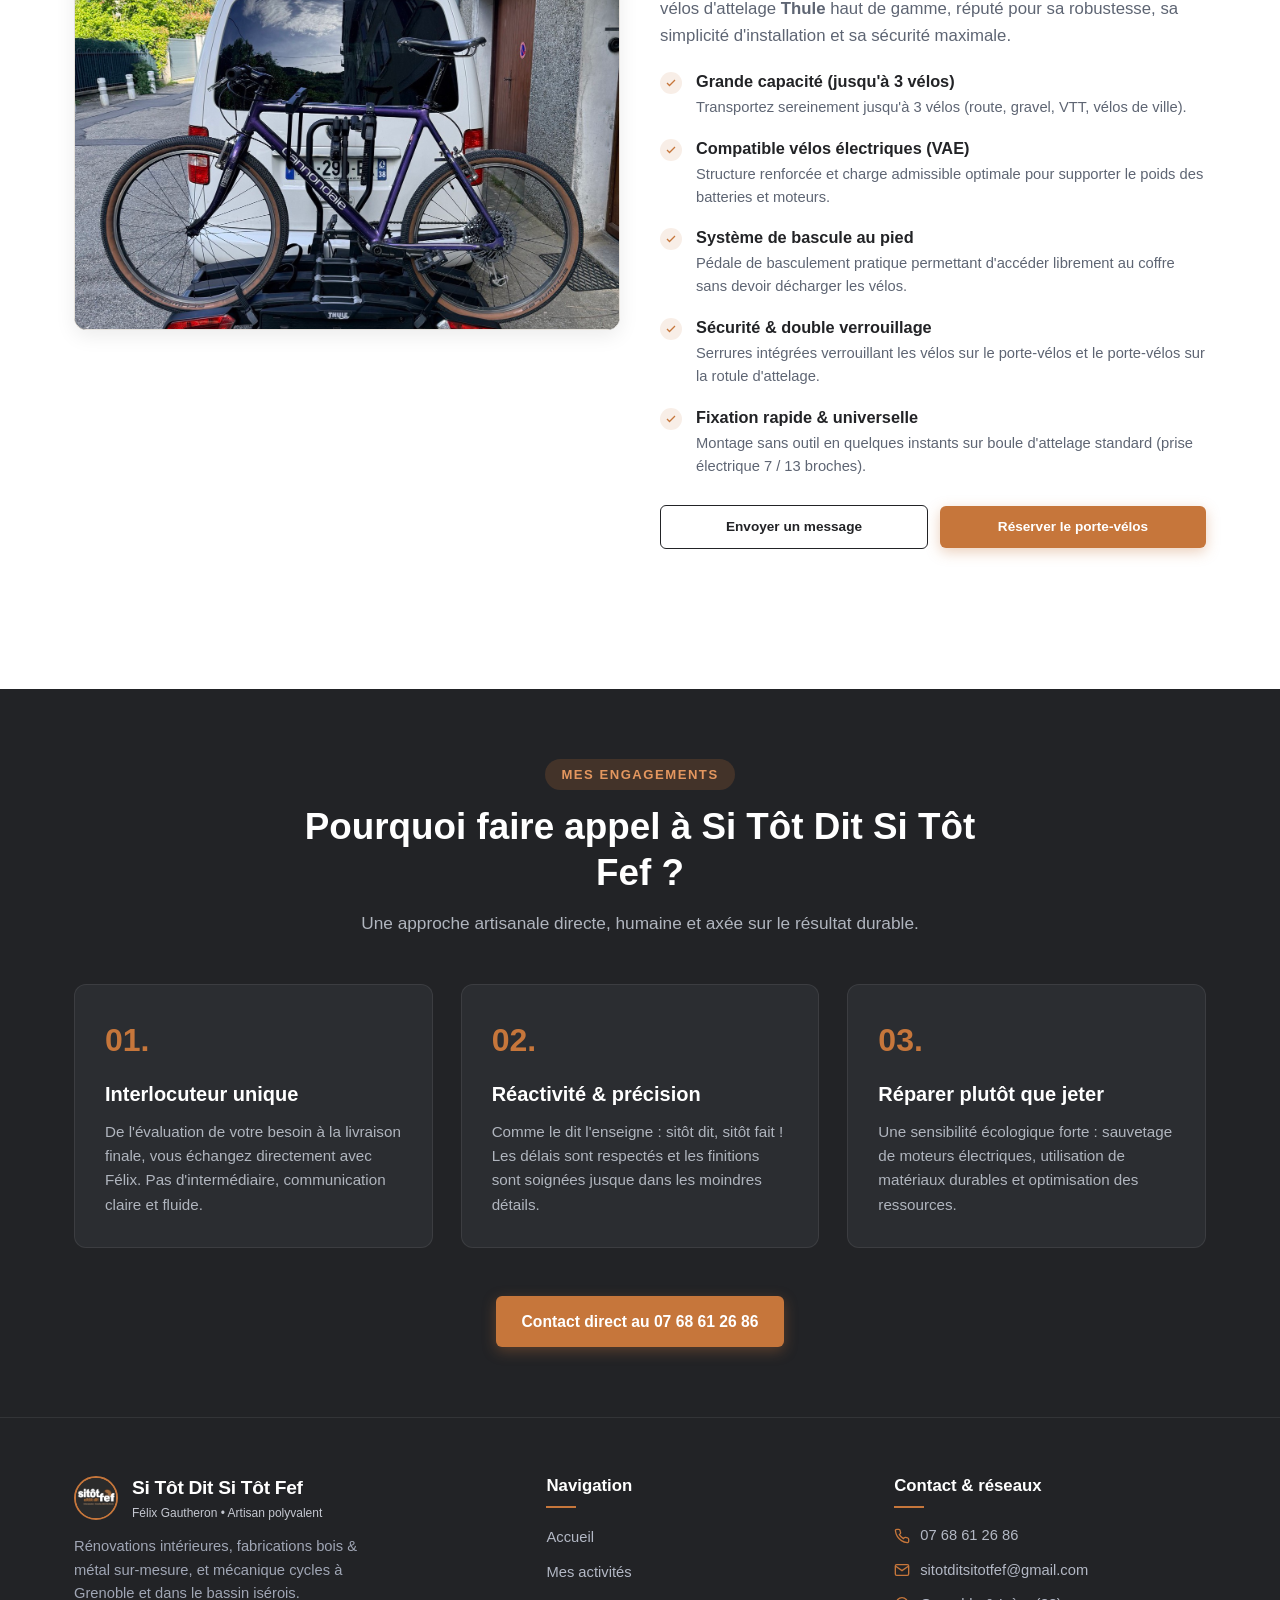
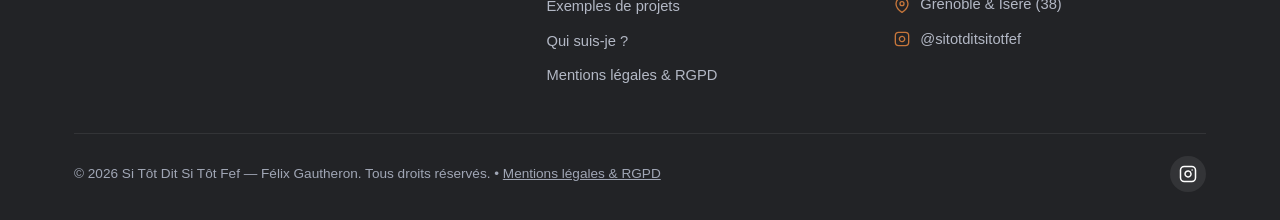
==== commit 3c05b392: "Harmonisation des titres, alignement uniforme des boutons d'activités et ajouts récents" ====
--- a/activites.html
+++ b/activites.html
@@ -3,7 +3,7 @@
 <head>
   <meta charset="UTF-8">
   <meta name="viewport" content="width=device-width, initial-scale=1.0">
-  <title>Mes Activités | Sitôt Dit Si Tôt Fef - Artisan Polyvalent</title>
+  <title>Mes activités | Si Tôt Dit Si Tôt Fef - Artisan polyvalent</title>
   <meta name="description" content="Découvrez l'ensemble des activités de Félix Gautheron : rénovation d'appartements, créations bois & métal sur-mesure, mécanique vélo et VAE à Grenoble.">
   <link rel="stylesheet" href="style.css">
 </head>
@@ -12,15 +12,15 @@
   <!-- HEADER -->
   <header class="site-header">
     <div class="container nav-container">
-      <a href="index.html" class="brand-link" aria-label="Accueil Sitôt Dit Si Tôt Fef">
-        <img src="images/logo.jpg" alt="Logo Sitôt Dit Si Tôt Fef" class="brand-logo">
+      <a href="index.html" class="brand-link" aria-label="Accueil Si Tôt Dit Si Tôt Fef">
+        <img src="images/logo.jpg" alt="Logo Si Tôt Dit Si Tôt Fef" class="brand-logo">
         <div class="brand-text">
-          <span class="brand-name">Sitôt Dit Si Tôt Fef</span>
+          <span class="brand-name">Si Tôt Dit Si Tôt Fef</span>
           <span class="brand-tagline">Artisan polyvalent &bull; Grenoble</span>
         </div>
       </a>
 
-      <!-- Bouton appel direct mobile (à droite de Sitôt Dit Si Tôt Fef) -->
+      <!-- Bouton appel direct mobile (à droite de Si Tôt Dit Si Tôt Fef) -->
       <a href="tel:0768612686" class="header-phone-mobile" aria-label="Téléphoner au 07 68 61 26 86">
         <svg viewBox="0 0 24 24" fill="none" stroke="currentColor" stroke-width="2.2" stroke-linecap="round" stroke-linejoin="round">
           <path d="M22 16.92v3a2 2 0 0 1-2.18 2 19.79 19.79 0 0 1-8.63-3.07 19.5 19.5 0 0 1-6-6 19.79 19.79 0 0 1-3.07-8.67A2 2 0 0 1 4.11 2h3a2 2 0 0 1 2 1.72 12.84 12.84 0 0 0 .7 2.81 2 2 0 0 1-.45 2.11L8.09 9.91a16 16 0 0 0 6 6l1.27-1.27a2 2 0 0 1 2.11-.45 12.84 12.84 0 0 0 2.81.7A2 2 0 0 1 22 16.92z"></path>
@@ -56,8 +56,8 @@
   <!-- BANNIÈRE DE PAGE -->
   <section class="hero" style="padding: 60px 0;">
     <div class="container" style="text-align: center;">
-      <span class="hero-badge">Savoir-Faire & Domaines d'Intervention</span>
-      <h1 class="hero-title" style="font-size: 2.8rem; margin-bottom: 14px;">Mes <span>Activités</span></h1>
+      <span class="hero-badge">Savoir-faire & domaines d'intervention</span>
+      <h1 class="hero-title" style="font-size: 2.8rem; margin-bottom: 14px;">Mes <span>activités</span></h1>
       <p class="hero-description" style="margin: 0 auto; max-width: 680px;">
         Un artisan unique et polyvalent pour donner vie à vos envies de rénovation, fabriquer des éléments uniques et entretenir votre matériel de mobilité douce.
       </p>
@@ -72,34 +72,54 @@
       <div id="renovation" class="activity-item">
         <div class="activity-block">
           <div class="activity-content">
-            <span class="section-tag">Habitat & Finitions</span>
+            <span class="section-tag">Habitat & finitions</span>
             <h2>
-              🏠 Rénovation d'Appartements & Intérieurs
+              🏠 Rénovation d'appartements & d'intérieurs
             </h2>
             <p class="activity-desc">
               Donnez un second souffle à votre lieu de vie ou valorisez votre bien locatif. J'interviens sur la réfection complète ou partielle de pièces, de studios ou de logements complets.
             </p>
-            <ul class="service-list" style="margin-bottom: 26px;">
-              <li class="service-list-item">
-                <svg viewBox="0 0 24 24" fill="none" stroke="currentColor" stroke-width="2.5"><polyline points="20 6 9 17 4 12"></polyline></svg>
-                <strong>Plâtrerie & isolation thermique (ITI) :</strong> Rénovation énergétique, pose d'ossature métallique Stil, doublage isolant haute performance et cloisons en plaques de plâtre.
-              </li>
-              <li class="service-list-item">
-                <svg viewBox="0 0 24 24" fill="none" stroke="currentColor" stroke-width="2.5"><polyline points="20 6 9 17 4 12"></polyline></svg>
-                <strong>Revêtements de sol :</strong> Pose méticuleuse de lames PVC (imitation parquet bois), sols stratifiés et plinthes assorties.
-              </li>
-              <li class="service-list-item">
-                <svg viewBox="0 0 24 24" fill="none" stroke="currentColor" stroke-width="2.5"><polyline points="20 6 9 17 4 12"></polyline></svg>
-                <strong>Agencement intérieur :</strong> Optimisation de petits volumes, habillages muraux et tablettes de fenêtres sur-mesure.
-              </li>
-              <li class="service-list-item">
-                <svg viewBox="0 0 24 24" fill="none" stroke="currentColor" stroke-width="2.5"><polyline points="20 6 9 17 4 12"></polyline></svg>
-                <strong>Finitions & peintures :</strong> Préparation soignée des surfaces, rebouchage et peintures murales adaptées.
+            <ul class="service-list activity-services-list">
+              <li class="service-list-item">
+                <span class="service-list-icon">
+                  <svg viewBox="0 0 24 24" fill="none" stroke="currentColor" stroke-width="2.5"><polyline points="20 6 9 17 4 12"></polyline></svg>
+                </span>
+                <div class="service-item-content">
+                  <strong class="service-item-title">Plâtrerie & isolation thermique (ITI)</strong>
+                  <p class="service-item-desc">Rénovation énergétique, pose d'ossature métallique Stil, doublage isolant haute performance et cloisons en plaques de plâtre.</p>
+                </div>
+              </li>
+              <li class="service-list-item">
+                <span class="service-list-icon">
+                  <svg viewBox="0 0 24 24" fill="none" stroke="currentColor" stroke-width="2.5"><polyline points="20 6 9 17 4 12"></polyline></svg>
+                </span>
+                <div class="service-item-content">
+                  <strong class="service-item-title">Revêtements de sol</strong>
+                  <p class="service-item-desc">Pose méticuleuse de lames PVC (imitation parquet bois), sols stratifiés et plinthes assorties.</p>
+                </div>
+              </li>
+              <li class="service-list-item">
+                <span class="service-list-icon">
+                  <svg viewBox="0 0 24 24" fill="none" stroke="currentColor" stroke-width="2.5"><polyline points="20 6 9 17 4 12"></polyline></svg>
+                </span>
+                <div class="service-item-content">
+                  <strong class="service-item-title">Agencement intérieur</strong>
+                  <p class="service-item-desc">Optimisation de petits volumes, habillages muraux et tablettes de fenêtres sur-mesure.</p>
+                </div>
+              </li>
+              <li class="service-list-item">
+                <span class="service-list-icon">
+                  <svg viewBox="0 0 24 24" fill="none" stroke="currentColor" stroke-width="2.5"><polyline points="20 6 9 17 4 12"></polyline></svg>
+                </span>
+                <div class="service-item-content">
+                  <strong class="service-item-title">Finitions & peintures</strong>
+                  <p class="service-item-desc">Préparation soignée des surfaces, rebouchage et peintures murales adaptées.</p>
+                </div>
               </li>
             </ul>
             <div class="activity-actions">
-              <a href="projets.html?filter=renovation" class="btn btn-outline-dark btn-sm">Voir les réalisations rénovation</a>
-              <a href="tel:0768612686" class="btn btn-primary btn-sm">Demander un devis rénovation</a>
+              <a href="projets.html?filter=renovation" class="btn btn-outline-dark btn-sm">Voir les réalisations</a>
+              <a href="tel:0768612686" class="btn btn-primary btn-sm">Demander un devis</a>
             </div>
           </div>
           <div class="activity-media">
@@ -146,36 +166,47 @@
         <div class="activity-block reverse">
           <div class="activity-content">
             <div style="display: flex; align-items: center; justify-content: space-between; gap: 8px; margin-bottom: 8px; flex-wrap: wrap;">
-              <span class="section-tag" style="margin-bottom: 0;">Artisanat & Matière</span>
+              <span class="section-tag" style="margin-bottom: 0;">Artisanat & matière</span>
               <span style="font-size: 0.76rem; font-weight: 700; color: var(--color-accent); background: rgba(198, 118, 59, 0.12); padding: 3px 10px; border-radius: var(--radius-full);">2 photos</span>
             </div>
             <h2>
-              🪚⚙️ Créations Bois & Métal sur-mesure
+              🪚⚙️ Créations bois & métal sur-mesure
             </h2>
             <p class="activity-desc">
               Le mariage du bois et du métal apporte caractère, authenticité et solidité à vos aménagements. Je conçois et fabrique des pièces uniques pensées pour votre espace.
             </p>
-            <ul class="service-list" style="margin-bottom: 26px;">
-              <li class="service-list-item">
-                <svg viewBox="0 0 24 24" fill="none" stroke="currentColor" stroke-width="2.5"><polyline points="20 6 9 17 4 12"></polyline></svg>
-                <strong>Chaudronnerie & Métallerie :</strong> Découpe, soudure et assemblage acier/inox sur-mesure (artisan titulaire du Bac Chaudronnier CFAI Moirans 2021).
-              </li>
-              <li class="service-list-item">
-                <svg viewBox="0 0 24 24" fill="none" stroke="currentColor" stroke-width="2.5"><polyline points="20 6 9 17 4 12"></polyline></svg>
-                <strong>Aménagement Vanlife & Véhicules :</strong> Conception de modules amovibles, caissons de rangement et couchages pour fourgons et monospaces (ex: VW Caddy).
-              </li>
-              <li class="service-list-item">
-                <svg viewBox="0 0 24 24" fill="none" stroke="currentColor" stroke-width="2.5"><polyline points="20 6 9 17 4 12"></polyline></svg>
-                <strong>Mobilier personnalisé :</strong> Tables, comptoirs, étagères industrielles mariant acier et essence de bois noble.
-              </li>
-              <li class="service-list-item">
-                <svg viewBox="0 0 24 24" fill="none" stroke="currentColor" stroke-width="2.5"><polyline points="20 6 9 17 4 12"></polyline></svg>
-                <strong>Menuiserie d'intérieur :</strong> Tablettes de fenêtres, encadrements, habillages en bois massif.
+            <ul class="service-list activity-services-list">
+              <li class="service-list-item">
+                <span class="service-list-icon">
+                  <svg viewBox="0 0 24 24" fill="none" stroke="currentColor" stroke-width="2.5"><polyline points="20 6 9 17 4 12"></polyline></svg>
+                </span>
+                <div class="service-item-content">
+                  <strong class="service-item-title">Chaudronnerie & Métallerie</strong>
+                  <p class="service-item-desc">Découpe, soudure et assemblage acier/inox sur-mesure (artisan titulaire du Bac Chaudronnier CFAI Moirans 2021).</p>
+                </div>
+              </li>
+              <li class="service-list-item">
+                <span class="service-list-icon">
+                  <svg viewBox="0 0 24 24" fill="none" stroke="currentColor" stroke-width="2.5"><polyline points="20 6 9 17 4 12"></polyline></svg>
+                </span>
+                <div class="service-item-content">
+                  <strong class="service-item-title">Mobilier personnalisé</strong>
+                  <p class="service-item-desc">Tables, comptoirs, étagères industrielles mariant acier et essence de bois noble.</p>
+                </div>
+              </li>
+              <li class="service-list-item">
+                <span class="service-list-icon">
+                  <svg viewBox="0 0 24 24" fill="none" stroke="currentColor" stroke-width="2.5"><polyline points="20 6 9 17 4 12"></polyline></svg>
+                </span>
+                <div class="service-item-content">
+                  <strong class="service-item-title">Menuiserie d'intérieur</strong>
+                  <p class="service-item-desc">Tablettes de fenêtres, encadrements, habillages en bois massif.</p>
+                </div>
               </li>
             </ul>
             <div class="activity-actions">
-              <a href="projets.html?filter=bois-metal" class="btn btn-outline-dark btn-sm">Voir les projets bois & van</a>
-              <a href="tel:0768612686" class="btn btn-primary btn-sm">Discuter de votre projet bois/métal</a>
+              <a href="projets.html?filter=bois-metal" class="btn btn-outline-dark btn-sm">Voir les créations</a>
+              <a href="tel:0768612686" class="btn btn-primary btn-sm">Demander un devis</a>
             </div>
           </div>
           <div class="activity-media">
@@ -215,41 +246,66 @@
       <hr style="border: 0; border-top: 1px solid var(--color-border); margin: 60px 0;">
 
       <!-- ACTIVITÉ 3 : CYCLES ET VAE -->
-      <div id="cycles" class="activity-item" style="margin-bottom: 30px;">
+      <div id="cycles" class="activity-item">
         <div class="activity-block">
           <div class="activity-content">
-            <span class="section-tag">Atelier & Mobilité</span>
+            <span class="section-tag">Atelier & mobilité</span>
             <h2>
-              🚲🧰 Mécanique Cycles, VAE & Accessoires
+              🚲🧰 Mécanique cycles, VAE & accessoires
             </h2>
             <p class="activity-desc">
               Cycliste passionné et mécanicien minutieux, je prends en charge l'entretien et la réparation de tous vos vélos (toutes marques, vélos classiques, VAE, ainsi que les modèles spécifiques tels que vélos cargos et triporteurs) et propose des solutions techniques de pointe pour vos équipements.
             </p>
-            <ul class="service-list" style="margin-bottom: 26px;">
-              <li class="service-list-item">
-                <svg viewBox="0 0 24 24" fill="none" stroke="currentColor" stroke-width="2.5"><polyline points="20 6 9 17 4 12"></polyline></svg>
-                <strong>Réparation & révision cycles toutes marques :</strong> Prise en charge complète de tous types de vélos (urbains, route, gravel, VTT, VAE) et des vélos particuliers (triporteurs, vélos cargo, longtails). Freinage, transmission, dévoilage de roues, réglages complets et révisions de sécurité.
-              </li>
-              <li class="service-list-item">
-                <svg viewBox="0 0 24 24" fill="none" stroke="currentColor" stroke-width="2.5"><polyline points="20 6 9 17 4 12"></polyline></svg>
-                <strong>Sauvetage & réparation de moteurs électriques (VAE) :</strong> Changement des roulements internes sur les moteurs déclarés hors service pour éviter un remplacement à neuf très onéreux.
-              </li>
-              <li class="service-list-item">
-                <svg viewBox="0 0 24 24" fill="none" stroke="currentColor" stroke-width="2.5"><polyline points="20 6 9 17 4 12"></polyline></svg>
-                <strong>Traitement transmission Dynamic Wax :</strong> Lubrification à la cire chaude pour une chaîne propre, déperlante et une friction minimale. Roulez plus, nettoyez moins !
-              </li>
-              <li class="service-list-item">
-                <svg viewBox="0 0 24 24" fill="none" stroke="currentColor" stroke-width="2.5"><polyline points="20 6 9 17 4 12"></polyline></svg>
-                <strong>Location de porte-vélos Thule :</strong> Modèle d'attelage grande capacité (jusqu'à 3 vélos), compatible avec les vélos électriques lourds pour vos escapades.
-              </li>
-              <li class="service-list-item">
-                <svg viewBox="0 0 24 24" fill="none" stroke="currentColor" stroke-width="2.5"><polyline points="20 6 9 17 4 12"></polyline></svg>
-                <strong>Customisation & préparation sur-mesure :</strong> Rénovation de composants, allègement, polissage de pièces alu et montages personnalisés à la carte.
+            <ul class="service-list activity-services-list">
+              <li class="service-list-item">
+                <span class="service-list-icon">
+                  <svg viewBox="0 0 24 24" fill="none" stroke="currentColor" stroke-width="2.5"><polyline points="20 6 9 17 4 12"></polyline></svg>
+                </span>
+                <div class="service-item-content">
+                  <strong class="service-item-title">Réparation & révision cycles toutes marques</strong>
+                  <p class="service-item-desc">Prise en charge complète de tous types de vélos (urbains, route, gravel, VTT, VAE) et des vélos particuliers (triporteurs, vélos cargo, longtails). Freinage, transmission, dévoilage de roues, réglages complets et révisions de sécurité.</p>
+                </div>
+              </li>
+              <li class="service-list-item">
+                <span class="service-list-icon">
+                  <svg viewBox="0 0 24 24" fill="none" stroke="currentColor" stroke-width="2.5"><polyline points="20 6 9 17 4 12"></polyline></svg>
+                </span>
+                <div class="service-item-content">
+                  <strong class="service-item-title">Sauvetage & réparation de moteurs électriques (VAE)</strong>
+                  <p class="service-item-desc">Changement des roulements internes sur les moteurs déclarés hors service pour éviter un remplacement à neuf très onéreux.</p>
+                </div>
+              </li>
+              <li class="service-list-item">
+                <span class="service-list-icon">
+                  <svg viewBox="0 0 24 24" fill="none" stroke="currentColor" stroke-width="2.5"><polyline points="20 6 9 17 4 12"></polyline></svg>
+                </span>
+                <div class="service-item-content">
+                  <strong class="service-item-title">Traitement transmission Dynamic Wax</strong>
+                  <p class="service-item-desc">Lubrification à la cire chaude pour une chaîne propre, déperlante et une friction minimale. Roulez plus, nettoyez moins !</p>
+                </div>
+              </li>
+              <li class="service-list-item">
+                <span class="service-list-icon">
+                  <svg viewBox="0 0 24 24" fill="none" stroke="currentColor" stroke-width="2.5"><polyline points="20 6 9 17 4 12"></polyline></svg>
+                </span>
+                <div class="service-item-content">
+                  <strong class="service-item-title">Location de porte-vélos Thule</strong>
+                  <p class="service-item-desc">Modèle d'attelage grande capacité (jusqu'à 3 vélos), compatible avec les vélos électriques lourds pour vos escapades. <a href="#location-porte-velo" style="color: var(--color-accent); font-weight: 700; text-decoration: underline;">Voir l'équipement ci-dessous &darr;</a></p>
+                </div>
+              </li>
+              <li class="service-list-item">
+                <span class="service-list-icon">
+                  <svg viewBox="0 0 24 24" fill="none" stroke="currentColor" stroke-width="2.5"><polyline points="20 6 9 17 4 12"></polyline></svg>
+                </span>
+                <div class="service-item-content">
+                  <strong class="service-item-title">Customisation & préparation sur-mesure</strong>
+                  <p class="service-item-desc">Rénovation de composants, allègement, polissage de pièces alu et montages personnalisés à la carte.</p>
+                </div>
               </li>
             </ul>
             <div class="activity-actions">
-              <a href="projets.html?filter=cycles" class="btn btn-outline-dark btn-sm">Voir l'atelier cycle</a>
-              <a href="tel:0768612686" class="btn btn-primary btn-sm">Prendre rendez-vous vélo</a>
+              <a href="projets.html?filter=cycles" class="btn btn-outline-dark btn-sm">Voir les réalisations</a>
+              <a href="tel:0768612686" class="btn btn-primary btn-sm">Demander un devis</a>
             </div>
           </div>
           <div class="activity-media">
@@ -258,15 +314,86 @@
         </div>
       </div>
 
+      <hr style="border: 0; border-top: 1px solid var(--color-border); margin: 60px 0;">
+
+      <!-- ACTIVITÉ 4 : LOCATION DE PORTE-VÉLOS THULE -->
+      <div id="location-porte-velo" class="activity-item">
+        <div class="activity-block reverse">
+          <div class="activity-content">
+            <span class="section-tag">Service & mobilité</span>
+            <h2>
+              🚗🚲 Location de porte-vélos Thule (compatible VAE)
+            </h2>
+            <p class="activity-desc">
+              Pour vos vacances, vos escapades à la montagne ou vos événements cyclistes, partez l'esprit tranquille sans avoir à investir dans un équipement volumineux et coûteux. Je mets à votre disposition un porte-vélos d'attelage <strong>Thule</strong> haut de gamme, réputé pour sa robustesse, sa simplicité d'installation et sa sécurité maximale.
+            </p>
+            <ul class="service-list activity-services-list">
+              <li class="service-list-item">
+                <span class="service-list-icon">
+                  <svg viewBox="0 0 24 24" fill="none" stroke="currentColor" stroke-width="2.5"><polyline points="20 6 9 17 4 12"></polyline></svg>
+                </span>
+                <div class="service-item-content">
+                  <strong class="service-item-title">Grande capacité (jusqu'à 3 vélos)</strong>
+                  <p class="service-item-desc">Transportez sereinement jusqu'à 3 vélos (route, gravel, VTT, vélos de ville).</p>
+                </div>
+              </li>
+              <li class="service-list-item">
+                <span class="service-list-icon">
+                  <svg viewBox="0 0 24 24" fill="none" stroke="currentColor" stroke-width="2.5"><polyline points="20 6 9 17 4 12"></polyline></svg>
+                </span>
+                <div class="service-item-content">
+                  <strong class="service-item-title">Compatible vélos électriques (VAE)</strong>
+                  <p class="service-item-desc">Structure renforcée et charge admissible optimale pour supporter le poids des batteries et moteurs.</p>
+                </div>
+              </li>
+              <li class="service-list-item">
+                <span class="service-list-icon">
+                  <svg viewBox="0 0 24 24" fill="none" stroke="currentColor" stroke-width="2.5"><polyline points="20 6 9 17 4 12"></polyline></svg>
+                </span>
+                <div class="service-item-content">
+                  <strong class="service-item-title">Système de bascule au pied</strong>
+                  <p class="service-item-desc">Pédale de basculement pratique permettant d'accéder librement au coffre sans devoir décharger les vélos.</p>
+                </div>
+              </li>
+              <li class="service-list-item">
+                <span class="service-list-icon">
+                  <svg viewBox="0 0 24 24" fill="none" stroke="currentColor" stroke-width="2.5"><polyline points="20 6 9 17 4 12"></polyline></svg>
+                </span>
+                <div class="service-item-content">
+                  <strong class="service-item-title">Sécurité & double verrouillage</strong>
+                  <p class="service-item-desc">Serrures intégrées verrouillant les vélos sur le porte-vélos et le porte-vélos sur la rotule d'attelage.</p>
+                </div>
+              </li>
+              <li class="service-list-item">
+                <span class="service-list-icon">
+                  <svg viewBox="0 0 24 24" fill="none" stroke="currentColor" stroke-width="2.5"><polyline points="20 6 9 17 4 12"></polyline></svg>
+                </span>
+                <div class="service-item-content">
+                  <strong class="service-item-title">Fixation rapide & universelle</strong>
+                  <p class="service-item-desc">Montage sans outil en quelques instants sur boule d'attelage standard (prise électrique 7 / 13 broches).</p>
+                </div>
+              </li>
+            </ul>
+            <div class="activity-actions">
+              <a href="index.html#contact" class="btn btn-outline-dark btn-sm">Envoyer un message</a>
+              <a href="tel:0768612686" class="btn btn-primary btn-sm">Réserver le porte-vélos</a>
+            </div>
+          </div>
+          <div class="activity-media">
+            <img src="images/photo%20porte%20velo.jpeg" alt="Location porte-vélos d'attelage Thule compatible VAE" class="activity-img">
+          </div>
+        </div>
+      </div>
+
     </div>
   </main>
 
-  <!-- POURQUOI CHOISIR SITÔT DIT SI TÔT FEF -->
+  <!-- POURQUOI CHOISIR SI TÔT DIT SI TÔT FEF -->
   <section class="section section-dark">
     <div class="container">
       <div class="section-title-wrap">
-        <span class="section-tag">Mes Engagements</span>
-        <h2 class="section-title">Pourquoi faire appel à Sitôt Dit Si Tôt Fef ?</h2>
+        <span class="section-tag">Mes engagements</span>
+        <h2 class="section-title">Pourquoi faire appel à Si Tôt Dit Si Tôt Fef ?</h2>
         <p class="section-subtitle">Une approche artisanale directe, humaine et axée sur le résultat durable.</p>
       </div>
 
@@ -279,7 +406,7 @@
 
         <div style="background: #2b2d31; padding: 30px; border-radius: var(--radius-md); border: 1px solid rgba(255,255,255,0.08);">
           <div style="color: var(--color-accent); font-size: 2rem; margin-bottom: 12px; font-weight: 800;">02.</div>
-          <h3 style="color: white; font-size: 1.25rem; font-weight: 700; margin-bottom: 10px;">Réactivité & Précision</h3>
+          <h3 style="color: white; font-size: 1.25rem; font-weight: 700; margin-bottom: 10px;">Réactivité & précision</h3>
           <p style="color: #b0b5be; font-size: 0.95rem;">Comme le dit l'enseigne : sitôt dit, sitôt fait ! Les délais sont respectés et les finitions sont soignées jusque dans les moindres détails.</p>
         </div>
 
@@ -306,7 +433,7 @@
           <div class="brand-link">
             <img src="images/logo.jpg" alt="Logo" class="brand-logo">
             <div class="brand-text">
-              <span class="brand-name">Sitôt Dit Si Tôt Fef</span>
+              <span class="brand-name">Si Tôt Dit Si Tôt Fef</span>
               <span class="brand-tagline">Félix Gautheron &bull; Artisan polyvalent</span>
             </div>
           </div>
@@ -327,7 +454,7 @@
         </div>
 
         <div>
-          <h4 class="footer-heading">Contact & Réseaux</h4>
+          <h4 class="footer-heading">Contact & réseaux</h4>
           <div class="footer-contact-item">
             <svg viewBox="0 0 24 24" fill="none" stroke="currentColor" stroke-width="2">
               <path d="M22 16.92v3a2 2 0 0 1-2.18 2 19.79 19.79 0 0 1-8.63-3.07 19.5 19.5 0 0 1-6-6 19.79 19.79 0 0 1-3.07-8.67A2 2 0 0 1 4.11 2h3a2 2 0 0 1 2 1.72 12.84 12.84 0 0 0 .7 2.81 2 2 0 0 1-.45 2.11L8.09 9.91a16 16 0 0 0 6 6l1.27-1.27a2 2 0 0 1 2.11-.45 12.84 12.84 0 0 0 2.81.7A2 2 0 0 1 22 16.92z"></path>
@@ -360,7 +487,7 @@
       </div>
 
       <div class="footer-bottom">
-        <p>&copy; 2026 Sitôt Dit Si Tôt Fef — Félix Gautheron. Tous droits réservés. &bull; <a href="mentions-legales.html" style="text-decoration: underline; color: #a0a6b5;">Mentions légales & RGPD</a></p>
+        <p>&copy; 2026 Si Tôt Dit Si Tôt Fef — Félix Gautheron. Tous droits réservés. &bull; <a href="mentions-legales.html" style="text-decoration: underline; color: #a0a6b5;">Mentions légales & RGPD</a></p>
         <div class="social-links">
           <a href="https://www.instagram.com/sitotditsitotfef/" target="_blank" rel="noopener noreferrer" class="social-icon-btn" aria-label="Instagram">
             <svg viewBox="0 0 24 24" fill="none" stroke="currentColor" stroke-width="2" stroke-linecap="round" stroke-linejoin="round">
--- a/style.css
+++ b/style.css
@@ -1,5 +1,5 @@
 /* ==========================================================================
-   STYLE GLOBAL & VARIABLES - SITÔT DIT SI TÔT FEF
+   STYLE GLOBAL & VARIABLES - SI TÔT DIT SI TÔT FEF
    ========================================================================== */
 
 :root {
@@ -535,17 +535,23 @@
   font-weight: 800;
   color: var(--color-primary);
   margin-bottom: 12px;
+  line-height: 1.3;
+  min-height: 2.6em;
+  display: flex;
+  align-items: flex-start;
 }
 
 .service-text {
   color: var(--color-text-muted);
   font-size: 0.96rem;
+  line-height: 1.55;
   margin-bottom: 20px;
-  flex-grow: 1;
+  min-height: 4.8em;
 }
 
 .service-list {
   margin-bottom: 22px;
+  flex-grow: 1;
 }
 
 .service-list-item {
@@ -565,6 +571,79 @@
   margin-top: 3px;
 }
 
+/* Listes d'activités détaillées avec titre au-dessus et description alignée */
+.activity-services-list {
+  display: flex;
+  flex-direction: column;
+  gap: 18px;
+  margin-bottom: 28px;
+  padding: 0;
+  list-style: none;
+}
+
+.activity-services-list .service-list-item {
+  display: flex;
+  align-items: flex-start;
+  gap: 14px;
+  margin-bottom: 0;
+}
+
+.activity-services-list .service-list-icon {
+  width: 22px;
+  height: 22px;
+  min-width: 22px;
+  background: rgba(198, 118, 59, 0.12);
+  border-radius: var(--radius-full);
+  display: flex;
+  align-items: center;
+  justify-content: center;
+  color: var(--color-accent);
+  margin-top: 2px;
+  flex-shrink: 0;
+}
+
+.activity-services-list .service-list-icon svg {
+  width: 12px;
+  height: 12px;
+  stroke: currentColor;
+  margin-top: 0;
+}
+
+.activity-services-list .service-item-content {
+  flex: 1;
+  display: flex;
+  flex-direction: column;
+}
+
+.activity-services-list .service-item-title {
+  display: block;
+  font-size: 1.02rem;
+  font-weight: 750;
+  color: var(--color-primary);
+  line-height: 1.35;
+  margin-bottom: 4px;
+}
+
+.activity-services-list .service-item-desc {
+  display: block;
+  font-size: 0.92rem;
+  line-height: 1.55;
+  color: var(--color-text-muted);
+  margin: 0;
+}
+
+.activity-services-list a {
+  color: var(--color-accent);
+  font-weight: 700;
+  text-decoration: underline;
+  text-underline-offset: 2px;
+  transition: opacity var(--transition);
+}
+
+.activity-services-list a:hover {
+  opacity: 0.8;
+}
+
 .card-link-action {
   display: inline-flex;
   align-items: center;
@@ -612,8 +691,19 @@
 
 .activity-actions {
   display: flex;
-  gap: 14px;
-  flex-wrap: wrap;
+  align-items: center;
+  gap: 12px;
+  flex-wrap: nowrap;
+  width: 100%;
+}
+
+.activity-actions .btn {
+  flex: 1 1 0;
+  text-align: center;
+  justify-content: center;
+  white-space: nowrap;
+  padding: 10px 14px;
+  font-size: 0.85rem;
 }
 
 .activity-media {
@@ -893,25 +983,32 @@
 }
 
 .project-content {
-  padding: 22px;
+  padding: 18px 22px;
   display: flex;
   flex-direction: column;
   flex-grow: 1;
+  justify-content: center;
 }
 
 .project-title {
-  font-size: 1.25rem;
+  font-size: 1.18rem;
   font-weight: 800;
   color: var(--color-primary);
-  margin-bottom: 8px;
+  margin-bottom: 0;
+  line-height: 1.35;
+  min-height: 2.7em;
+  display: flex;
+  align-items: center;
+  cursor: pointer;
+  transition: color var(--transition);
+}
+
+.project-title:hover {
+  color: var(--color-accent);
 }
 
 .project-desc {
-  font-size: 0.92rem;
-  color: var(--color-text-muted);
-  line-height: 1.55;
-  margin-bottom: 0;
-  flex-grow: 1;
+  display: none;
 }
 
 .project-tags {
@@ -1588,8 +1685,10 @@
 }
 
 .lightbox-desc {
-  font-size: 0.88rem;
-  color: #b0b5be;
+  font-size: 0.92rem;
+  line-height: 1.55;
+  color: #c4c8d2;
+  margin-top: 8px;
   margin-bottom: 0;
 }
 
@@ -2356,7 +2455,7 @@
     grid-template-columns: 1fr;
     gap: 20px;
   }
-  .projects-grid .project-card[style*="grid-column: span 2"] {
+  .projects-grid .project-card[style*="grid-column"] {
     grid-column: span 1 !important;
   }
   .cards-grid {
@@ -2410,3 +2509,16 @@
     height: 12px;
   }
 }
+
+@media (max-width: 576px) {
+  .activity-actions {
+    flex-direction: column;
+    gap: 10px;
+    width: 100%;
+  }
+
+  .activity-actions .btn {
+    width: 100%;
+    flex: none;
+  }
+}
